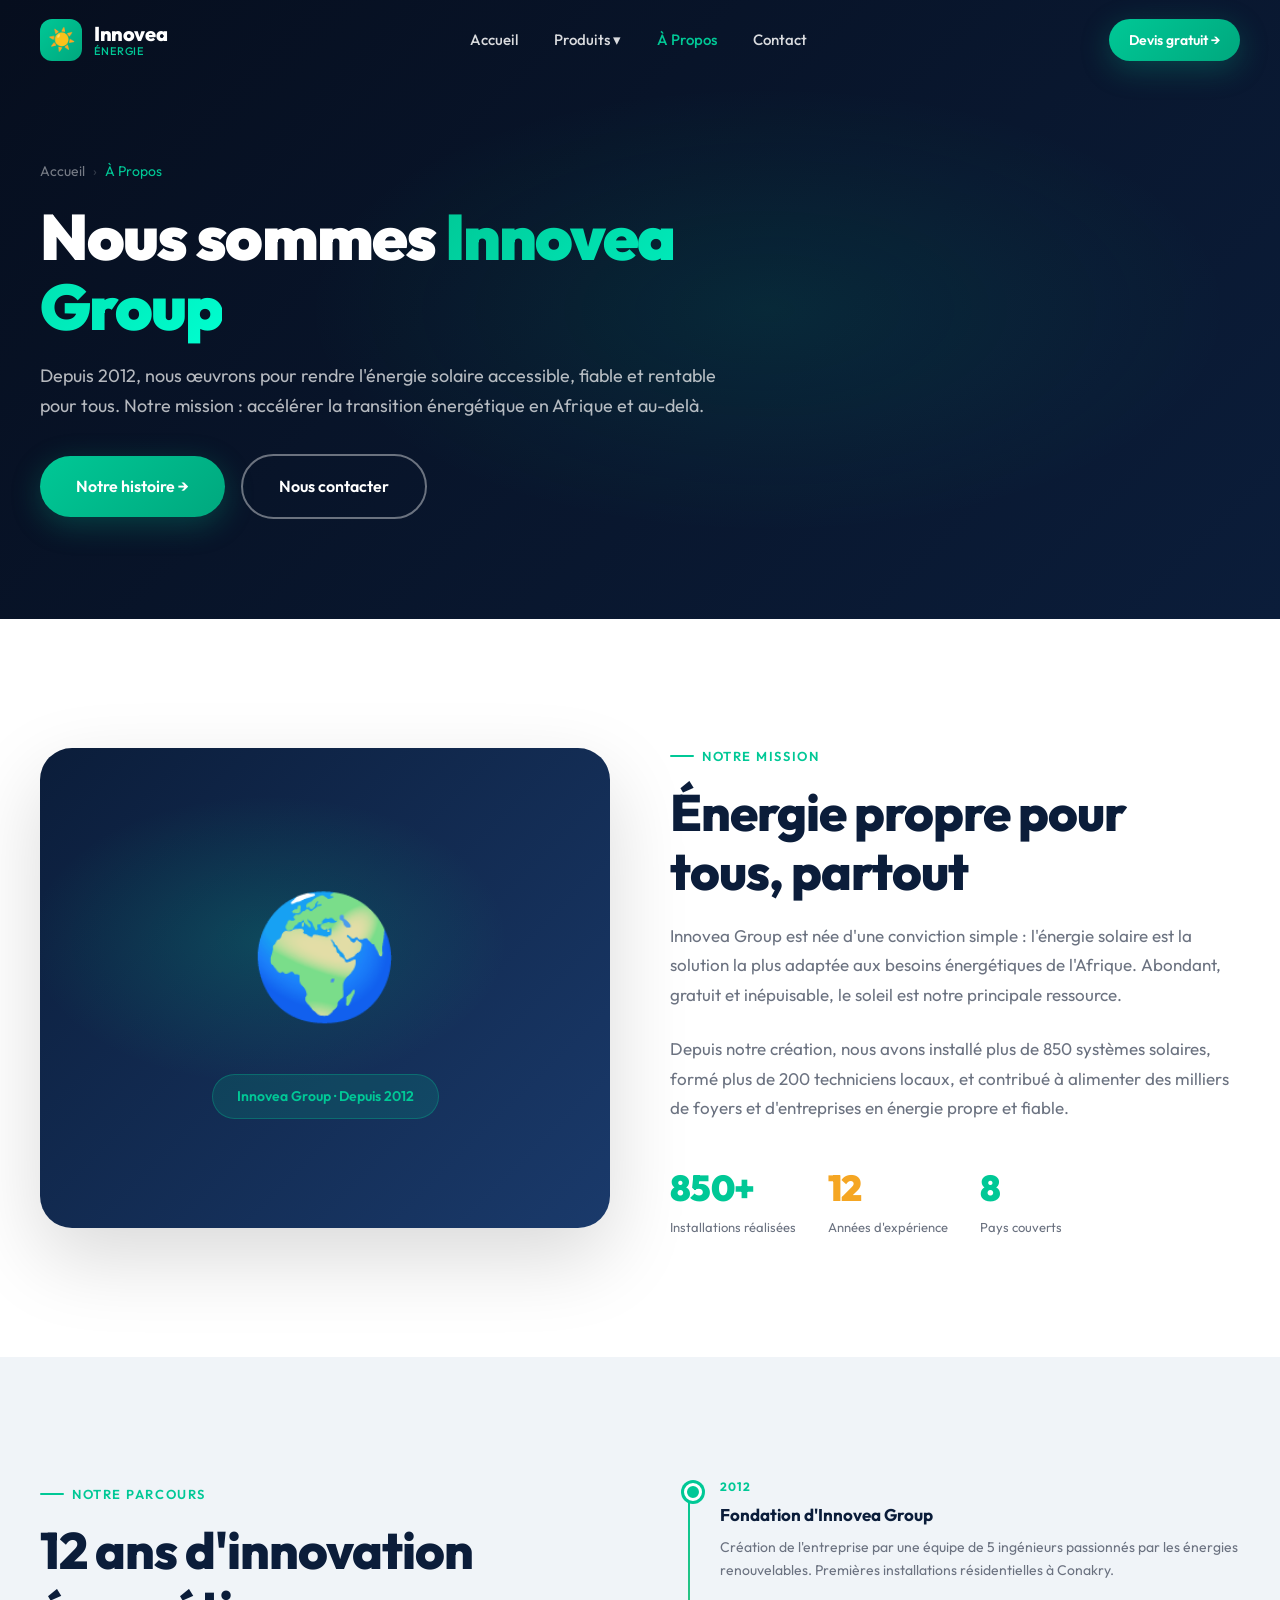
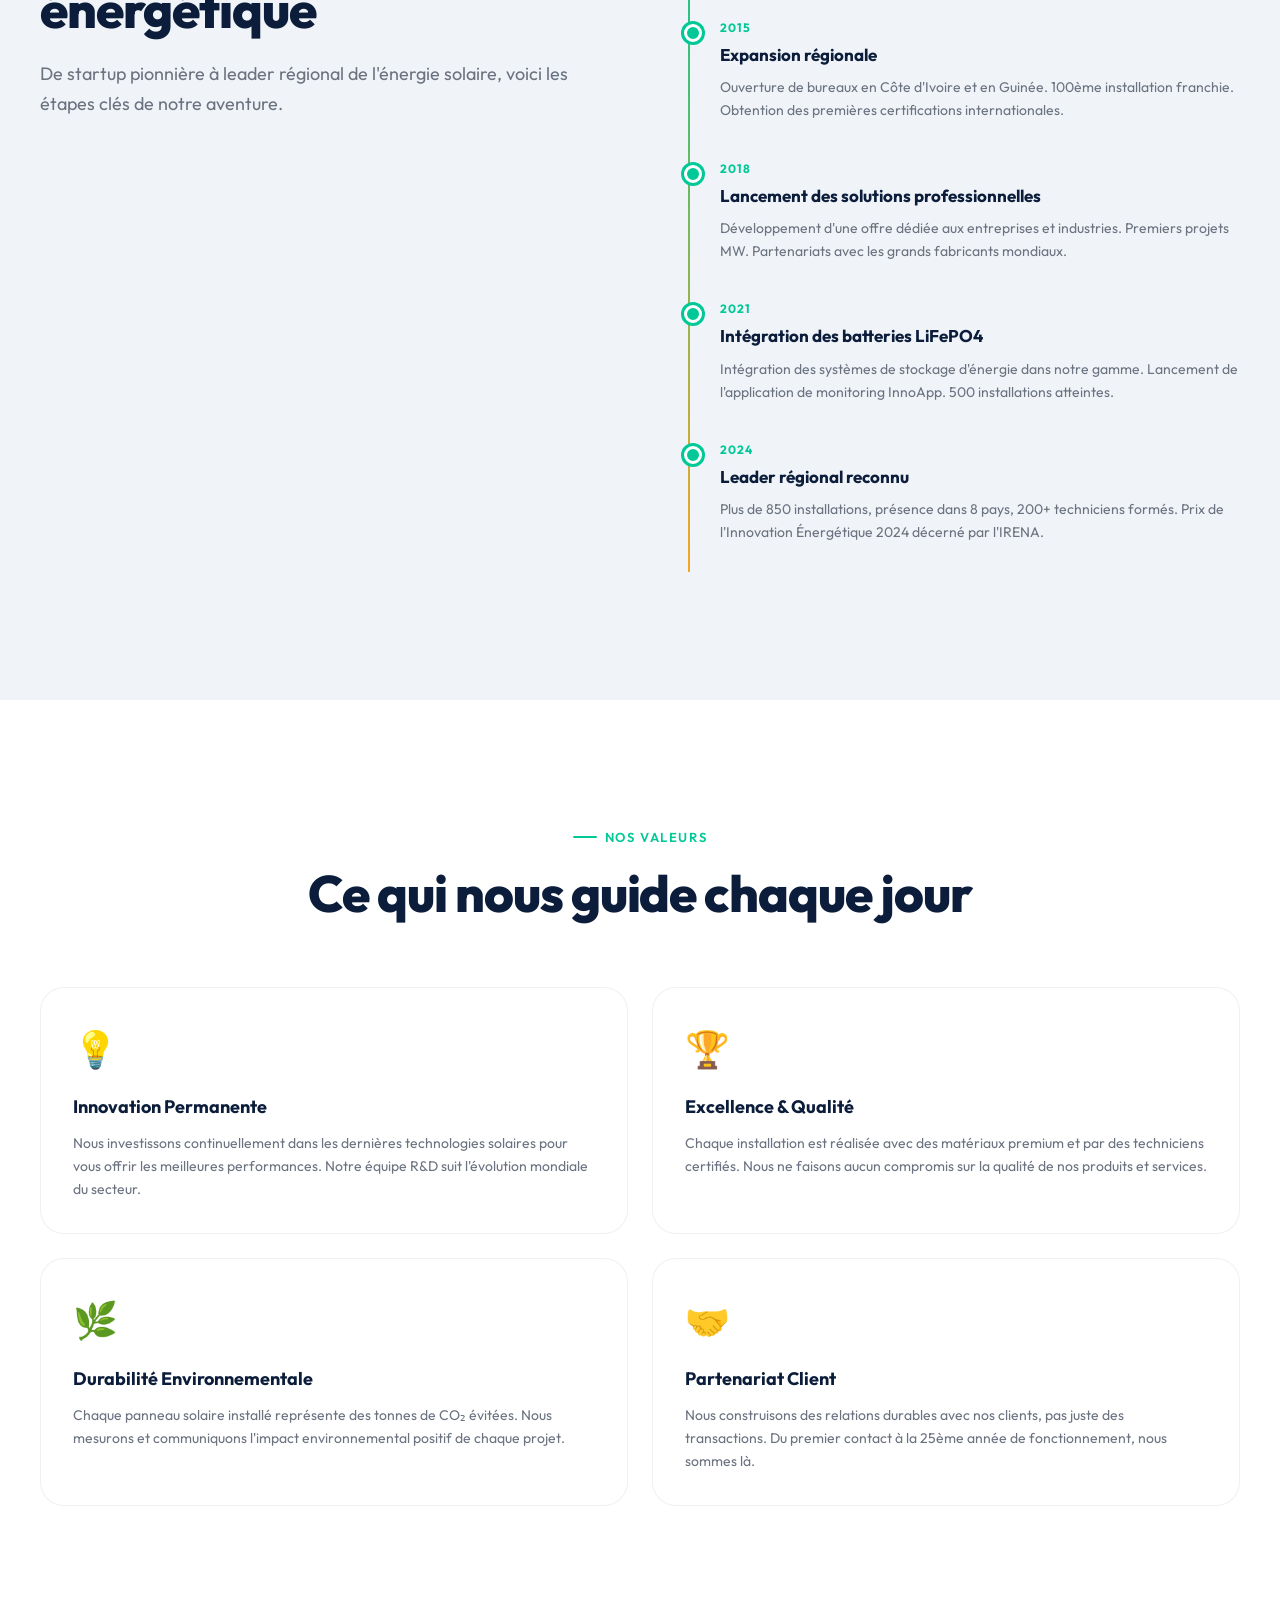
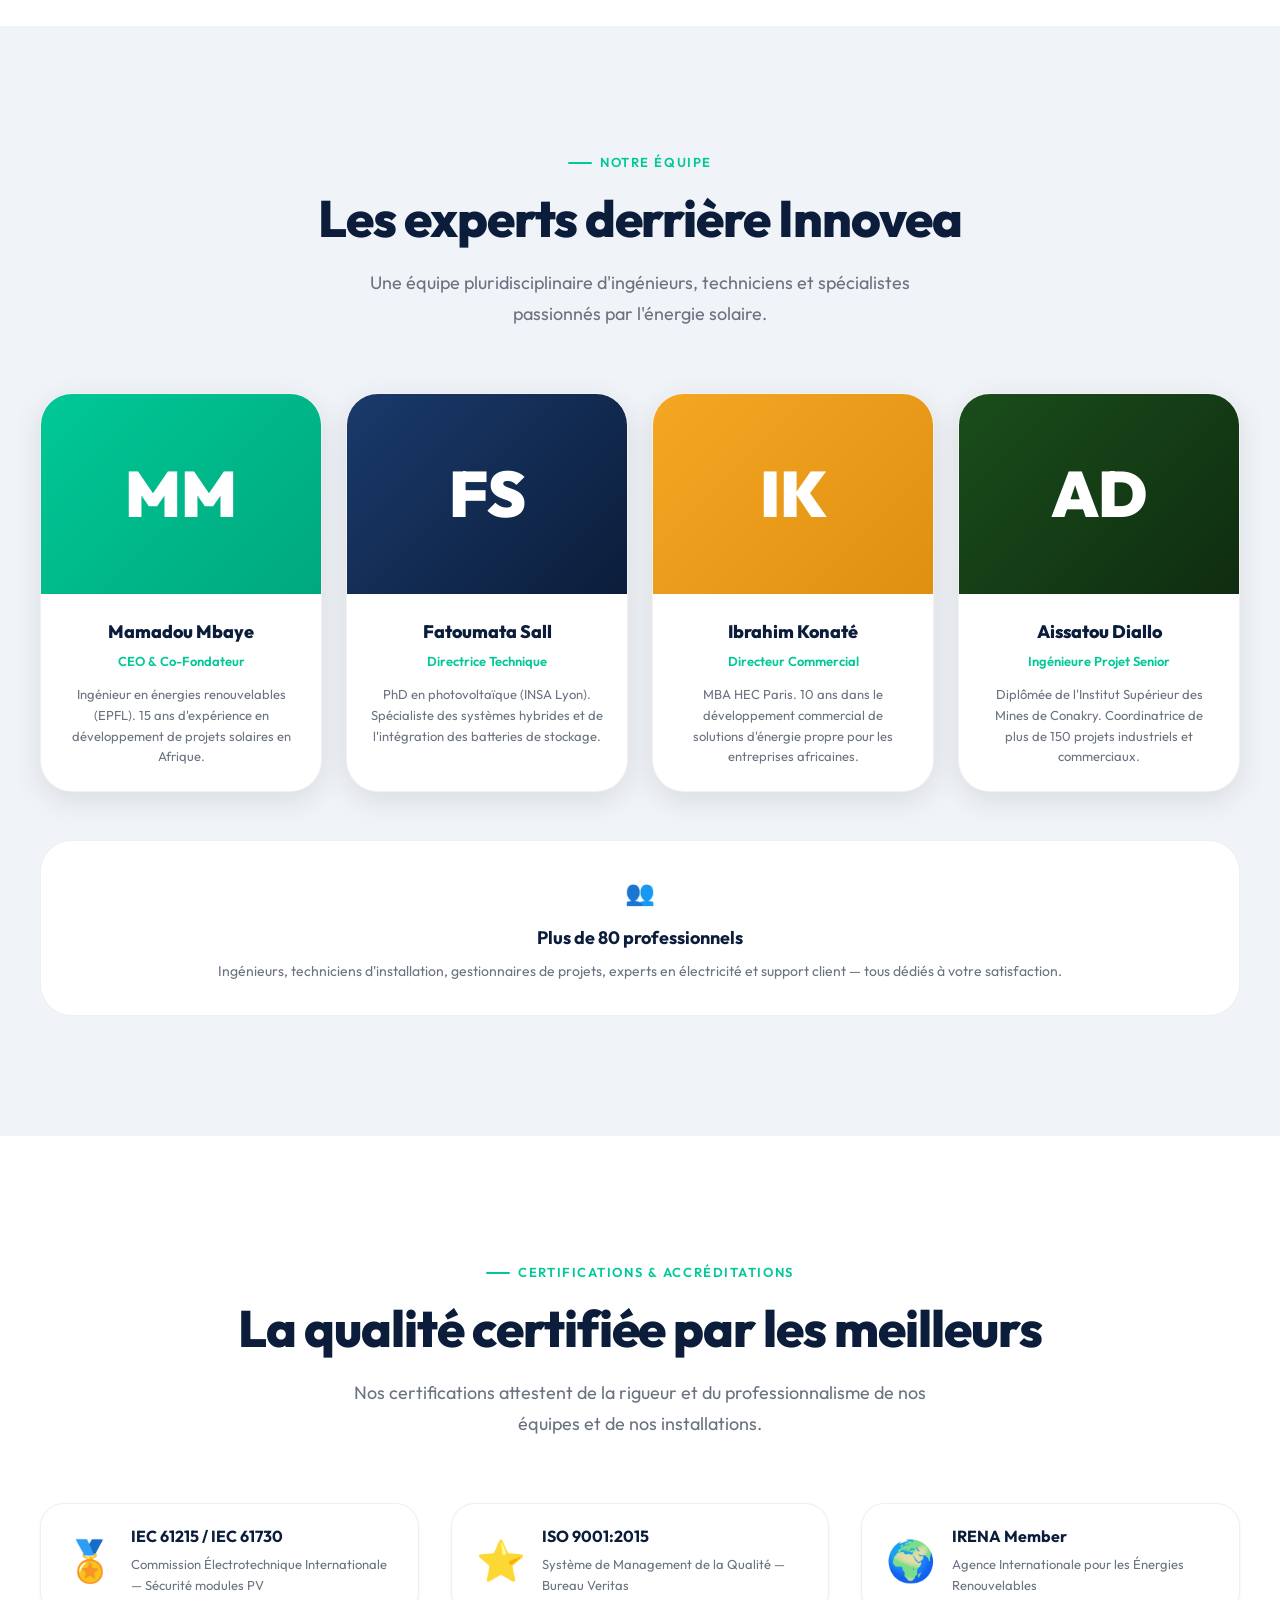
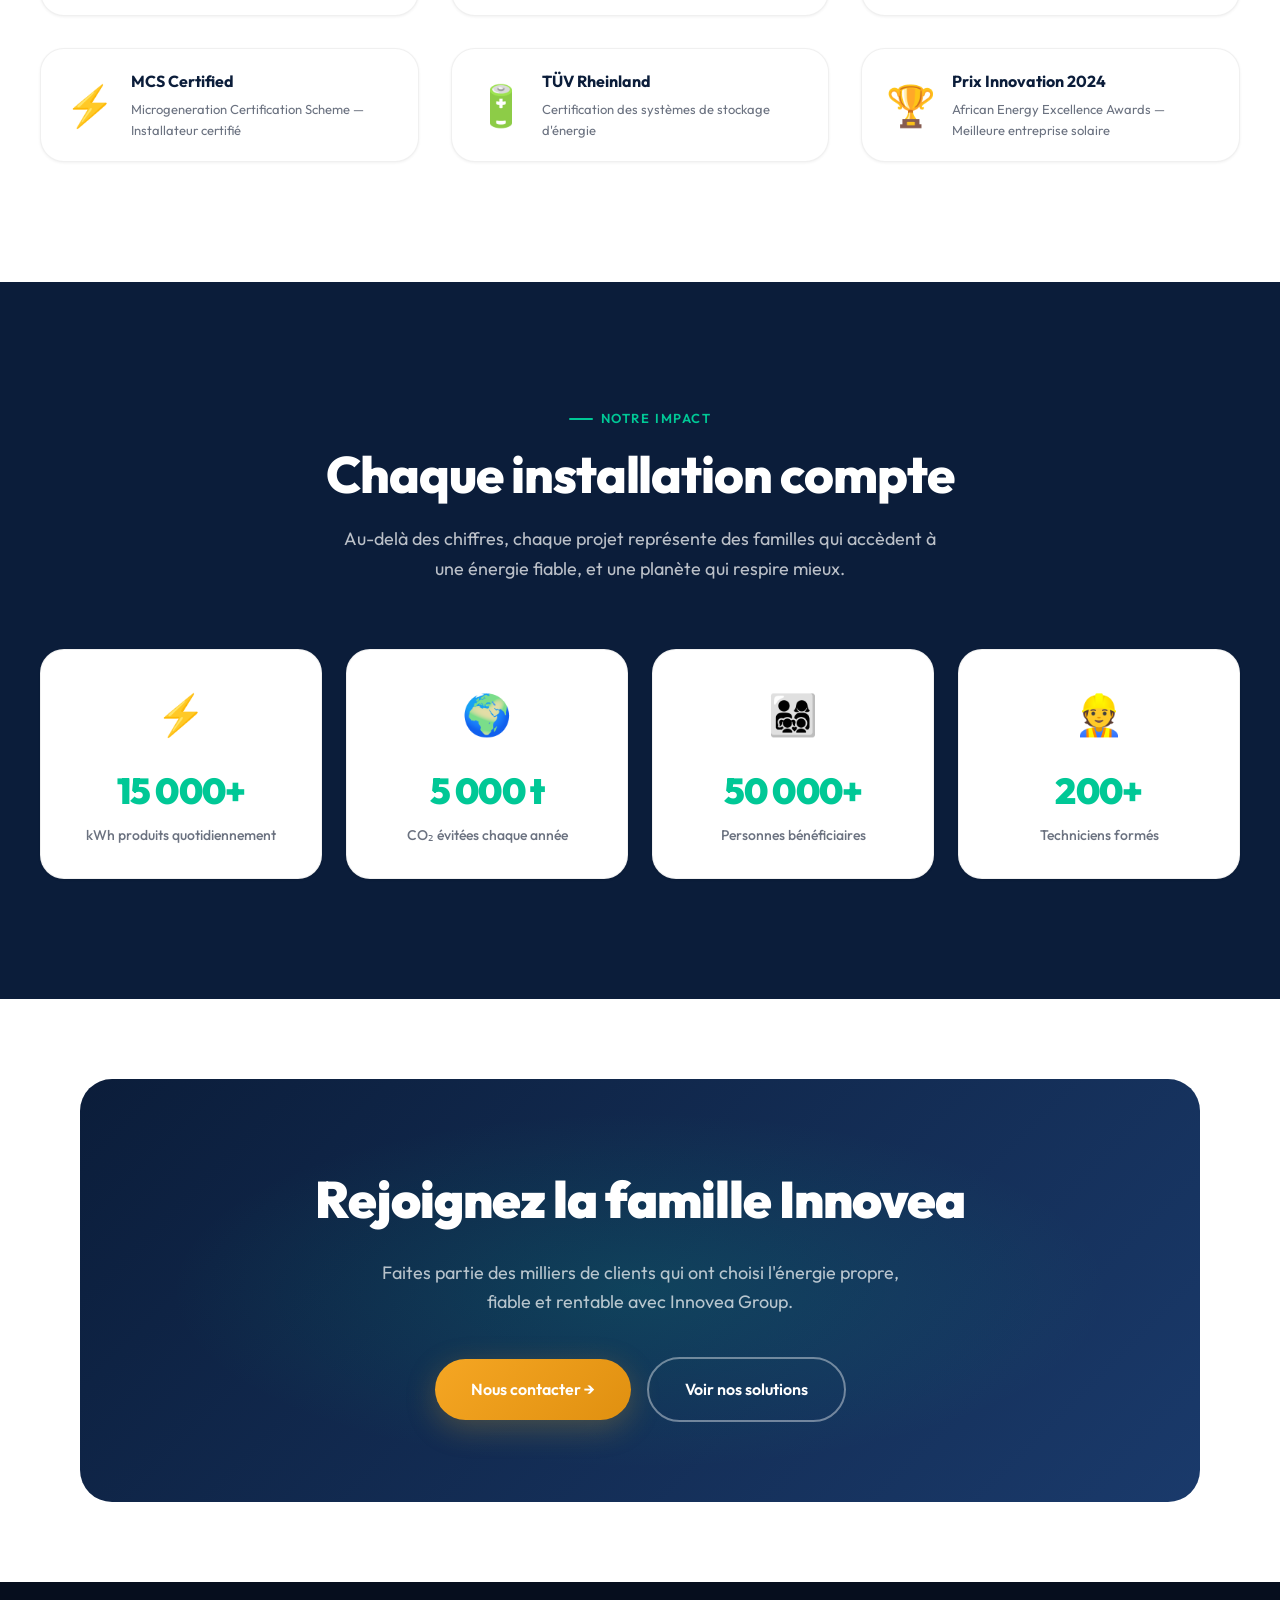
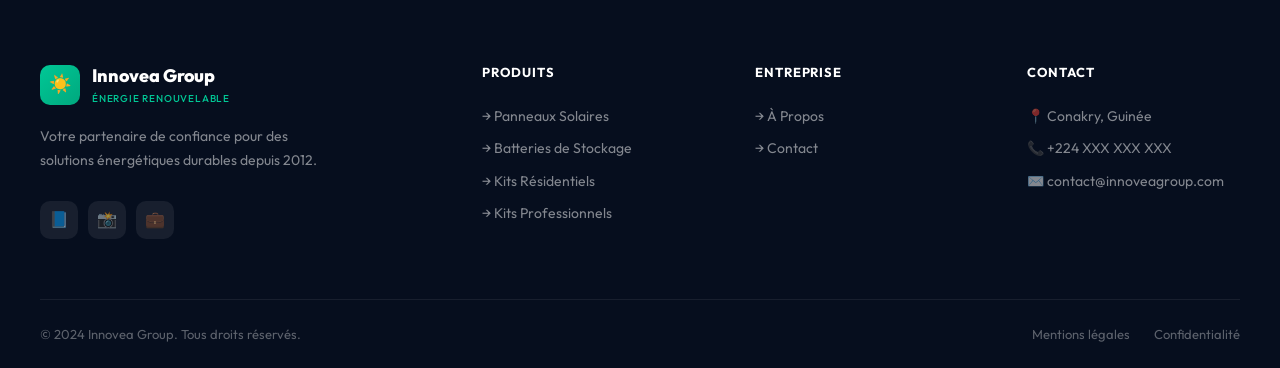
==== a-propos.html @ 5d7ae842 "Initial release — site vitrine Innovea Group Site complet 7 pages (HTML/CSS/JS) : Accueil, Panneaux " ====
<!DOCTYPE html>
<html lang="fr">
<head>
  <meta charset="UTF-8">
  <meta name="viewport" content="width=device-width, initial-scale=1.0">
  <title>À Propos — Innovea Group</title>
  <meta name="description" content="Innovea Group, 12 ans d'expertise en solutions énergétiques durables. Découvrez notre histoire, notre équipe et nos valeurs.">
  <link rel="stylesheet" href="css/styles.css">
  <style>
    .mission-grid { display: grid; grid-template-columns: 1fr 1fr; gap: 60px; align-items: center; }
    .mission-visual {
      height: 480px; background: linear-gradient(135deg, #0B1D3A, #1A3A6B);
      border-radius: var(--radius-xl); display: flex; flex-direction: column;
      align-items: center; justify-content: center; position: relative; overflow: hidden;
      box-shadow: var(--shadow-xl);
    }
    .mission-visual::before {
      content: ''; position: absolute; inset: 0;
      background: radial-gradient(ellipse 70% 50% at 40% 40%, rgba(0,200,150,0.2), transparent 60%);
    }
    .mission-emoji { font-size: 120px; position: relative; z-index: 1; animation: float 4s ease-in-out infinite; }
    @keyframes float { 0%,100% { transform: translateY(0); } 50% { transform: translateY(-12px); } }
    .mission-badge {
      position: relative; z-index: 1; margin-top: 24px;
      background: rgba(0,200,150,0.15); border: 1px solid rgba(0,200,150,0.3);
      color: var(--accent-green); padding: 10px 24px; border-radius: 100px;
      font-size: 14px; font-weight: 600;
    }
    .cert-card {
      display: flex; align-items: center; gap: 16px;
      padding: 20px 24px; background: white; border: 1px solid rgba(0,0,0,0.06);
      border-radius: var(--radius-lg); box-shadow: var(--shadow-xs); transition: var(--transition);
    }
    .cert-card:hover { box-shadow: var(--shadow-md); transform: translateY(-3px); border-color: var(--accent-green); }
    .cert-card-icon { font-size: 40px; flex-shrink: 0; }
    .cert-card-title { font-size: 16px; font-weight: 700; color: var(--text-primary); margin-bottom: 4px; }
    .cert-card-org { font-size: 13px; color: var(--text-muted); }
    .team-card-enhanced {
      background: white; border-radius: var(--radius-xl); overflow: hidden;
      box-shadow: var(--shadow-md); transition: var(--transition); border: 1px solid rgba(0,0,0,0.05);
    }
    .team-card-enhanced:hover { transform: translateY(-8px); box-shadow: var(--shadow-xl); }
    .team-card-avatar {
      height: 200px; display: flex; align-items: center; justify-content: center;
      font-size: 64px; font-weight: 900; color: white;
    }
    .team-card-body { padding: 24px; text-align: center; }
    .team-card-name { font-size: 18px; font-weight: 800; color: var(--text-primary); margin-bottom: 4px; }
    .team-card-role { font-size: 13px; color: var(--accent-green); font-weight: 600; margin-bottom: 12px; }
    .team-card-bio { font-size: 13px; color: var(--text-muted); line-height: 1.6; }
    .impact-card {
      background: white; border-radius: var(--radius-lg); padding: 32px; text-align: center;
      border: 1px solid rgba(0,0,0,0.06); box-shadow: var(--shadow-xs); transition: var(--transition);
    }
    .impact-card:hover { box-shadow: var(--shadow-md); transform: translateY(-4px); }
    .impact-icon { font-size: 40px; margin-bottom: 16px; }
    .impact-number { font-size: 36px; font-weight: 900; color: var(--accent-green); letter-spacing: -0.02em; margin-bottom: 4px; }
    .impact-label { font-size: 14px; color: var(--text-muted); font-weight: 500; }
    @media (max-width: 768px) {
      .mission-grid { grid-template-columns: 1fr; }
    }
  </style>
</head>
<body>

<nav class="navbar scrolled" id="navbar">
  <div class="navbar-inner">
    <a href="index.html" class="navbar-logo">
      <div class="logo-icon">☀️</div>
      <div class="logo-text">
        <span class="logo-text-main">Innovea</span>
        <span class="logo-text-sub">Énergie</span>
      </div>
    </a>
    <nav class="navbar-nav">
      <div class="nav-item"><a href="index.html" class="nav-link">Accueil</a></div>
      <div class="nav-item">
        <a href="#" class="nav-link">Produits ▾</a>
        <div class="nav-dropdown">
          <a href="panneaux-solaires.html"><div class="dd-icon">🌞</div>Panneaux Solaires</a>
          <a href="batteries.html"><div class="dd-icon">🔋</div>Batteries de Stockage</a>
          <a href="kits-residentiels.html"><div class="dd-icon">🏠</div>Kits Résidentiels</a>
          <a href="kits-professionnels.html"><div class="dd-icon">🏢</div>Kits Professionnels</a>
        </div>
      </div>
      <div class="nav-item"><a href="a-propos.html" class="nav-link active">À Propos</a></div>
      <div class="nav-item"><a href="contact.html" class="nav-link">Contact</a></div>
    </nav>
    <div class="navbar-cta">
      <a href="contact.html" class="btn btn-primary btn-sm">Devis gratuit →</a>
    </div>
    <button class="nav-toggle" id="navToggle"><span></span><span></span><span></span></button>
  </div>
</nav>

<div class="mobile-nav" id="mobileNav">
  <a href="index.html" class="mobile-nav-link">🏠 Accueil</a>
  <a href="panneaux-solaires.html" class="mobile-nav-link">🌞 Panneaux Solaires</a>
  <a href="batteries.html" class="mobile-nav-link">🔋 Batteries de Stockage</a>
  <a href="kits-residentiels.html" class="mobile-nav-link">🏡 Kits Résidentiels</a>
  <a href="kits-professionnels.html" class="mobile-nav-link">🏢 Kits Professionnels</a>
  <a href="a-propos.html" class="mobile-nav-link">👥 À Propos</a>
  <a href="contact.html" class="mobile-nav-link">📞 Contact</a>
</div>

<!-- PAGE HERO -->
<section class="page-hero">
  <div class="container">
    <div class="page-hero-content">
      <div class="breadcrumb">
        <a href="index.html">Accueil</a><span class="sep">›</span><span class="current">À Propos</span>
      </div>
      <h1 class="page-hero-title">Nous sommes <span class="text-gradient-green">Innovea Group</span></h1>
      <p class="page-hero-subtitle">Depuis 2012, nous œuvrons pour rendre l'énergie solaire accessible, fiable et rentable pour tous. Notre mission : accélérer la transition énergétique en Afrique et au-delà.</p>
      <div class="hero-actions">
        <a href="#histoire" class="btn btn-primary btn-lg">Notre histoire →</a>
        <a href="contact.html" class="btn btn-outline btn-lg">Nous contacter</a>
      </div>
    </div>
  </div>
</section>

<!-- MISSION -->
<section class="section" id="histoire">
  <div class="container">
    <div class="mission-grid">
      <div class="mission-visual slide-left">
        <div class="mission-emoji">🌍</div>
        <div class="mission-badge">Innovea Group · Depuis 2012</div>
      </div>
      <div class="slide-right">
        <div class="section-label">Notre Mission</div>
        <h2 class="section-title">Énergie propre pour<br>tous, partout</h2>
        <p style="font-size:17px;color:var(--text-muted);line-height:1.75;margin-bottom:24px;">
          Innovea Group est née d'une conviction simple : l'énergie solaire est la solution la plus adaptée aux besoins énergétiques de l'Afrique. Abondant, gratuit et inépuisable, le soleil est notre principale ressource.
        </p>
        <p style="font-size:17px;color:var(--text-muted);line-height:1.75;margin-bottom:36px;">
          Depuis notre création, nous avons installé plus de 850 systèmes solaires, formé plus de 200 techniciens locaux, et contribué à alimenter des milliers de foyers et d'entreprises en énergie propre et fiable.
        </p>
        <div style="display:flex;gap:32px;flex-wrap:wrap;">
          <div>
            <div style="font-size:36px;font-weight:900;color:var(--accent-green);letter-spacing:-0.02em;">850+</div>
            <div style="font-size:13px;color:var(--text-muted);">Installations réalisées</div>
          </div>
          <div>
            <div style="font-size:36px;font-weight:900;color:var(--accent-gold);letter-spacing:-0.02em;">12</div>
            <div style="font-size:13px;color:var(--text-muted);">Années d'expérience</div>
          </div>
          <div>
            <div style="font-size:36px;font-weight:900;color:var(--accent-green);letter-spacing:-0.02em;">8</div>
            <div style="font-size:13px;color:var(--text-muted);">Pays couverts</div>
          </div>
        </div>
      </div>
    </div>
  </div>
</section>

<!-- HISTOIRE TIMELINE -->
<section class="section section-light">
  <div class="container">
    <div style="display:grid;grid-template-columns:1fr 1fr;gap:80px;align-items:start;">
      <div class="slide-left">
        <div class="section-label">Notre Parcours</div>
        <h2 class="section-title">12 ans d'innovation<br>énergétique</h2>
        <p class="section-subtitle" style="margin-bottom:0;">De startup pionnière à leader régional de l'énergie solaire, voici les étapes clés de notre aventure.</p>
      </div>
      <div class="timeline slide-right">
        <div class="timeline-item">
          <div class="timeline-dot"></div>
          <div class="timeline-year">2012</div>
          <div class="timeline-title">Fondation d'Innovea Group</div>
          <p class="timeline-text">Création de l'entreprise par une équipe de 5 ingénieurs passionnés par les énergies renouvelables. Premières installations résidentielles à Conakry.</p>
        </div>
        <div class="timeline-item">
          <div class="timeline-dot"></div>
          <div class="timeline-year">2015</div>
          <div class="timeline-title">Expansion régionale</div>
          <p class="timeline-text">Ouverture de bureaux en Côte d'Ivoire et en Guinée. 100ème installation franchie. Obtention des premières certifications internationales.</p>
        </div>
        <div class="timeline-item">
          <div class="timeline-dot"></div>
          <div class="timeline-year">2018</div>
          <div class="timeline-title">Lancement des solutions professionnelles</div>
          <p class="timeline-text">Développement d'une offre dédiée aux entreprises et industries. Premiers projets MW. Partenariats avec les grands fabricants mondiaux.</p>
        </div>
        <div class="timeline-item">
          <div class="timeline-dot"></div>
          <div class="timeline-year">2021</div>
          <div class="timeline-title">Intégration des batteries LiFePO4</div>
          <p class="timeline-text">Intégration des systèmes de stockage d'énergie dans notre gamme. Lancement de l'application de monitoring InnoApp. 500 installations atteintes.</p>
        </div>
        <div class="timeline-item">
          <div class="timeline-dot"></div>
          <div class="timeline-year">2024</div>
          <div class="timeline-title">Leader régional reconnu</div>
          <p class="timeline-text">Plus de 850 installations, présence dans 8 pays, 200+ techniciens formés. Prix de l'Innovation Énergétique 2024 décerné par l'IRENA.</p>
        </div>
      </div>
    </div>
  </div>
</section>

<!-- VALEURS -->
<section class="section">
  <div class="container">
    <div class="section-header centered fade-up">
      <div class="section-label">Nos Valeurs</div>
      <h2 class="section-title">Ce qui nous guide chaque jour</h2>
    </div>
    <div class="values-grid stagger">
      <div class="value-card">
        <div class="value-icon">💡</div>
        <div class="value-title">Innovation Permanente</div>
        <p class="value-text">Nous investissons continuellement dans les dernières technologies solaires pour vous offrir les meilleures performances. Notre équipe R&D suit l'évolution mondiale du secteur.</p>
      </div>
      <div class="value-card">
        <div class="value-icon">🏆</div>
        <div class="value-title">Excellence & Qualité</div>
        <p class="value-text">Chaque installation est réalisée avec des matériaux premium et par des techniciens certifiés. Nous ne faisons aucun compromis sur la qualité de nos produits et services.</p>
      </div>
      <div class="value-card">
        <div class="value-icon">🌿</div>
        <div class="value-title">Durabilité Environnementale</div>
        <p class="value-text">Chaque panneau solaire installé représente des tonnes de CO₂ évitées. Nous mesurons et communiquons l'impact environnemental positif de chaque projet.</p>
      </div>
      <div class="value-card">
        <div class="value-icon">🤝</div>
        <div class="value-title">Partenariat Client</div>
        <p class="value-text">Nous construisons des relations durables avec nos clients, pas juste des transactions. Du premier contact à la 25ème année de fonctionnement, nous sommes là.</p>
      </div>
    </div>
  </div>
</section>

<!-- ÉQUIPE -->
<section class="section section-light" id="equipe">
  <div class="container">
    <div class="section-header centered fade-up">
      <div class="section-label">Notre Équipe</div>
      <h2 class="section-title">Les experts derrière Innovea</h2>
      <p class="section-subtitle">Une équipe pluridisciplinaire d'ingénieurs, techniciens et spécialistes passionnés par l'énergie solaire.</p>
    </div>
    <div class="grid-4 stagger">
      <div class="team-card-enhanced">
        <div class="team-card-avatar" style="background:linear-gradient(135deg,var(--accent-green),var(--accent-green-dark));">MM</div>
        <div class="team-card-body">
          <div class="team-card-name">Mamadou Mbaye</div>
          <div class="team-card-role">CEO & Co-Fondateur</div>
          <p class="team-card-bio">Ingénieur en énergies renouvelables (EPFL). 15 ans d'expérience en développement de projets solaires en Afrique.</p>
        </div>
      </div>
      <div class="team-card-enhanced">
        <div class="team-card-avatar" style="background:linear-gradient(135deg,var(--primary-light),var(--primary));">FS</div>
        <div class="team-card-body">
          <div class="team-card-name">Fatoumata Sall</div>
          <div class="team-card-role">Directrice Technique</div>
          <p class="team-card-bio">PhD en photovoltaïque (INSA Lyon). Spécialiste des systèmes hybrides et de l'intégration des batteries de stockage.</p>
        </div>
      </div>
      <div class="team-card-enhanced">
        <div class="team-card-avatar" style="background:linear-gradient(135deg,var(--accent-gold),var(--accent-gold-dark));">IK</div>
        <div class="team-card-body">
          <div class="team-card-name">Ibrahim Konaté</div>
          <div class="team-card-role">Directeur Commercial</div>
          <p class="team-card-bio">MBA HEC Paris. 10 ans dans le développement commercial de solutions d'énergie propre pour les entreprises africaines.</p>
        </div>
      </div>
      <div class="team-card-enhanced">
        <div class="team-card-avatar" style="background:linear-gradient(135deg,#1A4D1B,#0F2D10);">AD</div>
        <div class="team-card-body">
          <div class="team-card-name">Aissatou Diallo</div>
          <div class="team-card-role">Ingénieure Projet Senior</div>
          <p class="team-card-bio">Diplômée de l'Institut Supérieur des Mines de Conakry. Coordinatrice de plus de 150 projets industriels et commerciaux.</p>
        </div>
      </div>
    </div>

    <div style="text-align:center;margin-top:48px;padding:32px;background:white;border-radius:var(--radius-xl);border:1px solid rgba(0,0,0,0.06);" class="fade-up">
      <div style="font-size:24px;margin-bottom:12px;">👥</div>
      <div style="font-size:18px;font-weight:700;color:var(--text-primary);margin-bottom:8px;">Plus de 80 professionnels</div>
      <p style="font-size:14px;color:var(--text-muted);">Ingénieurs, techniciens d'installation, gestionnaires de projets, experts en électricité et support client — tous dédiés à votre satisfaction.</p>
    </div>
  </div>
</section>

<!-- CERTIFICATIONS -->
<section class="section" id="certifications">
  <div class="container">
    <div class="section-header centered fade-up">
      <div class="section-label">Certifications & Accréditations</div>
      <h2 class="section-title">La qualité certifiée par les meilleurs</h2>
      <p class="section-subtitle">Nos certifications attestent de la rigueur et du professionnalisme de nos équipes et de nos installations.</p>
    </div>
    <div class="grid-3 stagger">
      <div class="cert-card">
        <div class="cert-card-icon">🏅</div>
        <div>
          <div class="cert-card-title">IEC 61215 / IEC 61730</div>
          <div class="cert-card-org">Commission Électrotechnique Internationale — Sécurité modules PV</div>
        </div>
      </div>
      <div class="cert-card">
        <div class="cert-card-icon">⭐</div>
        <div>
          <div class="cert-card-title">ISO 9001:2015</div>
          <div class="cert-card-org">Système de Management de la Qualité — Bureau Veritas</div>
        </div>
      </div>
      <div class="cert-card">
        <div class="cert-card-icon">🌍</div>
        <div>
          <div class="cert-card-title">IRENA Member</div>
          <div class="cert-card-org">Agence Internationale pour les Énergies Renouvelables</div>
        </div>
      </div>
      <div class="cert-card">
        <div class="cert-card-icon">⚡</div>
        <div>
          <div class="cert-card-title">MCS Certified</div>
          <div class="cert-card-org">Microgeneration Certification Scheme — Installateur certifié</div>
        </div>
      </div>
      <div class="cert-card">
        <div class="cert-card-icon">🔋</div>
        <div>
          <div class="cert-card-title">TÜV Rheinland</div>
          <div class="cert-card-org">Certification des systèmes de stockage d'énergie</div>
        </div>
      </div>
      <div class="cert-card">
        <div class="cert-card-icon">🏆</div>
        <div>
          <div class="cert-card-title">Prix Innovation 2024</div>
          <div class="cert-card-org">African Energy Excellence Awards — Meilleure entreprise solaire</div>
        </div>
      </div>
    </div>
  </div>
</section>

<!-- IMPACT -->
<section class="section section-dark">
  <div class="container">
    <div class="section-header centered fade-up">
      <div class="section-label" style="justify-content:center;">Notre Impact</div>
      <h2 class="section-title white">Chaque installation compte</h2>
      <p class="section-subtitle white">Au-delà des chiffres, chaque projet représente des familles qui accèdent à une énergie fiable, et une planète qui respire mieux.</p>
    </div>
    <div class="grid-4 stagger">
      <div class="impact-card">
        <div class="impact-icon">⚡</div>
        <div class="impact-number">15 000+</div>
        <div class="impact-label">kWh produits quotidiennement</div>
      </div>
      <div class="impact-card">
        <div class="impact-icon">🌍</div>
        <div class="impact-number">5 000 t</div>
        <div class="impact-label">CO₂ évitées chaque année</div>
      </div>
      <div class="impact-card">
        <div class="impact-icon">👨‍👩‍👧‍👦</div>
        <div class="impact-number">50 000+</div>
        <div class="impact-label">Personnes bénéficiaires</div>
      </div>
      <div class="impact-card">
        <div class="impact-icon">👷</div>
        <div class="impact-number">200+</div>
        <div class="impact-label">Techniciens formés</div>
      </div>
    </div>
  </div>
</section>

<!-- CTA -->
<section class="section-sm">
  <div class="container">
    <div class="cta-block fade-up">
      <h2 class="cta-title">Rejoignez la famille Innovea</h2>
      <p class="cta-subtitle">Faites partie des milliers de clients qui ont choisi l'énergie propre, fiable et rentable avec Innovea Group.</p>
      <div class="cta-actions">
        <a href="contact.html" class="btn btn-gold btn-lg">Nous contacter →</a>
        <a href="kits-residentiels.html" class="btn btn-outline btn-lg">Voir nos solutions</a>
      </div>
    </div>
  </div>
</section>

<footer class="footer">
  <div class="container">
    <div class="footer-grid">
      <div class="footer-brand">
        <div class="footer-logo">
          <div class="footer-logo-icon">☀️</div>
          <div><div class="footer-logo-name">Innovea Group</div><div class="footer-logo-sub">Énergie Renouvelable</div></div>
        </div>
        <p class="footer-tagline">Votre partenaire de confiance pour des solutions énergétiques durables depuis 2012.</p>
        <div class="footer-social"><a href="#" class="social-btn">📘</a><a href="#" class="social-btn">📸</a><a href="#" class="social-btn">💼</a></div>
      </div>
      <div>
        <div class="footer-col-title">Produits</div>
        <div class="footer-links">
          <a href="panneaux-solaires.html" class="footer-link">→ Panneaux Solaires</a>
          <a href="batteries.html" class="footer-link">→ Batteries de Stockage</a>
          <a href="kits-residentiels.html" class="footer-link">→ Kits Résidentiels</a>
          <a href="kits-professionnels.html" class="footer-link">→ Kits Professionnels</a>
        </div>
      </div>
      <div>
        <div class="footer-col-title">Entreprise</div>
        <div class="footer-links">
          <a href="a-propos.html" class="footer-link">→ À Propos</a>
          <a href="contact.html" class="footer-link">→ Contact</a>
        </div>
      </div>
      <div>
        <div class="footer-col-title">Contact</div>
        <div class="footer-links">
          <div class="footer-link">📍 Conakry, Guinée</div>
          <div class="footer-link">📞 +224 XXX XXX XXX</div>
          <div class="footer-link">✉️ contact@innoveagroup.com</div>
        </div>
      </div>
    </div>
    <div class="footer-bottom">
      <div class="footer-copy">© 2024 Innovea Group. Tous droits réservés.</div>
      <div class="footer-bottom-links">
        <a href="#" class="footer-bottom-link">Mentions légales</a>
        <a href="#" class="footer-bottom-link">Confidentialité</a>
      </div>
    </div>
  </div>
</footer>

<script src="js/main.js"></script>
</body>
</html>
---- css/styles.css ----
/* ============================================
   INNOVEA GROUP — Premium Energy Solutions
   ============================================ */

@import url('https://fonts.googleapis.com/css2?family=Outfit:wght@300;400;500;600;700;800;900&display=swap');

/* === VARIABLES === */
:root {
  --primary: #0B1D3A;
  --primary-light: #1A3A6B;
  --primary-medium: #163261;
  --accent-green: #00C896;
  --accent-green-dark: #00A87E;
  --accent-green-light: rgba(0,200,150,0.1);
  --accent-gold: #F5A623;
  --accent-gold-dark: #E09010;
  --accent-gold-light: rgba(245,166,35,0.1);
  --bg-light: #F0F4F8;
  --bg-lighter: #F8FBFF;
  --bg-white: #FFFFFF;
  --bg-dark: #060E1E;
  --text-primary: #0B1D3A;
  --text-secondary: #374151;
  --text-muted: #6B7280;
  --text-light: #9CA3AF;
  --font: 'Outfit', -apple-system, BlinkMacSystemFont, sans-serif;
  --nav-height: 80px;
  --radius-sm: 8px;
  --radius-md: 16px;
  --radius-lg: 24px;
  --radius-xl: 32px;
  --radius-full: 9999px;
  --shadow-xs: 0 1px 3px rgba(0,0,0,0.06);
  --shadow-sm: 0 2px 8px rgba(0,0,0,0.08);
  --shadow-md: 0 8px 30px rgba(0,0,0,0.10);
  --shadow-lg: 0 20px 60px rgba(0,0,0,0.12);
  --shadow-xl: 0 30px 80px rgba(0,0,0,0.15);
  --shadow-green: 0 8px 30px rgba(0,200,150,0.25);
  --shadow-gold: 0 8px 30px rgba(245,166,35,0.25);
  --transition: all 0.3s cubic-bezier(0.4,0,0.2,1);
  --max-width: 1280px;
  --section-gap: 120px;
}

/* === RESET === */
*, *::before, *::after { margin:0; padding:0; box-sizing:border-box; }
html { scroll-behavior:smooth; font-size:16px; }
body { font-family:var(--font); color:var(--text-primary); background:var(--bg-white); line-height:1.6; overflow-x:hidden; -webkit-font-smoothing:antialiased; }
a { color:inherit; text-decoration:none; transition:var(--transition); }
img { max-width:100%; height:auto; display:block; }
ul,ol { list-style:none; }
button { cursor:pointer; border:none; background:none; font-family:var(--font); }
input,textarea,select { font-family:var(--font); }

/* === LAYOUT === */
.container { max-width:var(--max-width); margin:0 auto; padding:0 40px; }
.section { padding:var(--section-gap) 0; }
.section-sm { padding:80px 0; }
.section-dark { background:var(--primary); color:white; }
.section-light { background:var(--bg-light); }
.section-lighter { background:var(--bg-lighter); }

.grid-2 { display:grid; grid-template-columns:repeat(2,1fr); gap:32px; }
.grid-3 { display:grid; grid-template-columns:repeat(3,1fr); gap:32px; }
.grid-4 { display:grid; grid-template-columns:repeat(4,1fr); gap:24px; }

/* === SECTION HEADERS === */
.section-label {
  display:inline-flex; align-items:center; gap:8px;
  font-size:13px; font-weight:600; letter-spacing:0.12em; text-transform:uppercase;
  color:var(--accent-green); margin-bottom:16px;
}
.section-label::before {
  content:''; display:block; width:24px; height:2px;
  background:var(--accent-green); border-radius:2px;
}
.section-title {
  font-size:clamp(30px,4vw,52px); font-weight:800; line-height:1.15;
  color:var(--text-primary); margin-bottom:20px; letter-spacing:-0.02em;
}
.section-title.white { color:white; }
.section-subtitle { font-size:18px; color:var(--text-muted); line-height:1.7; max-width:620px; }
.section-subtitle.white { color:rgba(255,255,255,0.72); }
.section-header { margin-bottom:64px; }
.section-header.centered { text-align:center; }
.section-header.centered .section-subtitle { margin:0 auto; }
.section-header.centered .section-label { justify-content:center; }

/* === NAVBAR === */
.navbar {
  position:fixed; top:0; left:0; right:0; z-index:1000;
  height:var(--nav-height); transition:var(--transition);
}
.navbar-inner {
  display:flex; align-items:center; justify-content:space-between;
  height:100%; padding:0 40px;
  max-width:var(--max-width); margin:0 auto;
}
.navbar.scrolled {
  background:rgba(11,29,58,0.97);
  backdrop-filter:blur(20px);
  box-shadow:0 4px 30px rgba(0,0,0,0.15);
}
.navbar-logo { display:flex; align-items:center; gap:12px; }
.logo-icon {
  width:42px; height:42px;
  background:linear-gradient(135deg,var(--accent-green),var(--accent-green-dark));
  border-radius:12px; display:flex; align-items:center; justify-content:center;
  font-size:22px;
}
.logo-text { display:flex; flex-direction:column; line-height:1.1; }
.logo-text-main { font-size:20px; font-weight:800; color:white; letter-spacing:-0.02em; }
.logo-text-sub { font-size:11px; font-weight:500; color:var(--accent-green); letter-spacing:0.08em; text-transform:uppercase; }

.navbar-nav { display:flex; align-items:center; gap:4px; }
.nav-item { position:relative; }
.nav-link {
  display:flex; align-items:center; gap:4px; padding:8px 16px;
  font-size:15px; font-weight:500; color:rgba(255,255,255,0.85);
  border-radius:8px;
}
.nav-link:hover { color:white; background:rgba(255,255,255,0.08); }
.nav-link.active { color:var(--accent-green); }

.nav-dropdown {
  position:absolute; top:calc(100% + 12px); left:50%;
  transform:translateX(-50%) translateY(-8px);
  background:white; border-radius:var(--radius-md); padding:10px;
  min-width:230px; box-shadow:var(--shadow-lg);
  opacity:0; visibility:hidden; transition:var(--transition); pointer-events:none;
}
.nav-item:hover .nav-dropdown {
  opacity:1; visibility:visible;
  transform:translateX(-50%) translateY(0); pointer-events:all;
}
.nav-dropdown a {
  display:flex; align-items:center; gap:12px; padding:10px 12px;
  font-size:14px; font-weight:500; color:var(--text-secondary); border-radius:8px;
}
.nav-dropdown a:hover { background:var(--accent-green-light); color:var(--accent-green-dark); }
.dd-icon {
  width:32px; height:32px; background:var(--accent-green-light); border-radius:8px;
  display:flex; align-items:center; justify-content:center; font-size:16px; flex-shrink:0;
}
.navbar-cta { display:flex; align-items:center; gap:12px; }

.nav-toggle { display:none; flex-direction:column; gap:5px; padding:8px; }
.nav-toggle span { display:block; width:24px; height:2px; background:white; border-radius:2px; transition:var(--transition); }
.nav-toggle.open span:nth-child(1) { transform:rotate(45deg) translate(5px,5px); }
.nav-toggle.open span:nth-child(2) { opacity:0; }
.nav-toggle.open span:nth-child(3) { transform:rotate(-45deg) translate(5px,-5px); }

.mobile-nav {
  display:none; position:fixed; inset:0; background:var(--primary);
  z-index:999; padding:96px 24px 40px; flex-direction:column; gap:8px; overflow-y:auto;
}
.mobile-nav.open { display:flex; }
.mobile-nav-link {
  display:block; padding:16px 20px; font-size:18px; font-weight:600; color:white;
  border-radius:12px; border:1px solid rgba(255,255,255,0.1);
}
.mobile-nav-link:hover { background:rgba(255,255,255,0.08); color:var(--accent-green); }
.mobile-nav-cta { margin-top:auto; }

/* === BUTTONS === */
.btn {
  display:inline-flex; align-items:center; justify-content:center; gap:8px;
  padding:14px 28px; font-size:15px; font-weight:600;
  border-radius:var(--radius-full); transition:var(--transition);
  cursor:pointer; white-space:nowrap; position:relative; overflow:hidden;
}
.btn-primary { background:linear-gradient(135deg,var(--accent-green),var(--accent-green-dark)); color:white; box-shadow:var(--shadow-green); }
.btn-primary:hover { transform:translateY(-2px); box-shadow:0 12px 40px rgba(0,200,150,0.4); }
.btn-gold { background:linear-gradient(135deg,var(--accent-gold),var(--accent-gold-dark)); color:white; box-shadow:var(--shadow-gold); }
.btn-gold:hover { transform:translateY(-2px); box-shadow:0 12px 40px rgba(245,166,35,0.4); }
.btn-outline { background:transparent; color:white; border:2px solid rgba(255,255,255,0.4); }
.btn-outline:hover { background:rgba(255,255,255,0.1); border-color:white; }
.btn-outline-green { background:transparent; color:var(--accent-green); border:2px solid var(--accent-green); }
.btn-outline-green:hover { background:var(--accent-green); color:white; }
.btn-outline-dark { background:transparent; color:var(--primary); border:2px solid var(--primary); }
.btn-outline-dark:hover { background:var(--primary); color:white; }
.btn-lg { padding:18px 36px; font-size:16px; }
.btn-sm { padding:10px 20px; font-size:14px; }
.btn-white { background:white; color:var(--primary); }
.btn-white:hover { background:rgba(255,255,255,0.9); transform:translateY(-2px); box-shadow:var(--shadow-md); }

/* === HERO === */
.hero {
  min-height:100vh; display:flex; align-items:center;
  position:relative; overflow:hidden; background:var(--primary);
  padding-top:var(--nav-height);
}
.hero-bg { position:absolute; inset:0; z-index:0; }
.hero-bg-gradient {
  position:absolute; inset:0;
  background:
    radial-gradient(ellipse 80% 60% at 70% 50%, rgba(0,200,150,0.12) 0%, transparent 60%),
    radial-gradient(ellipse 50% 40% at 20% 80%, rgba(245,166,35,0.06) 0%, transparent 50%),
    linear-gradient(135deg,#060E1E 0%,#0B1D3A 50%,#0F2548 100%);
}
.hero-grid {
  position:absolute; inset:0;
  background-image:linear-gradient(rgba(0,200,150,0.04) 1px,transparent 1px),linear-gradient(90deg,rgba(0,200,150,0.04) 1px,transparent 1px);
  background-size:60px 60px;
}
.hero-particles { position:absolute; inset:0; overflow:hidden; }
.particle {
  position:absolute; border-radius:50%; opacity:0.15;
  animation:drift linear infinite;
}
@keyframes drift {
  0% { transform:translateY(0) translateX(0); opacity:0; }
  10% { opacity:0.15; }
  90% { opacity:0.15; }
  100% { transform:translateY(-100vh) translateX(60px); opacity:0; }
}
.hero-content {
  position:relative; z-index:1;
  display:grid; grid-template-columns:1.1fr 0.9fr; gap:80px; align-items:center;
}
.hero-badge {
  display:inline-flex; align-items:center; gap:8px;
  background:rgba(0,200,150,0.12); border:1px solid rgba(0,200,150,0.25);
  color:var(--accent-green); padding:8px 16px; border-radius:var(--radius-full);
  font-size:13px; font-weight:600; letter-spacing:0.05em; margin-bottom:28px;
}
.badge-dot {
  width:8px; height:8px; background:var(--accent-green);
  border-radius:50%; animation:blink 2s infinite;
}
@keyframes blink {
  0%,100% { opacity:1; } 50% { opacity:0.4; }
}
.hero-title {
  font-size:clamp(40px,5.5vw,76px); font-weight:900; line-height:1.08;
  letter-spacing:-0.03em; color:white; margin-bottom:24px;
}
.text-gradient-green {
  background:linear-gradient(135deg,var(--accent-green),#00FFD0);
  -webkit-background-clip:text; -webkit-text-fill-color:transparent; background-clip:text;
}
.text-gradient-gold {
  background:linear-gradient(135deg,var(--accent-gold),#FFCD6B);
  -webkit-background-clip:text; -webkit-text-fill-color:transparent; background-clip:text;
}
.hero-description { font-size:18px; color:rgba(255,255,255,0.7); line-height:1.7; margin-bottom:40px; max-width:520px; }
.hero-actions { display:flex; align-items:center; gap:16px; flex-wrap:wrap; }
.hero-stats {
  display:flex; gap:40px; margin-top:56px; padding-top:40px;
  border-top:1px solid rgba(255,255,255,0.1);
}
.hero-stat-number { font-size:32px; font-weight:800; color:white; letter-spacing:-0.02em; }
.hero-stat-label { font-size:13px; color:rgba(255,255,255,0.5); font-weight:500; }

/* Hero visual card */
.hero-visual { display:flex; justify-content:flex-end; align-items:center; }
.hero-card {
  background:rgba(255,255,255,0.05); border:1px solid rgba(255,255,255,0.12);
  border-radius:var(--radius-xl); padding:36px; backdrop-filter:blur(20px);
  max-width:420px; width:100%;
}
.hero-card-title { font-size:16px; font-weight:700; color:white; margin-bottom:24px; }
.hero-card-badge {
  background:var(--accent-green); color:white; font-size:11px; font-weight:700;
  padding:4px 10px; border-radius:100px; float:right;
}
.energy-stats { display:grid; gap:12px; margin-bottom:20px; }
.energy-stat-item {
  display:flex; align-items:center; justify-content:space-between;
  padding:14px 18px; background:rgba(255,255,255,0.06); border-radius:12px;
}
.energy-stat-label { font-size:13px; color:rgba(255,255,255,0.65); }
.energy-stat-value { font-size:17px; font-weight:700; color:var(--accent-green); }
.energy-chart {
  background:rgba(255,255,255,0.04); border-radius:12px; padding:16px;
  height:80px; display:flex; align-items:flex-end; gap:6px;
}
.chart-bar {
  flex:1; border-radius:4px 4px 0 0;
  background:linear-gradient(to top,var(--accent-green),rgba(0,200,150,0.2));
}
.chart-label { font-size:11px; color:rgba(255,255,255,0.4); text-align:center; margin-top:8px; display:flex; gap:6px; }
.chart-label span { flex:1; }

/* === PAGE HERO === */
.page-hero {
  padding:160px 0 100px; background:var(--primary);
  position:relative; overflow:hidden;
}
.page-hero::before {
  content:''; position:absolute; inset:0;
  background:
    radial-gradient(ellipse 60% 60% at 60% 50%, rgba(0,200,150,0.1) 0%, transparent 60%),
    linear-gradient(135deg,#060E1E 0%,#0B1D3A 100%);
}
.page-hero-content { position:relative; z-index:1; max-width:700px; }
.page-hero-title { font-size:clamp(34px,5vw,64px); font-weight:900; color:white; margin-bottom:20px; letter-spacing:-0.03em; line-height:1.08; }
.page-hero-subtitle { font-size:18px; color:rgba(255,255,255,0.7); line-height:1.7; margin-bottom:32px; }
.breadcrumb { display:flex; align-items:center; gap:8px; font-size:14px; color:rgba(255,255,255,0.45); margin-bottom:20px; }
.breadcrumb a { color:rgba(255,255,255,0.45); }
.breadcrumb a:hover { color:var(--accent-green); }
.breadcrumb .sep { opacity:0.4; }
.breadcrumb .current { color:var(--accent-green); }

/* === STATS GRID === */
.stats-grid { display:grid; grid-template-columns:repeat(4,1fr); gap:2px; background:rgba(255,255,255,0.08); border-radius:var(--radius-xl); overflow:hidden; }
.stat-item { background:rgba(255,255,255,0.04); padding:48px 24px; text-align:center; transition:var(--transition); }
.stat-item:hover { background:rgba(255,255,255,0.08); }
.stat-number { font-size:clamp(34px,4vw,56px); font-weight:900; letter-spacing:-0.03em; color:white; line-height:1; margin-bottom:8px; }
.stat-unit { font-size:0.6em; font-weight:700; color:var(--accent-green); }
.stat-label { font-size:13px; font-weight:500; color:rgba(255,255,255,0.55); }

/* === CARDS === */
.card {
  background:var(--bg-white); border-radius:var(--radius-lg); padding:36px;
  box-shadow:var(--shadow-md); transition:var(--transition); border:1px solid rgba(0,0,0,0.04);
}
.card:hover { transform:translateY(-6px); box-shadow:var(--shadow-xl); }
.card-icon {
  width:64px; height:64px; border-radius:var(--radius-md);
  display:flex; align-items:center; justify-content:center;
  font-size:28px; margin-bottom:24px; background:var(--accent-green-light);
}
.card-icon.gold { background:var(--accent-gold-light); }
.card-icon.blue { background:rgba(26,58,107,0.1); }
.card-title { font-size:20px; font-weight:700; color:var(--text-primary); margin-bottom:12px; }
.card-text { font-size:15px; color:var(--text-muted); line-height:1.65; }
.card-link { display:inline-flex; align-items:center; gap:6px; margin-top:20px; font-size:14px; font-weight:600; color:var(--accent-green); }
.card-link:hover { gap:10px; }

/* Product cards */
.product-card {
  background:white; border-radius:var(--radius-lg); overflow:hidden;
  box-shadow:var(--shadow-md); transition:var(--transition); border:1px solid rgba(0,0,0,0.05);
}
.product-card:hover { transform:translateY(-8px); box-shadow:var(--shadow-xl); }
.product-card-image {
  height:200px; display:flex; align-items:center; justify-content:center; font-size:64px;
}
.bg-dark-blue { background:linear-gradient(135deg,#0B1D3A,#1A3A6B); }
.bg-teal { background:linear-gradient(135deg,#0F3D3E,#0D5E60); }
.bg-indigo { background:linear-gradient(135deg,#1A1B4B,#2D2E7A); }
.bg-forest { background:linear-gradient(135deg,#0F2D10,#1A4D1B); }
.bg-charcoal { background:linear-gradient(135deg,#1A1A2E,#2D2D44); }
.product-card-body { padding:28px; }
.product-card-label { font-size:12px; font-weight:700; letter-spacing:0.1em; text-transform:uppercase; color:var(--accent-green); margin-bottom:6px; }
.product-card-title { font-size:19px; font-weight:700; color:var(--text-primary); margin-bottom:10px; }
.product-card-description { font-size:14px; color:var(--text-muted); line-height:1.6; margin-bottom:18px; }
.product-card-specs { display:flex; gap:8px; flex-wrap:wrap; margin-bottom:20px; }
.spec-tag {
  display:flex; align-items:center; gap:4px; padding:5px 10px;
  background:var(--bg-light); border-radius:var(--radius-full);
  font-size:12px; font-weight:600; color:var(--text-secondary);
}

/* === FEATURES === */
.feature-item { display:flex; gap:20px; align-items:flex-start; }
.feature-icon {
  width:52px; height:52px; border-radius:var(--radius-md);
  background:var(--accent-green-light); display:flex; align-items:center;
  justify-content:center; font-size:22px; flex-shrink:0;
}
.feature-icon.gold { background:var(--accent-gold-light); }
.feature-icon.blue { background:rgba(26,58,107,0.1); }
.feature-content h4 { font-size:17px; font-weight:700; color:var(--text-primary); margin-bottom:6px; }
.feature-content p { font-size:14px; color:var(--text-muted); line-height:1.65; }

/* === PROCESS === */
.process-steps { display:grid; grid-template-columns:repeat(4,1fr); gap:24px; position:relative; }
.process-steps::after {
  content:''; position:absolute; top:36px; left:15%;right:15%; height:2px;
  background:linear-gradient(90deg,var(--accent-green),var(--accent-gold));
}
.process-step { position:relative; z-index:1; text-align:center; }
.step-number {
  width:72px; height:72px; border-radius:50%;
  background:linear-gradient(135deg,var(--accent-green),var(--accent-green-dark));
  color:white; font-size:24px; font-weight:900;
  display:flex; align-items:center; justify-content:center;
  margin:0 auto 20px; box-shadow:var(--shadow-green);
}
.step-title { font-size:16px; font-weight:700; color:var(--text-primary); margin-bottom:8px; }
.step-text { font-size:14px; color:var(--text-muted); line-height:1.6; }

/* === PRICING === */
.pricing-grid { display:grid; grid-template-columns:repeat(3,1fr); gap:24px; align-items:start; }
.pricing-card {
  background:white; border-radius:var(--radius-xl); padding:40px 36px;
  box-shadow:var(--shadow-md); border:2px solid transparent; transition:var(--transition); position:relative;
}
.pricing-card:hover { transform:translateY(-8px); box-shadow:var(--shadow-xl); border-color:var(--accent-green); }
.pricing-card.featured {
  background:linear-gradient(135deg,var(--primary),var(--primary-light));
  transform:scale(1.04); box-shadow:var(--shadow-xl); border-color:var(--accent-green);
}
.pricing-card.featured:hover { transform:scale(1.04) translateY(-8px); }
.pricing-badge {
  position:absolute; top:-14px; left:50%; transform:translateX(-50%);
  background:var(--accent-gold); color:white; font-size:12px; font-weight:700;
  padding:5px 18px; border-radius:var(--radius-full); white-space:nowrap; letter-spacing:0.05em;
}
.pricing-name { font-size:13px; font-weight:700; letter-spacing:0.1em; text-transform:uppercase; color:var(--accent-green); margin-bottom:12px; }
.pricing-price-amount { font-size:48px; font-weight:900; letter-spacing:-0.03em; color:var(--text-primary); line-height:1; }
.pricing-card.featured .pricing-price-amount { color:white; }
.pricing-currency { font-size:22px; font-weight:700; vertical-align:super; color:var(--accent-green); }
.pricing-period { font-size:14px; color:var(--text-muted); margin-top:8px; margin-bottom:24px; }
.pricing-card.featured .pricing-period { color:rgba(255,255,255,0.55); }
.pricing-divider { height:1px; background:var(--bg-light); margin:20px 0; }
.pricing-card.featured .pricing-divider { background:rgba(255,255,255,0.12); }
.pricing-features { display:flex; flex-direction:column; gap:12px; margin-bottom:32px; }
.pricing-feature { display:flex; align-items:flex-start; gap:10px; font-size:14px; color:var(--text-secondary); }
.pricing-card.featured .pricing-feature { color:rgba(255,255,255,0.8); }
.pricing-check {
  width:20px; height:20px; border-radius:50%;
  background:var(--accent-green-light); display:flex; align-items:center;
  justify-content:center; flex-shrink:0; color:var(--accent-green);
  font-size:10px; font-weight:700; margin-top:1px;
}
.pricing-card.featured .pricing-check { background:rgba(0,200,150,0.2); }

/* === TESTIMONIALS === */
.testimonials-grid { display:grid; grid-template-columns:repeat(3,1fr); gap:24px; }
.testimonial-card {
  background:white; border-radius:var(--radius-lg); padding:32px;
  box-shadow:var(--shadow-sm); border:1px solid rgba(0,0,0,0.05); transition:var(--transition);
}
.testimonial-card:hover { transform:translateY(-4px); box-shadow:var(--shadow-md); }
.testimonial-stars { display:flex; gap:4px; margin-bottom:16px; color:var(--accent-gold); font-size:15px; }
.testimonial-text { font-size:15px; color:var(--text-secondary); line-height:1.7; margin-bottom:24px; font-style:italic; }
.testimonial-author { display:flex; align-items:center; gap:14px; }
.t-avatar {
  width:48px; height:48px; border-radius:50%; display:flex; align-items:center;
  justify-content:center; font-size:18px; font-weight:700; color:white; flex-shrink:0;
}
.t-avatar.green { background:linear-gradient(135deg,var(--accent-green),var(--accent-green-dark)); }
.t-avatar.blue { background:linear-gradient(135deg,#1A3A6B,#0B1D3A); }
.t-avatar.gold { background:linear-gradient(135deg,var(--accent-gold),var(--accent-gold-dark)); }
.t-name { font-size:15px; font-weight:700; color:var(--text-primary); }
.t-role { font-size:13px; color:var(--text-muted); }

/* === CONTACT FORM === */
.contact-layout { display:grid; grid-template-columns:1fr 1.6fr; gap:80px; align-items:start; }
.contact-info-block { position:sticky; top:100px; }
.contact-info-title { font-size:34px; font-weight:800; color:var(--text-primary); margin-bottom:16px; line-height:1.2; }
.contact-info-text { font-size:16px; color:var(--text-muted); line-height:1.7; margin-bottom:40px; }
.contact-details { display:flex; flex-direction:column; gap:20px; }
.contact-detail { display:flex; align-items:flex-start; gap:16px; }
.cd-icon {
  width:48px; height:48px; background:var(--accent-green-light); border-radius:var(--radius-md);
  display:flex; align-items:center; justify-content:center; font-size:20px; flex-shrink:0;
}
.cd-label { font-size:11px; font-weight:600; letter-spacing:0.08em; text-transform:uppercase; color:var(--text-light); margin-bottom:4px; }
.cd-value { font-size:15px; font-weight:600; color:var(--text-primary); }

.form-box { background:white; border-radius:var(--radius-xl); padding:48px; box-shadow:var(--shadow-lg); }
.form-group { margin-bottom:24px; }
.form-row { display:grid; grid-template-columns:1fr 1fr; gap:20px; margin-bottom:24px; }
.form-label { display:block; font-size:13px; font-weight:600; color:var(--text-secondary); margin-bottom:8px; }
.form-input {
  width:100%; padding:14px 18px; font-size:15px; color:var(--text-primary);
  background:var(--bg-lighter); border:2px solid transparent;
  border-radius:var(--radius-md); outline:none; transition:var(--transition);
}
.form-input:focus { border-color:var(--accent-green); background:white; box-shadow:0 0 0 4px rgba(0,200,150,0.08); }
.form-input.error { border-color:#EF4444; }
.form-input::placeholder { color:var(--text-light); }
select.form-input { appearance:none; background-image:url("data:image/svg+xml,%3Csvg xmlns='http://www.w3.org/2000/svg' fill='none' viewBox='0 0 24 24' stroke='%236B7280'%3E%3Cpath stroke-linecap='round' stroke-linejoin='round' stroke-width='2' d='M19 9l-7 7-7-7'/%3E%3C/svg%3E"); background-repeat:no-repeat; background-position:right 16px center; background-size:18px; cursor:pointer; }
textarea.form-input { resize:vertical; min-height:130px; }
.form-error { font-size:12px; color:#EF4444; margin-top:6px; display:none; }
.form-error.show { display:block; }
.form-success { display:none; text-align:center; padding:48px 24px; }
.form-success.show { display:block; }
.success-icon { width:80px; height:80px; background:var(--accent-green-light); border-radius:50%; display:flex; align-items:center; justify-content:center; font-size:36px; margin:0 auto 24px; }
.success-title { font-size:24px; font-weight:800; color:var(--text-primary); margin-bottom:10px; }
.success-text { font-size:16px; color:var(--text-muted); }

/* === CTA SECTION === */
.cta-block {
  background:linear-gradient(135deg,var(--primary),var(--primary-light));
  border-radius:var(--radius-xl); padding:80px; text-align:center;
  position:relative; overflow:hidden; margin:0 40px;
}
.cta-block::before {
  content:''; position:absolute; inset:0;
  background:radial-gradient(ellipse 60% 60% at 50% 50%,rgba(0,200,150,0.15) 0%,transparent 70%);
}
.cta-block > * { position:relative; z-index:1; }
.cta-title { font-size:clamp(26px,4vw,52px); font-weight:900; color:white; margin-bottom:18px; letter-spacing:-0.02em; }
.cta-subtitle { font-size:18px; color:rgba(255,255,255,0.7); margin-bottom:40px; max-width:520px; margin-left:auto; margin-right:auto; }
.cta-actions { display:flex; align-items:center; justify-content:center; gap:16px; flex-wrap:wrap; }

/* === FOOTER === */
.footer { background:var(--bg-dark); padding:80px 0 0; }
.footer-grid { display:grid; grid-template-columns:1.8fr 1fr 1fr 1fr; gap:60px; margin-bottom:60px; }
.footer-brand { max-width:300px; }
.footer-logo { display:flex; align-items:center; gap:12px; margin-bottom:18px; }
.footer-logo-icon {
  width:40px; height:40px;
  background:linear-gradient(135deg,var(--accent-green),var(--accent-green-dark));
  border-radius:10px; display:flex; align-items:center; justify-content:center; font-size:18px;
}
.footer-logo-name { font-size:18px; font-weight:800; color:white; }
.footer-logo-sub { font-size:10px; font-weight:500; color:var(--accent-green); letter-spacing:0.08em; text-transform:uppercase; }
.footer-tagline { font-size:14px; color:rgba(255,255,255,0.5); line-height:1.7; margin-bottom:28px; }
.footer-social { display:flex; gap:10px; }
.social-btn {
  width:38px; height:38px; background:rgba(255,255,255,0.07); border-radius:10px;
  display:flex; align-items:center; justify-content:center; font-size:16px;
  color:rgba(255,255,255,0.55); transition:var(--transition);
}
.social-btn:hover { background:var(--accent-green); color:white; transform:translateY(-3px); }
.footer-col-title { font-size:13px; font-weight:700; color:white; letter-spacing:0.07em; text-transform:uppercase; margin-bottom:22px; }
.footer-links { display:flex; flex-direction:column; gap:10px; }
.footer-link { font-size:14px; color:rgba(255,255,255,0.5); display:flex; align-items:center; gap:6px; }
.footer-link:hover { color:var(--accent-green); padding-left:4px; }
.footer-bottom {
  border-top:1px solid rgba(255,255,255,0.07); padding:24px 0;
  display:flex; align-items:center; justify-content:space-between;
}
.footer-copy { font-size:13px; color:rgba(255,255,255,0.35); }
.footer-bottom-links { display:flex; gap:24px; }
.footer-bottom-link { font-size:13px; color:rgba(255,255,255,0.35); }
.footer-bottom-link:hover { color:rgba(255,255,255,0.7); }

/* === PARTNERS === */
.partners-strip { background:var(--bg-lighter); padding:48px 0; border-top:1px solid rgba(0,0,0,0.06); border-bottom:1px solid rgba(0,0,0,0.06); }
.partners-label { text-align:center; font-size:12px; font-weight:600; letter-spacing:0.12em; text-transform:uppercase; color:var(--text-light); margin-bottom:32px; }
.partners-logos { display:flex; justify-content:center; align-items:center; gap:24px; flex-wrap:wrap; }
.partner-logo {
  display:flex; align-items:center; gap:10px; padding:12px 22px;
  background:white; border-radius:var(--radius-md); box-shadow:var(--shadow-xs);
  font-size:14px; font-weight:700; color:var(--text-muted); border:1px solid rgba(0,0,0,0.06);
  transition:var(--transition);
}
.partner-logo:hover { box-shadow:var(--shadow-md); transform:translateY(-2px); color:var(--text-primary); }

/* === BADGES === */
.badge { display:inline-flex; align-items:center; gap:6px; padding:6px 14px; border-radius:var(--radius-full); font-size:12px; font-weight:600; }
.badge-green { background:var(--accent-green-light); color:var(--accent-green-dark); }
.badge-gold { background:var(--accent-gold-light); color:var(--accent-gold-dark); }

/* Cert badges */
.cert-row { display:flex; flex-wrap:wrap; gap:16px; align-items:center; }
.cert-badge {
  display:flex; align-items:center; gap:10px; padding:12px 20px;
  background:white; border:1px solid rgba(0,0,0,0.07); border-radius:var(--radius-md); box-shadow:var(--shadow-xs);
}
.cert-badge-icon { font-size:22px; }
.cert-badge-text { font-size:13px; font-weight:700; color:var(--text-secondary); }

/* Values */
.values-grid { display:grid; grid-template-columns:repeat(2,1fr); gap:24px; }
.value-card {
  padding:32px; border-radius:var(--radius-lg); border:1px solid rgba(0,0,0,0.06);
  transition:var(--transition); background:white;
}
.value-card:hover { border-color:var(--accent-green); box-shadow:var(--shadow-md); transform:translateY(-4px); }
.value-icon { font-size:36px; margin-bottom:16px; }
.value-title { font-size:18px; font-weight:700; color:var(--text-primary); margin-bottom:10px; }
.value-text { font-size:14px; color:var(--text-muted); line-height:1.65; }

/* Timeline */
.timeline { position:relative; padding-left:40px; }
.timeline::before {
  content:''; position:absolute; left:8px; top:8px; bottom:8px; width:2px;
  background:linear-gradient(to bottom,var(--accent-green),var(--accent-gold));
}
.timeline-item { position:relative; margin-bottom:36px; }
.timeline-dot {
  position:absolute; left:-36px; top:6px; width:18px; height:18px;
  border-radius:50%; background:var(--accent-green); border:3px solid white;
  box-shadow:0 0 0 3px var(--accent-green);
}
.timeline-year { font-size:12px; font-weight:700; color:var(--accent-green); text-transform:uppercase; letter-spacing:0.08em; margin-bottom:4px; }
.timeline-title { font-size:17px; font-weight:700; color:var(--text-primary); margin-bottom:8px; }
.timeline-text { font-size:14px; color:var(--text-muted); line-height:1.65; }

/* Team */
.team-grid { display:grid; grid-template-columns:repeat(4,1fr); gap:24px; }
.team-card { text-align:center; }
.team-avatar {
  width:100px; height:100px; border-radius:50%; margin:0 auto 16px;
  display:flex; align-items:center; justify-content:center;
  font-size:34px; font-weight:800; color:white;
}
.team-name { font-size:17px; font-weight:700; color:var(--text-primary); margin-bottom:4px; }
.team-role { font-size:13px; color:var(--text-muted); margin-bottom:12px; }

/* Spec table */
.spec-table { width:100%; border-collapse:collapse; background:white; border-radius:var(--radius-lg); overflow:hidden; box-shadow:var(--shadow-md); }
.spec-table th { background:var(--primary); color:white; padding:14px 20px; text-align:left; font-size:13px; font-weight:600; letter-spacing:0.05em; text-transform:uppercase; }
.spec-table td { padding:13px 20px; border-bottom:1px solid rgba(0,0,0,0.05); font-size:14px; color:var(--text-secondary); }
.spec-table tr:last-child td { border-bottom:none; }
.spec-table tr:nth-child(even) td { background:var(--bg-lighter); }
.spec-table td:first-child { font-weight:600; color:var(--text-primary); }
.spec-table td.highlight { color:var(--accent-green); font-weight:600; }

/* Image placeholder boxes */
.img-placeholder {
  border-radius:var(--radius-lg); overflow:hidden; display:flex;
  align-items:center; justify-content:center; font-size:72px;
}

/* === ANIMATIONS === */
.fade-up { opacity:0; transform:translateY(30px); transition:opacity 0.7s ease,transform 0.7s ease; }
.fade-up.visible { opacity:1; transform:translateY(0); }
.fade-in { opacity:0; transition:opacity 0.7s ease; }
.fade-in.visible { opacity:1; }
.slide-left { opacity:0; transform:translateX(-30px); transition:opacity 0.7s ease,transform 0.7s ease; }
.slide-left.visible { opacity:1; transform:translateX(0); }
.slide-right { opacity:0; transform:translateX(30px); transition:opacity 0.7s ease,transform 0.7s ease; }
.slide-right.visible { opacity:1; transform:translateX(0); }

.stagger > * { opacity:0; transform:translateY(20px); transition:opacity 0.5s ease,transform 0.5s ease; }
.stagger.visible > *:nth-child(1) { opacity:1;transform:translateY(0);transition-delay:0.05s; }
.stagger.visible > *:nth-child(2) { opacity:1;transform:translateY(0);transition-delay:0.15s; }
.stagger.visible > *:nth-child(3) { opacity:1;transform:translateY(0);transition-delay:0.25s; }
.stagger.visible > *:nth-child(4) { opacity:1;transform:translateY(0);transition-delay:0.35s; }
.stagger.visible > *:nth-child(5) { opacity:1;transform:translateY(0);transition-delay:0.45s; }
.stagger.visible > *:nth-child(6) { opacity:1;transform:translateY(0);transition-delay:0.55s; }

@keyframes float { 0%,100% { transform:translateY(0); } 50% { transform:translateY(-12px); } }
.float { animation:float 4s ease-in-out infinite; }

/* === UTILITIES === */
.text-center { text-align:center; }
.text-green { color:var(--accent-green); }
.text-gold { color:var(--accent-gold); }
.text-white { color:white; }
.text-muted { color:var(--text-muted); }
.fw-700 { font-weight:700; }
.fw-800 { font-weight:800; }
.mb-0 { margin-bottom:0; }
.mb-8 { margin-bottom:8px; }
.mb-16 { margin-bottom:16px; }
.mb-24 { margin-bottom:24px; }
.mb-32 { margin-bottom:32px; }
.mb-40 { margin-bottom:40px; }
.mb-48 { margin-bottom:48px; }
.mb-64 { margin-bottom:64px; }
.mt-auto { margin-top:auto; }
.gap-24 { gap:24px; }
.flex { display:flex; }
.flex-col { flex-direction:column; }
.items-center { align-items:center; }
.justify-center { justify-content:center; }
.justify-between { justify-content:space-between; }
.flex-wrap { flex-wrap:wrap; }
.w-full { width:100%; }
.separator { height:1px; background:rgba(0,0,0,0.06); margin:48px 0; }

/* === RESPONSIVE === */
@media (max-width:1024px) {
  .container { padding:0 32px; }
  .hero-content { grid-template-columns:1fr; }
  .hero-visual { display:none; }
  .stats-grid { grid-template-columns:repeat(2,1fr); }
  .grid-4 { grid-template-columns:repeat(2,1fr); }
  .process-steps { grid-template-columns:repeat(2,1fr); }
  .process-steps::after { display:none; }
  .footer-grid { grid-template-columns:1fr 1fr; gap:40px; }
  .team-grid { grid-template-columns:repeat(2,1fr); }
  .cta-block { padding:60px 40px; margin:0 32px; }
  .contact-layout { grid-template-columns:1fr; gap:48px; }
  .contact-info-block { position:static; }
}
@media (max-width:768px) {
  :root { --section-gap:80px; }
  .container { padding:0 20px; }
  .navbar-inner { padding:0 20px; }
  .navbar-nav,.navbar-cta { display:none; }
  .nav-toggle { display:flex; }
  .grid-2,.grid-3,.grid-4 { grid-template-columns:1fr; }
  .pricing-grid { grid-template-columns:1fr; }
  .pricing-card.featured { transform:none; }
  .testimonials-grid { grid-template-columns:1fr; }
  .values-grid { grid-template-columns:1fr; }
  .process-steps { grid-template-columns:1fr; }
  .footer-grid { grid-template-columns:1fr; gap:32px; }
  .footer-bottom { flex-direction:column; gap:12px; text-align:center; }
  .form-row { grid-template-columns:1fr; }
  .cta-block { padding:56px 24px; margin:0 16px; }
  .page-hero { padding:130px 0 80px; }
  .hero-stats { flex-wrap:wrap; gap:24px; }
  .stats-grid { grid-template-columns:repeat(2,1fr); }
  .form-box { padding:32px 20px; }
  .team-grid { grid-template-columns:repeat(2,1fr); }
}
@media (max-width:480px) {
  .stats-grid { grid-template-columns:1fr; }
  .team-grid { grid-template-columns:1fr; }
  .hero-actions { flex-direction:column; align-items:flex-start; }
  .cta-actions { flex-direction:column; }
  .hero-stats { gap:20px; }
}
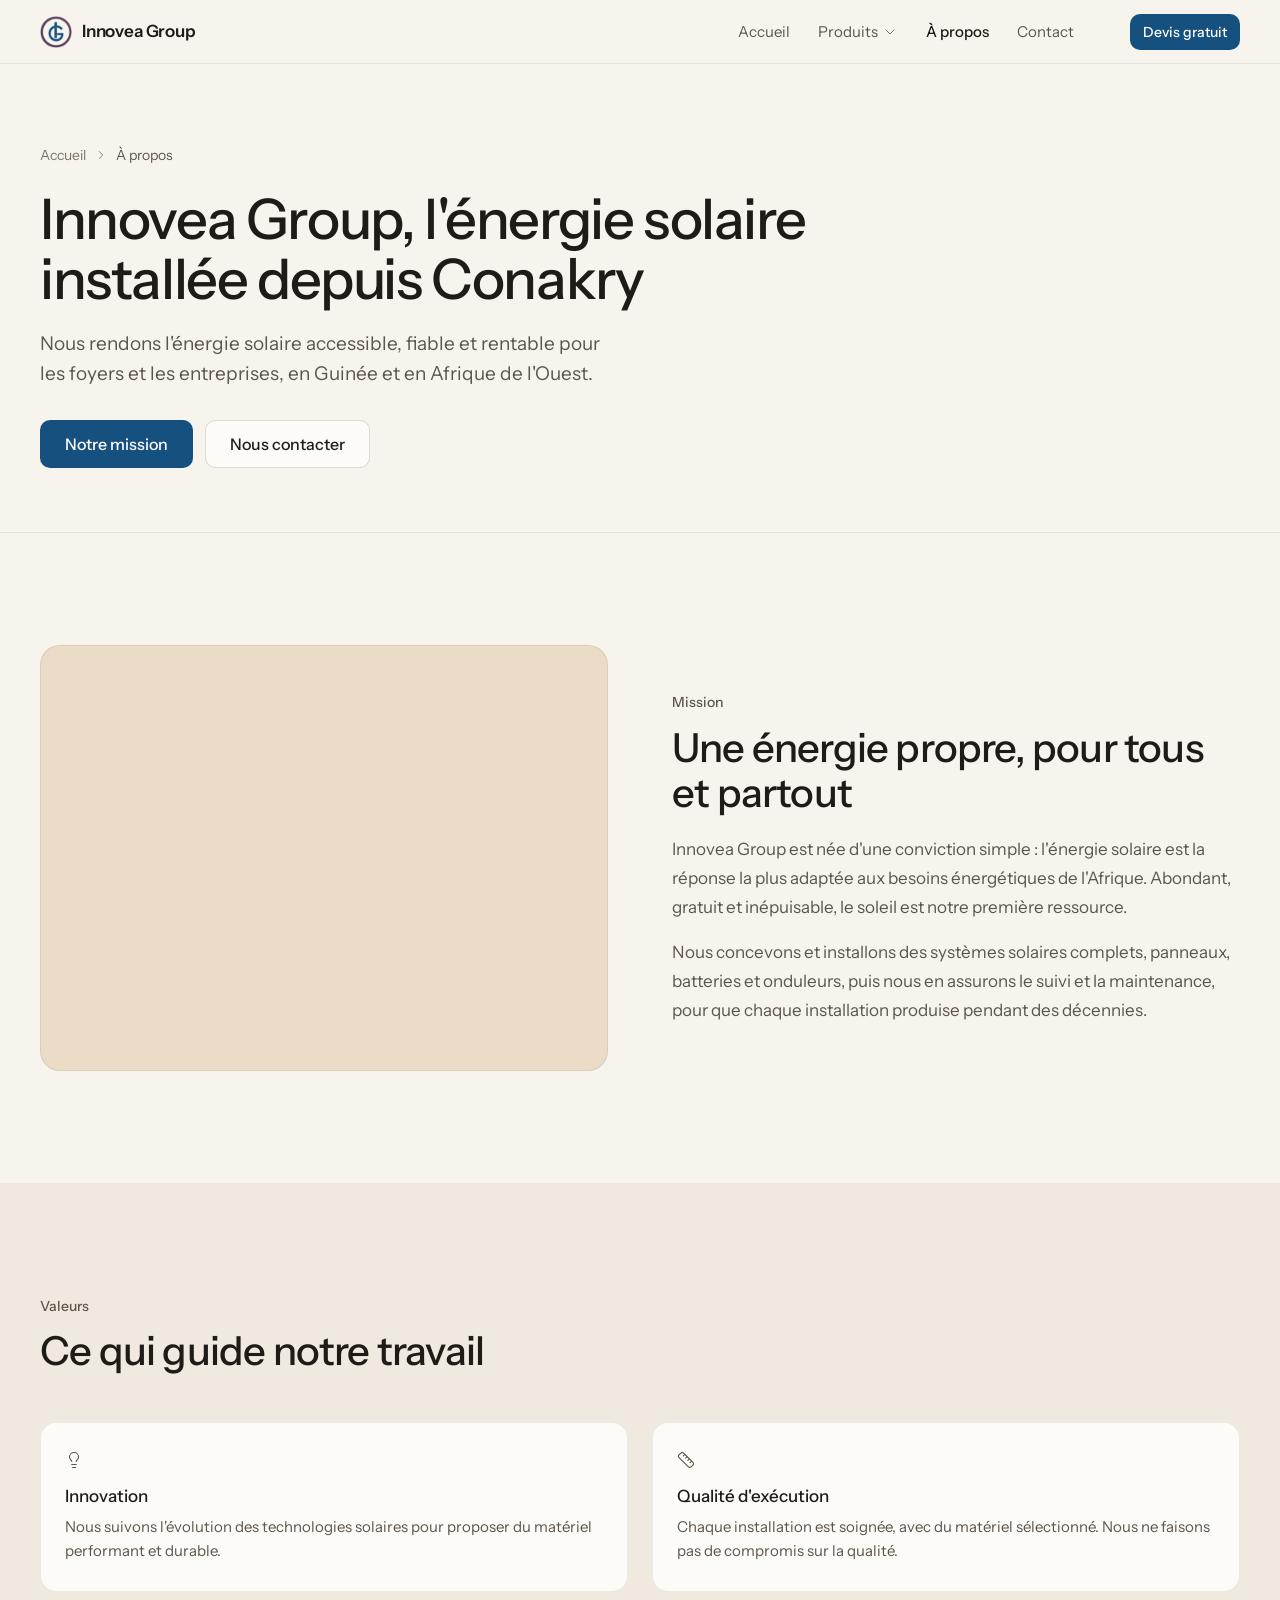
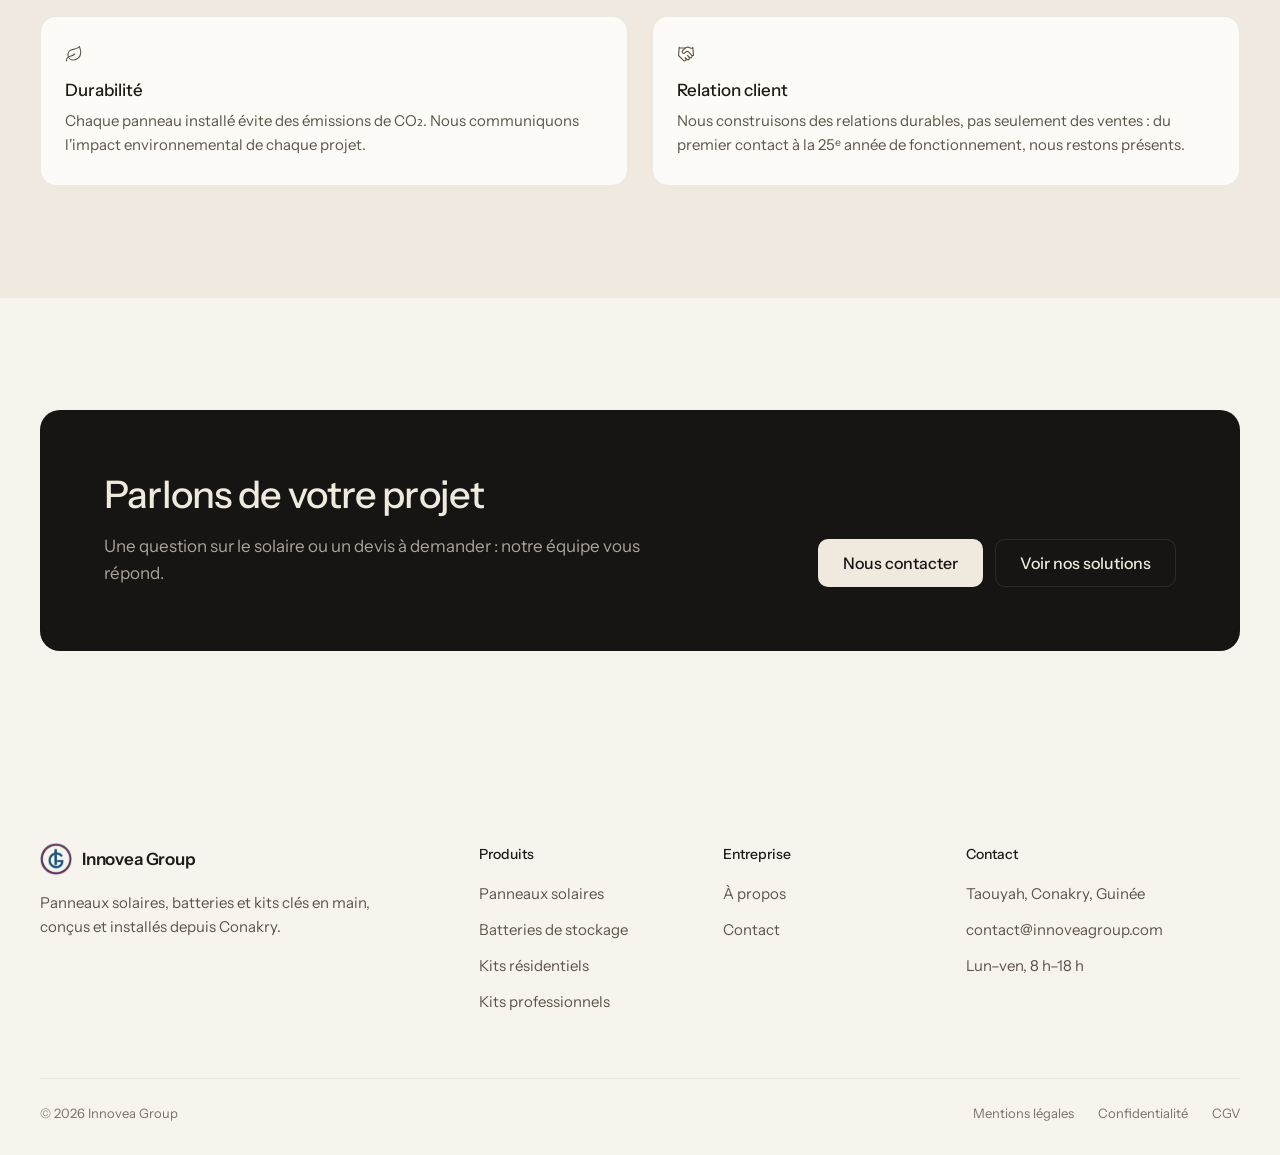
==== commit 9a9afea3: "Refonte du site vitrine : nouvelle identité et contenus vérifiables - Palette chaude (pierre claire," ====
--- a/a-propos.html
+++ b/a-propos.html
@@ -3,431 +3,152 @@
 <head>
   <meta charset="UTF-8">
   <meta name="viewport" content="width=device-width, initial-scale=1.0">
-  <title>À Propos — Innovea Group</title>
-  <meta name="description" content="Innovea Group, 12 ans d'expertise en solutions énergétiques durables. Découvrez notre histoire, notre équipe et nos valeurs.">
+  <title>À propos · Innovea Group</title>
+  <meta name="description" content="Innovea Group rend l'énergie solaire accessible, fiable et rentable pour les foyers et les entreprises en Guinée.">
+  <meta name="theme-color" content="#f7f4ee">
+  <link rel="icon" type="image/png" href="img/favicon.png">
+  <link rel="preconnect" href="https://fonts.googleapis.com">
+  <link rel="preconnect" href="https://fonts.gstatic.com" crossorigin>
+  <link rel="stylesheet" href="https://fonts.googleapis.com/css2?family=IBM+Plex+Mono:wght@400;500&family=Instrument+Sans:wght@400;500;600&display=swap">
   <link rel="stylesheet" href="css/styles.css">
-  <style>
-    .mission-grid { display: grid; grid-template-columns: 1fr 1fr; gap: 60px; align-items: center; }
-    .mission-visual {
-      height: 480px; background: linear-gradient(135deg, #0B1D3A, #1A3A6B);
-      border-radius: var(--radius-xl); display: flex; flex-direction: column;
-      align-items: center; justify-content: center; position: relative; overflow: hidden;
-      box-shadow: var(--shadow-xl);
-    }
-    .mission-visual::before {
-      content: ''; position: absolute; inset: 0;
-      background: radial-gradient(ellipse 70% 50% at 40% 40%, rgba(0,200,150,0.2), transparent 60%);
-    }
-    .mission-emoji { font-size: 120px; position: relative; z-index: 1; animation: float 4s ease-in-out infinite; }
-    @keyframes float { 0%,100% { transform: translateY(0); } 50% { transform: translateY(-12px); } }
-    .mission-badge {
-      position: relative; z-index: 1; margin-top: 24px;
-      background: rgba(0,200,150,0.15); border: 1px solid rgba(0,200,150,0.3);
-      color: var(--accent-green); padding: 10px 24px; border-radius: 100px;
-      font-size: 14px; font-weight: 600;
-    }
-    .cert-card {
-      display: flex; align-items: center; gap: 16px;
-      padding: 20px 24px; background: white; border: 1px solid rgba(0,0,0,0.06);
-      border-radius: var(--radius-lg); box-shadow: var(--shadow-xs); transition: var(--transition);
-    }
-    .cert-card:hover { box-shadow: var(--shadow-md); transform: translateY(-3px); border-color: var(--accent-green); }
-    .cert-card-icon { font-size: 40px; flex-shrink: 0; }
-    .cert-card-title { font-size: 16px; font-weight: 700; color: var(--text-primary); margin-bottom: 4px; }
-    .cert-card-org { font-size: 13px; color: var(--text-muted); }
-    .team-card-enhanced {
-      background: white; border-radius: var(--radius-xl); overflow: hidden;
-      box-shadow: var(--shadow-md); transition: var(--transition); border: 1px solid rgba(0,0,0,0.05);
-    }
-    .team-card-enhanced:hover { transform: translateY(-8px); box-shadow: var(--shadow-xl); }
-    .team-card-avatar {
-      height: 200px; display: flex; align-items: center; justify-content: center;
-      font-size: 64px; font-weight: 900; color: white;
-    }
-    .team-card-body { padding: 24px; text-align: center; }
-    .team-card-name { font-size: 18px; font-weight: 800; color: var(--text-primary); margin-bottom: 4px; }
-    .team-card-role { font-size: 13px; color: var(--accent-green); font-weight: 600; margin-bottom: 12px; }
-    .team-card-bio { font-size: 13px; color: var(--text-muted); line-height: 1.6; }
-    .impact-card {
-      background: white; border-radius: var(--radius-lg); padding: 32px; text-align: center;
-      border: 1px solid rgba(0,0,0,0.06); box-shadow: var(--shadow-xs); transition: var(--transition);
-    }
-    .impact-card:hover { box-shadow: var(--shadow-md); transform: translateY(-4px); }
-    .impact-icon { font-size: 40px; margin-bottom: 16px; }
-    .impact-number { font-size: 36px; font-weight: 900; color: var(--accent-green); letter-spacing: -0.02em; margin-bottom: 4px; }
-    .impact-label { font-size: 14px; color: var(--text-muted); font-weight: 500; }
-    @media (max-width: 768px) {
-      .mission-grid { grid-template-columns: 1fr; }
-    }
-  </style>
 </head>
 <body>
-
-<nav class="navbar scrolled" id="navbar">
+<header class="navbar" id="navbar">
   <div class="navbar-inner">
-    <a href="index.html" class="navbar-logo">
-      <div class="logo-icon">☀️</div>
-      <div class="logo-text">
-        <span class="logo-text-main">Innovea</span>
-        <span class="logo-text-sub">Énergie</span>
-      </div>
+    <a href="index.html" class="brand" aria-label="Innovea Group, accueil">
+      <img src="img/logo-ig.png" alt="" width="32" height="32">
+      <span>Innovea Group</span>
     </a>
-    <nav class="navbar-nav">
+    <nav class="nav-links" aria-label="Navigation principale">
       <div class="nav-item"><a href="index.html" class="nav-link">Accueil</a></div>
       <div class="nav-item">
-        <a href="#" class="nav-link">Produits ▾</a>
-        <div class="nav-dropdown">
-          <a href="panneaux-solaires.html"><div class="dd-icon">🌞</div>Panneaux Solaires</a>
-          <a href="batteries.html"><div class="dd-icon">🔋</div>Batteries de Stockage</a>
-          <a href="kits-residentiels.html"><div class="dd-icon">🏠</div>Kits Résidentiels</a>
-          <a href="kits-professionnels.html"><div class="dd-icon">🏢</div>Kits Professionnels</a>
+        <a href="panneaux-solaires.html" class="nav-link" aria-haspopup="true">Produits<svg class="i" viewBox="0 0 24 24" fill="none" stroke="currentColor" stroke-width="1.5" stroke-linecap="round" stroke-linejoin="round" aria-hidden="true"><path d="m6 9 6 6 6-6" /></svg></a>
+        <div class="nav-menu">
+        <a href="panneaux-solaires.html"><svg class="i" viewBox="0 0 24 24" fill="none" stroke="currentColor" stroke-width="1.5" stroke-linecap="round" stroke-linejoin="round" aria-hidden="true"><circle cx="12" cy="12" r="4" /> <path d="M12 2v2" /> <path d="M12 20v2" /> <path d="m4.93 4.93 1.41 1.41" /> <path d="m17.66 17.66 1.41 1.41" /> <path d="M2 12h2" /> <path d="M20 12h2" /> <path d="m6.34 17.66-1.41 1.41" /> <path d="m19.07 4.93-1.41 1.41" /></svg>Panneaux solaires</a>
+        <a href="batteries.html"><svg class="i" viewBox="0 0 24 24" fill="none" stroke="currentColor" stroke-width="1.5" stroke-linecap="round" stroke-linejoin="round" aria-hidden="true"><path d="M15 7h1a2 2 0 0 1 2 2v6a2 2 0 0 1-2 2h-2" /> <path d="M6 7H4a2 2 0 0 0-2 2v6a2 2 0 0 0 2 2h1" /> <path d="m11 7-3 5h4l-3 5" /> <line x1="22" x2="22" y1="11" y2="13" /></svg>Batteries de stockage</a>
+        <a href="kits-residentiels.html"><svg class="i" viewBox="0 0 24 24" fill="none" stroke="currentColor" stroke-width="1.5" stroke-linecap="round" stroke-linejoin="round" aria-hidden="true"><path d="M15 21v-8a1 1 0 0 0-1-1h-4a1 1 0 0 0-1 1v8" /> <path d="M3 10a2 2 0 0 1 .709-1.528l7-5.999a2 2 0 0 1 2.582 0l7 5.999A2 2 0 0 1 21 10v9a2 2 0 0 1-2 2H5a2 2 0 0 1-2-2z" /></svg>Kits résidentiels</a>
+        <a href="kits-professionnels.html"><svg class="i" viewBox="0 0 24 24" fill="none" stroke="currentColor" stroke-width="1.5" stroke-linecap="round" stroke-linejoin="round" aria-hidden="true"><path d="M6 22V4a2 2 0 0 1 2-2h8a2 2 0 0 1 2 2v18Z" /> <path d="M6 12H4a2 2 0 0 0-2 2v6a2 2 0 0 0 2 2h2" /> <path d="M18 9h2a2 2 0 0 1 2 2v9a2 2 0 0 1-2 2h-2" /> <path d="M10 6h4" /> <path d="M10 10h4" /> <path d="M10 14h4" /> <path d="M10 18h4" /></svg>Kits professionnels</a>
         </div>
       </div>
-      <div class="nav-item"><a href="a-propos.html" class="nav-link active">À Propos</a></div>
+      <div class="nav-item"><a href="a-propos.html" class="nav-link active" aria-current="page">À propos</a></div>
       <div class="nav-item"><a href="contact.html" class="nav-link">Contact</a></div>
     </nav>
-    <div class="navbar-cta">
-      <a href="contact.html" class="btn btn-primary btn-sm">Devis gratuit →</a>
-    </div>
-    <button class="nav-toggle" id="navToggle"><span></span><span></span><span></span></button>
+    <a href="contact.html" class="btn btn-primary btn-sm nav-cta">Devis gratuit</a>
+    <button class="nav-toggle" id="navToggle" aria-label="Ouvrir le menu" aria-expanded="false" aria-controls="mobileNav">
+      <svg class="i i-open" viewBox="0 0 24 24" fill="none" stroke="currentColor" stroke-width="1.5" stroke-linecap="round" stroke-linejoin="round" aria-hidden="true"><line x1="4" x2="20" y1="12" y2="12" /> <line x1="4" x2="20" y1="6" y2="6" /> <line x1="4" x2="20" y1="18" y2="18" /></svg><svg class="i i-close" viewBox="0 0 24 24" fill="none" stroke="currentColor" stroke-width="1.5" stroke-linecap="round" stroke-linejoin="round" aria-hidden="true"><path d="M18 6 6 18" /> <path d="m6 6 12 12" /></svg>
+    </button>
   </div>
+</header>
+<nav class="mobile-nav" id="mobileNav" aria-label="Menu mobile">
+  <a class="m-link" href="index.html"><svg class="i" viewBox="0 0 24 24" fill="none" stroke="currentColor" stroke-width="1.5" stroke-linecap="round" stroke-linejoin="round" aria-hidden="true"><path d="M15 21v-8a1 1 0 0 0-1-1h-4a1 1 0 0 0-1 1v8" /> <path d="M3 10a2 2 0 0 1 .709-1.528l7-5.999a2 2 0 0 1 2.582 0l7 5.999A2 2 0 0 1 21 10v9a2 2 0 0 1-2 2H5a2 2 0 0 1-2-2z" /></svg>Accueil</a>
+  <div class="m-group">Produits</div>
+  <a class="m-link" href="panneaux-solaires.html"><svg class="i" viewBox="0 0 24 24" fill="none" stroke="currentColor" stroke-width="1.5" stroke-linecap="round" stroke-linejoin="round" aria-hidden="true"><circle cx="12" cy="12" r="4" /> <path d="M12 2v2" /> <path d="M12 20v2" /> <path d="m4.93 4.93 1.41 1.41" /> <path d="m17.66 17.66 1.41 1.41" /> <path d="M2 12h2" /> <path d="M20 12h2" /> <path d="m6.34 17.66-1.41 1.41" /> <path d="m19.07 4.93-1.41 1.41" /></svg>Panneaux solaires</a>
+  <a class="m-link" href="batteries.html"><svg class="i" viewBox="0 0 24 24" fill="none" stroke="currentColor" stroke-width="1.5" stroke-linecap="round" stroke-linejoin="round" aria-hidden="true"><path d="M15 7h1a2 2 0 0 1 2 2v6a2 2 0 0 1-2 2h-2" /> <path d="M6 7H4a2 2 0 0 0-2 2v6a2 2 0 0 0 2 2h1" /> <path d="m11 7-3 5h4l-3 5" /> <line x1="22" x2="22" y1="11" y2="13" /></svg>Batteries de stockage</a>
+  <a class="m-link" href="kits-residentiels.html"><svg class="i" viewBox="0 0 24 24" fill="none" stroke="currentColor" stroke-width="1.5" stroke-linecap="round" stroke-linejoin="round" aria-hidden="true"><path d="M15 21v-8a1 1 0 0 0-1-1h-4a1 1 0 0 0-1 1v8" /> <path d="M3 10a2 2 0 0 1 .709-1.528l7-5.999a2 2 0 0 1 2.582 0l7 5.999A2 2 0 0 1 21 10v9a2 2 0 0 1-2 2H5a2 2 0 0 1-2-2z" /></svg>Kits résidentiels</a>
+  <a class="m-link" href="kits-professionnels.html"><svg class="i" viewBox="0 0 24 24" fill="none" stroke="currentColor" stroke-width="1.5" stroke-linecap="round" stroke-linejoin="round" aria-hidden="true"><path d="M6 22V4a2 2 0 0 1 2-2h8a2 2 0 0 1 2 2v18Z" /> <path d="M6 12H4a2 2 0 0 0-2 2v6a2 2 0 0 0 2 2h2" /> <path d="M18 9h2a2 2 0 0 1 2 2v9a2 2 0 0 1-2 2h-2" /> <path d="M10 6h4" /> <path d="M10 10h4" /> <path d="M10 14h4" /> <path d="M10 18h4" /></svg>Kits professionnels</a>
+  <div class="m-group">Entreprise</div>
+  <a class="m-link" href="a-propos.html"><svg class="i" viewBox="0 0 24 24" fill="none" stroke="currentColor" stroke-width="1.5" stroke-linecap="round" stroke-linejoin="round" aria-hidden="true"><circle cx="12" cy="12" r="10" /> <path d="M12 16v-4" /> <path d="M12 8h.01" /></svg>À propos</a>
+  <a class="m-link" href="contact.html"><svg class="i" viewBox="0 0 24 24" fill="none" stroke="currentColor" stroke-width="1.5" stroke-linecap="round" stroke-linejoin="round" aria-hidden="true"><rect width="20" height="16" x="2" y="4" rx="2" /> <path d="m22 7-8.97 5.7a1.94 1.94 0 0 1-2.06 0L2 7" /></svg>Contact</a>
+  <a href="contact.html" class="btn btn-primary btn-lg btn-block">Demander un devis gratuit</a>
 </nav>
 
-<div class="mobile-nav" id="mobileNav">
-  <a href="index.html" class="mobile-nav-link">🏠 Accueil</a>
-  <a href="panneaux-solaires.html" class="mobile-nav-link">🌞 Panneaux Solaires</a>
-  <a href="batteries.html" class="mobile-nav-link">🔋 Batteries de Stockage</a>
-  <a href="kits-residentiels.html" class="mobile-nav-link">🏡 Kits Résidentiels</a>
-  <a href="kits-professionnels.html" class="mobile-nav-link">🏢 Kits Professionnels</a>
-  <a href="a-propos.html" class="mobile-nav-link">👥 À Propos</a>
-  <a href="contact.html" class="mobile-nav-link">📞 Contact</a>
-</div>
-
-<!-- PAGE HERO -->
+<main>
 <section class="page-hero">
   <div class="container">
-    <div class="page-hero-content">
-      <div class="breadcrumb">
-        <a href="index.html">Accueil</a><span class="sep">›</span><span class="current">À Propos</span>
-      </div>
-      <h1 class="page-hero-title">Nous sommes <span class="text-gradient-green">Innovea Group</span></h1>
-      <p class="page-hero-subtitle">Depuis 2012, nous œuvrons pour rendre l'énergie solaire accessible, fiable et rentable pour tous. Notre mission : accélérer la transition énergétique en Afrique et au-delà.</p>
-      <div class="hero-actions">
-        <a href="#histoire" class="btn btn-primary btn-lg">Notre histoire →</a>
-        <a href="contact.html" class="btn btn-outline btn-lg">Nous contacter</a>
+    <nav class="breadcrumb" aria-label="Fil d'Ariane"><a href="index.html">Accueil</a><svg class="i" viewBox="0 0 24 24" fill="none" stroke="currentColor" stroke-width="1.5" stroke-linecap="round" stroke-linejoin="round" aria-hidden="true"><path d="m9 18 6-6-6-6" /></svg><span aria-current="page">À propos</span></nav>
+    <h1 class="page-title">Innovea Group, l'énergie solaire installée depuis Conakry</h1>
+    <p class="page-lead">Nous rendons l'énergie solaire accessible, fiable et rentable pour les foyers et les entreprises, en Guinée et en Afrique de l'Ouest.</p>
+    <div class="actions">
+      <a href="#mission" class="btn btn-primary btn-lg">Notre mission</a>
+      <a href="contact.html" class="btn btn-secondary btn-lg">Nous contacter</a>
+    </div>
+  </div>
+</section>
+
+<section class="section" id="mission">
+  <div class="container split-even">
+    <div class="photo" role="img" aria-label="Panneaux solaires installés sur un toit-terrasse à Conakry"></div>
+    <div>
+      <p class="eyebrow">Mission</p>
+      <h2 class="title">Une énergie propre, pour tous et partout</h2>
+      <div class="prose" style="margin-top:20px">
+        <p>Innovea Group est née d'une conviction simple : l'énergie solaire est la réponse la plus adaptée aux besoins énergétiques de l'Afrique. Abondant, gratuit et inépuisable, le soleil est notre première ressource.</p>
+        <p>Nous concevons et installons des systèmes solaires complets, panneaux, batteries et onduleurs, puis nous en assurons le suivi et la maintenance, pour que chaque installation produise pendant des décennies.</p>
       </div>
     </div>
   </div>
 </section>
 
-<!-- MISSION -->
-<section class="section" id="histoire">
+<section class="section section-alt">
   <div class="container">
-    <div class="mission-grid">
-      <div class="mission-visual slide-left">
-        <div class="mission-emoji">🌍</div>
-        <div class="mission-badge">Innovea Group · Depuis 2012</div>
+    <div class="section-head">
+      <p class="eyebrow">Valeurs</p>
+      <h2 class="title">Ce qui guide notre travail</h2>
+    </div>
+    <div class="grid-2">
+      <div class="item card"><svg class="i" viewBox="0 0 24 24" fill="none" stroke="currentColor" stroke-width="1.5" stroke-linecap="round" stroke-linejoin="round" aria-hidden="true"><path d="M15 14c.2-1 .7-1.7 1.5-2.5 1-.9 1.5-2.2 1.5-3.5A6 6 0 0 0 6 8c0 1 .2 2.2 1.5 3.5.7.7 1.3 1.5 1.5 2.5" /> <path d="M9 18h6" /> <path d="M10 22h4" /></svg><h3>Innovation</h3><p>Nous suivons l'évolution des technologies solaires pour proposer du matériel performant et durable.</p></div>
+      <div class="item card"><svg class="i" viewBox="0 0 24 24" fill="none" stroke="currentColor" stroke-width="1.5" stroke-linecap="round" stroke-linejoin="round" aria-hidden="true"><path d="M21.3 15.3a2.4 2.4 0 0 1 0 3.4l-2.6 2.6a2.4 2.4 0 0 1-3.4 0L2.7 8.7a2.41 2.41 0 0 1 0-3.4l2.6-2.6a2.41 2.41 0 0 1 3.4 0Z" /> <path d="m14.5 12.5 2-2" /> <path d="m11.5 9.5 2-2" /> <path d="m8.5 6.5 2-2" /> <path d="m17.5 15.5 2-2" /></svg><h3>Qualité d'exécution</h3><p>Chaque installation est soignée, avec du matériel sélectionné. Nous ne faisons pas de compromis sur la qualité.</p></div>
+      <div class="item card"><svg class="i" viewBox="0 0 24 24" fill="none" stroke="currentColor" stroke-width="1.5" stroke-linecap="round" stroke-linejoin="round" aria-hidden="true"><path d="M11 20A7 7 0 0 1 9.8 6.1C15.5 5 17 4.48 19 2c1 2 2 4.18 2 8 0 5.5-4.78 10-10 10Z" /> <path d="M2 21c0-3 1.85-5.36 5.08-6C9.5 14.52 12 13 13 12" /></svg><h3>Durabilité</h3><p>Chaque panneau installé évite des émissions de CO₂. Nous communiquons l'impact environnemental de chaque projet.</p></div>
+      <div class="item card"><svg class="i" viewBox="0 0 24 24" fill="none" stroke="currentColor" stroke-width="1.5" stroke-linecap="round" stroke-linejoin="round" aria-hidden="true"><path d="m11 17 2 2a1 1 0 1 0 3-3" /> <path d="m14 14 2.5 2.5a1 1 0 1 0 3-3l-3.88-3.88a3 3 0 0 0-4.24 0l-.88.88a1 1 0 1 1-3-3l2.81-2.81a5.79 5.79 0 0 1 7.06-.87l.47.28a2 2 0 0 0 1.42.25L21 4" /> <path d="m21 3 1 11h-2" /> <path d="M3 3 2 14l6.5 6.5a1 1 0 1 0 3-3" /> <path d="M3 4h8" /></svg><h3>Relation client</h3><p>Nous construisons des relations durables, pas seulement des ventes : du premier contact à la 25<sup>e</sup> année de fonctionnement, nous restons présents.</p></div>
+    </div>
+  </div>
+</section>
+
+<section class="section">
+  <div class="container">
+    <div class="cta">
+      <div>
+        <h2>Parlons de votre projet</h2>
+        <p>Une question sur le solaire ou un devis à demander : notre équipe vous répond.</p>
       </div>
-      <div class="slide-right">
-        <div class="section-label">Notre Mission</div>
-        <h2 class="section-title">Énergie propre pour<br>tous, partout</h2>
-        <p style="font-size:17px;color:var(--text-muted);line-height:1.75;margin-bottom:24px;">
-          Innovea Group est née d'une conviction simple : l'énergie solaire est la solution la plus adaptée aux besoins énergétiques de l'Afrique. Abondant, gratuit et inépuisable, le soleil est notre principale ressource.
-        </p>
-        <p style="font-size:17px;color:var(--text-muted);line-height:1.75;margin-bottom:36px;">
-          Depuis notre création, nous avons installé plus de 850 systèmes solaires, formé plus de 200 techniciens locaux, et contribué à alimenter des milliers de foyers et d'entreprises en énergie propre et fiable.
-        </p>
-        <div style="display:flex;gap:32px;flex-wrap:wrap;">
-          <div>
-            <div style="font-size:36px;font-weight:900;color:var(--accent-green);letter-spacing:-0.02em;">850+</div>
-            <div style="font-size:13px;color:var(--text-muted);">Installations réalisées</div>
-          </div>
-          <div>
-            <div style="font-size:36px;font-weight:900;color:var(--accent-gold);letter-spacing:-0.02em;">12</div>
-            <div style="font-size:13px;color:var(--text-muted);">Années d'expérience</div>
-          </div>
-          <div>
-            <div style="font-size:36px;font-weight:900;color:var(--accent-green);letter-spacing:-0.02em;">8</div>
-            <div style="font-size:13px;color:var(--text-muted);">Pays couverts</div>
-          </div>
-        </div>
+      <div class="actions">
+        <a href="contact.html" class="btn btn-light btn-lg">Nous contacter</a>
+        <a href="kits-residentiels.html" class="btn btn-ghost-dark btn-lg">Voir nos solutions</a>
       </div>
     </div>
   </div>
 </section>
-
-<!-- HISTOIRE TIMELINE -->
-<section class="section section-light">
-  <div class="container">
-    <div style="display:grid;grid-template-columns:1fr 1fr;gap:80px;align-items:start;">
-      <div class="slide-left">
-        <div class="section-label">Notre Parcours</div>
-        <h2 class="section-title">12 ans d'innovation<br>énergétique</h2>
-        <p class="section-subtitle" style="margin-bottom:0;">De startup pionnière à leader régional de l'énergie solaire, voici les étapes clés de notre aventure.</p>
-      </div>
-      <div class="timeline slide-right">
-        <div class="timeline-item">
-          <div class="timeline-dot"></div>
-          <div class="timeline-year">2012</div>
-          <div class="timeline-title">Fondation d'Innovea Group</div>
-          <p class="timeline-text">Création de l'entreprise par une équipe de 5 ingénieurs passionnés par les énergies renouvelables. Premières installations résidentielles à Conakry.</p>
-        </div>
-        <div class="timeline-item">
-          <div class="timeline-dot"></div>
-          <div class="timeline-year">2015</div>
-          <div class="timeline-title">Expansion régionale</div>
-          <p class="timeline-text">Ouverture de bureaux en Côte d'Ivoire et en Guinée. 100ème installation franchie. Obtention des premières certifications internationales.</p>
-        </div>
-        <div class="timeline-item">
-          <div class="timeline-dot"></div>
-          <div class="timeline-year">2018</div>
-          <div class="timeline-title">Lancement des solutions professionnelles</div>
-          <p class="timeline-text">Développement d'une offre dédiée aux entreprises et industries. Premiers projets MW. Partenariats avec les grands fabricants mondiaux.</p>
-        </div>
-        <div class="timeline-item">
-          <div class="timeline-dot"></div>
-          <div class="timeline-year">2021</div>
-          <div class="timeline-title">Intégration des batteries LiFePO4</div>
-          <p class="timeline-text">Intégration des systèmes de stockage d'énergie dans notre gamme. Lancement de l'application de monitoring InnoApp. 500 installations atteintes.</p>
-        </div>
-        <div class="timeline-item">
-          <div class="timeline-dot"></div>
-          <div class="timeline-year">2024</div>
-          <div class="timeline-title">Leader régional reconnu</div>
-          <p class="timeline-text">Plus de 850 installations, présence dans 8 pays, 200+ techniciens formés. Prix de l'Innovation Énergétique 2024 décerné par l'IRENA.</p>
-        </div>
-      </div>
-    </div>
-  </div>
-</section>
-
-<!-- VALEURS -->
-<section class="section">
-  <div class="container">
-    <div class="section-header centered fade-up">
-      <div class="section-label">Nos Valeurs</div>
-      <h2 class="section-title">Ce qui nous guide chaque jour</h2>
-    </div>
-    <div class="values-grid stagger">
-      <div class="value-card">
-        <div class="value-icon">💡</div>
-        <div class="value-title">Innovation Permanente</div>
-        <p class="value-text">Nous investissons continuellement dans les dernières technologies solaires pour vous offrir les meilleures performances. Notre équipe R&D suit l'évolution mondiale du secteur.</p>
-      </div>
-      <div class="value-card">
-        <div class="value-icon">🏆</div>
-        <div class="value-title">Excellence & Qualité</div>
-        <p class="value-text">Chaque installation est réalisée avec des matériaux premium et par des techniciens certifiés. Nous ne faisons aucun compromis sur la qualité de nos produits et services.</p>
-      </div>
-      <div class="value-card">
-        <div class="value-icon">🌿</div>
-        <div class="value-title">Durabilité Environnementale</div>
-        <p class="value-text">Chaque panneau solaire installé représente des tonnes de CO₂ évitées. Nous mesurons et communiquons l'impact environnemental positif de chaque projet.</p>
-      </div>
-      <div class="value-card">
-        <div class="value-icon">🤝</div>
-        <div class="value-title">Partenariat Client</div>
-        <p class="value-text">Nous construisons des relations durables avec nos clients, pas juste des transactions. Du premier contact à la 25ème année de fonctionnement, nous sommes là.</p>
-      </div>
-    </div>
-  </div>
-</section>
-
-<!-- ÉQUIPE -->
-<section class="section section-light" id="equipe">
-  <div class="container">
-    <div class="section-header centered fade-up">
-      <div class="section-label">Notre Équipe</div>
-      <h2 class="section-title">Les experts derrière Innovea</h2>
-      <p class="section-subtitle">Une équipe pluridisciplinaire d'ingénieurs, techniciens et spécialistes passionnés par l'énergie solaire.</p>
-    </div>
-    <div class="grid-4 stagger">
-      <div class="team-card-enhanced">
-        <div class="team-card-avatar" style="background:linear-gradient(135deg,var(--accent-green),var(--accent-green-dark));">MM</div>
-        <div class="team-card-body">
-          <div class="team-card-name">Mamadou Mbaye</div>
-          <div class="team-card-role">CEO & Co-Fondateur</div>
-          <p class="team-card-bio">Ingénieur en énergies renouvelables (EPFL). 15 ans d'expérience en développement de projets solaires en Afrique.</p>
-        </div>
-      </div>
-      <div class="team-card-enhanced">
-        <div class="team-card-avatar" style="background:linear-gradient(135deg,var(--primary-light),var(--primary));">FS</div>
-        <div class="team-card-body">
-          <div class="team-card-name">Fatoumata Sall</div>
-          <div class="team-card-role">Directrice Technique</div>
-          <p class="team-card-bio">PhD en photovoltaïque (INSA Lyon). Spécialiste des systèmes hybrides et de l'intégration des batteries de stockage.</p>
-        </div>
-      </div>
-      <div class="team-card-enhanced">
-        <div class="team-card-avatar" style="background:linear-gradient(135deg,var(--accent-gold),var(--accent-gold-dark));">IK</div>
-        <div class="team-card-body">
-          <div class="team-card-name">Ibrahim Konaté</div>
-          <div class="team-card-role">Directeur Commercial</div>
-          <p class="team-card-bio">MBA HEC Paris. 10 ans dans le développement commercial de solutions d'énergie propre pour les entreprises africaines.</p>
-        </div>
-      </div>
-      <div class="team-card-enhanced">
-        <div class="team-card-avatar" style="background:linear-gradient(135deg,#1A4D1B,#0F2D10);">AD</div>
-        <div class="team-card-body">
-          <div class="team-card-name">Aissatou Diallo</div>
-          <div class="team-card-role">Ingénieure Projet Senior</div>
-          <p class="team-card-bio">Diplômée de l'Institut Supérieur des Mines de Conakry. Coordinatrice de plus de 150 projets industriels et commerciaux.</p>
-        </div>
-      </div>
-    </div>
-
-    <div style="text-align:center;margin-top:48px;padding:32px;background:white;border-radius:var(--radius-xl);border:1px solid rgba(0,0,0,0.06);" class="fade-up">
-      <div style="font-size:24px;margin-bottom:12px;">👥</div>
-      <div style="font-size:18px;font-weight:700;color:var(--text-primary);margin-bottom:8px;">Plus de 80 professionnels</div>
-      <p style="font-size:14px;color:var(--text-muted);">Ingénieurs, techniciens d'installation, gestionnaires de projets, experts en électricité et support client — tous dédiés à votre satisfaction.</p>
-    </div>
-  </div>
-</section>
-
-<!-- CERTIFICATIONS -->
-<section class="section" id="certifications">
-  <div class="container">
-    <div class="section-header centered fade-up">
-      <div class="section-label">Certifications & Accréditations</div>
-      <h2 class="section-title">La qualité certifiée par les meilleurs</h2>
-      <p class="section-subtitle">Nos certifications attestent de la rigueur et du professionnalisme de nos équipes et de nos installations.</p>
-    </div>
-    <div class="grid-3 stagger">
-      <div class="cert-card">
-        <div class="cert-card-icon">🏅</div>
-        <div>
-          <div class="cert-card-title">IEC 61215 / IEC 61730</div>
-          <div class="cert-card-org">Commission Électrotechnique Internationale — Sécurité modules PV</div>
-        </div>
-      </div>
-      <div class="cert-card">
-        <div class="cert-card-icon">⭐</div>
-        <div>
-          <div class="cert-card-title">ISO 9001:2015</div>
-          <div class="cert-card-org">Système de Management de la Qualité — Bureau Veritas</div>
-        </div>
-      </div>
-      <div class="cert-card">
-        <div class="cert-card-icon">🌍</div>
-        <div>
-          <div class="cert-card-title">IRENA Member</div>
-          <div class="cert-card-org">Agence Internationale pour les Énergies Renouvelables</div>
-        </div>
-      </div>
-      <div class="cert-card">
-        <div class="cert-card-icon">⚡</div>
-        <div>
-          <div class="cert-card-title">MCS Certified</div>
-          <div class="cert-card-org">Microgeneration Certification Scheme — Installateur certifié</div>
-        </div>
-      </div>
-      <div class="cert-card">
-        <div class="cert-card-icon">🔋</div>
-        <div>
-          <div class="cert-card-title">TÜV Rheinland</div>
-          <div class="cert-card-org">Certification des systèmes de stockage d'énergie</div>
-        </div>
-      </div>
-      <div class="cert-card">
-        <div class="cert-card-icon">🏆</div>
-        <div>
-          <div class="cert-card-title">Prix Innovation 2024</div>
-          <div class="cert-card-org">African Energy Excellence Awards — Meilleure entreprise solaire</div>
-        </div>
-      </div>
-    </div>
-  </div>
-</section>
-
-<!-- IMPACT -->
-<section class="section section-dark">
-  <div class="container">
-    <div class="section-header centered fade-up">
-      <div class="section-label" style="justify-content:center;">Notre Impact</div>
-      <h2 class="section-title white">Chaque installation compte</h2>
-      <p class="section-subtitle white">Au-delà des chiffres, chaque projet représente des familles qui accèdent à une énergie fiable, et une planète qui respire mieux.</p>
-    </div>
-    <div class="grid-4 stagger">
-      <div class="impact-card">
-        <div class="impact-icon">⚡</div>
-        <div class="impact-number">15 000+</div>
-        <div class="impact-label">kWh produits quotidiennement</div>
-      </div>
-      <div class="impact-card">
-        <div class="impact-icon">🌍</div>
-        <div class="impact-number">5 000 t</div>
-        <div class="impact-label">CO₂ évitées chaque année</div>
-      </div>
-      <div class="impact-card">
-        <div class="impact-icon">👨‍👩‍👧‍👦</div>
-        <div class="impact-number">50 000+</div>
-        <div class="impact-label">Personnes bénéficiaires</div>
-      </div>
-      <div class="impact-card">
-        <div class="impact-icon">👷</div>
-        <div class="impact-number">200+</div>
-        <div class="impact-label">Techniciens formés</div>
-      </div>
-    </div>
-  </div>
-</section>
-
-<!-- CTA -->
-<section class="section-sm">
-  <div class="container">
-    <div class="cta-block fade-up">
-      <h2 class="cta-title">Rejoignez la famille Innovea</h2>
-      <p class="cta-subtitle">Faites partie des milliers de clients qui ont choisi l'énergie propre, fiable et rentable avec Innovea Group.</p>
-      <div class="cta-actions">
-        <a href="contact.html" class="btn btn-gold btn-lg">Nous contacter →</a>
-        <a href="kits-residentiels.html" class="btn btn-outline btn-lg">Voir nos solutions</a>
-      </div>
-    </div>
-  </div>
-</section>
+</main>
 
 <footer class="footer">
   <div class="container">
     <div class="footer-grid">
       <div class="footer-brand">
-        <div class="footer-logo">
-          <div class="footer-logo-icon">☀️</div>
-          <div><div class="footer-logo-name">Innovea Group</div><div class="footer-logo-sub">Énergie Renouvelable</div></div>
-        </div>
-        <p class="footer-tagline">Votre partenaire de confiance pour des solutions énergétiques durables depuis 2012.</p>
-        <div class="footer-social"><a href="#" class="social-btn">📘</a><a href="#" class="social-btn">📸</a><a href="#" class="social-btn">💼</a></div>
+        <a href="index.html" class="brand"><img src="img/logo-ig.png" alt="" width="32" height="32"><span>Innovea Group</span></a>
+        <p>Panneaux solaires, batteries et kits clés en main, conçus et installés depuis Conakry.</p>
       </div>
       <div>
-        <div class="footer-col-title">Produits</div>
-        <div class="footer-links">
-          <a href="panneaux-solaires.html" class="footer-link">→ Panneaux Solaires</a>
-          <a href="batteries.html" class="footer-link">→ Batteries de Stockage</a>
-          <a href="kits-residentiels.html" class="footer-link">→ Kits Résidentiels</a>
-          <a href="kits-professionnels.html" class="footer-link">→ Kits Professionnels</a>
-        </div>
+        <div class="footer-title">Produits</div>
+        <ul class="footer-links">
+          <li><a href="panneaux-solaires.html">Panneaux solaires</a></li>
+          <li><a href="batteries.html">Batteries de stockage</a></li>
+          <li><a href="kits-residentiels.html">Kits résidentiels</a></li>
+          <li><a href="kits-professionnels.html">Kits professionnels</a></li>
+        </ul>
       </div>
       <div>
-        <div class="footer-col-title">Entreprise</div>
-        <div class="footer-links">
-          <a href="a-propos.html" class="footer-link">→ À Propos</a>
-          <a href="contact.html" class="footer-link">→ Contact</a>
-        </div>
+        <div class="footer-title">Entreprise</div>
+        <ul class="footer-links">
+          <li><a href="a-propos.html">À propos</a></li>
+          <li><a href="contact.html">Contact</a></li>
+        </ul>
       </div>
       <div>
-        <div class="footer-col-title">Contact</div>
-        <div class="footer-links">
-          <div class="footer-link">📍 Conakry, Guinée</div>
-          <div class="footer-link">📞 +224 XXX XXX XXX</div>
-          <div class="footer-link">✉️ contact@innoveagroup.com</div>
-        </div>
+        <div class="footer-title">Contact</div>
+        <ul class="footer-links">
+          <li>Taouyah, Conakry, Guinée</li>
+          <li><a href="mailto:contact@innoveagroup.com">contact@innoveagroup.com</a></li>
+          <li>Lun–ven, 8 h–18 h</li>
+        </ul>
       </div>
     </div>
     <div class="footer-bottom">
-      <div class="footer-copy">© 2024 Innovea Group. Tous droits réservés.</div>
-      <div class="footer-bottom-links">
-        <a href="#" class="footer-bottom-link">Mentions légales</a>
-        <a href="#" class="footer-bottom-link">Confidentialité</a>
-      </div>
+      <span>© 2026 Innovea Group</span>
+      <nav aria-label="Informations légales">
+        <a href="#">Mentions légales</a>
+        <a href="#">Confidentialité</a>
+        <a href="#">CGV</a>
+      </nav>
     </div>
   </div>
 </footer>
--- a/css/styles.css
+++ b/css/styles.css
@@ -1,695 +1,549 @@
-/* ============================================
-   INNOVEA GROUP — Premium Energy Solutions
-   ============================================ */
-
-@import url('https://fonts.googleapis.com/css2?family=Outfit:wght@300;400;500;600;700;800;900&display=swap');
-
-/* === VARIABLES === */
+/* ==========================================================
+   Innovea Group — feuille de style du site
+   Neutres chauds (pierre claire), accent bleu IG, ambre réservé
+   à la courbe de production. Chiffres en mono, unités en gris.
+   ========================================================== */
+
 :root {
-  --primary: #0B1D3A;
-  --primary-light: #1A3A6B;
-  --primary-medium: #163261;
-  --accent-green: #00C896;
-  --accent-green-dark: #00A87E;
-  --accent-green-light: rgba(0,200,150,0.1);
-  --accent-gold: #F5A623;
-  --accent-gold-dark: #E09010;
-  --accent-gold-light: rgba(245,166,35,0.1);
-  --bg-light: #F0F4F8;
-  --bg-lighter: #F8FBFF;
-  --bg-white: #FFFFFF;
-  --bg-dark: #060E1E;
-  --text-primary: #0B1D3A;
-  --text-secondary: #374151;
-  --text-muted: #6B7280;
-  --text-light: #9CA3AF;
-  --font: 'Outfit', -apple-system, BlinkMacSystemFont, sans-serif;
-  --nav-height: 80px;
-  --radius-sm: 8px;
-  --radius-md: 16px;
-  --radius-lg: 24px;
-  --radius-xl: 32px;
-  --radius-full: 9999px;
-  --shadow-xs: 0 1px 3px rgba(0,0,0,0.06);
-  --shadow-sm: 0 2px 8px rgba(0,0,0,0.08);
-  --shadow-md: 0 8px 30px rgba(0,0,0,0.10);
-  --shadow-lg: 0 20px 60px rgba(0,0,0,0.12);
-  --shadow-xl: 0 30px 80px rgba(0,0,0,0.15);
-  --shadow-green: 0 8px 30px rgba(0,200,150,0.25);
-  --shadow-gold: 0 8px 30px rgba(245,166,35,0.25);
-  --transition: all 0.3s cubic-bezier(0.4,0,0.2,1);
-  --max-width: 1280px;
-  --section-gap: 120px;
-}
-
-/* === RESET === */
-*, *::before, *::after { margin:0; padding:0; box-sizing:border-box; }
-html { scroll-behavior:smooth; font-size:16px; }
-body { font-family:var(--font); color:var(--text-primary); background:var(--bg-white); line-height:1.6; overflow-x:hidden; -webkit-font-smoothing:antialiased; }
-a { color:inherit; text-decoration:none; transition:var(--transition); }
-img { max-width:100%; height:auto; display:block; }
-ul,ol { list-style:none; }
-button { cursor:pointer; border:none; background:none; font-family:var(--font); }
-input,textarea,select { font-family:var(--font); }
-
-/* === LAYOUT === */
-.container { max-width:var(--max-width); margin:0 auto; padding:0 40px; }
-.section { padding:var(--section-gap) 0; }
-.section-sm { padding:80px 0; }
-.section-dark { background:var(--primary); color:white; }
-.section-light { background:var(--bg-light); }
-.section-lighter { background:var(--bg-lighter); }
-
-.grid-2 { display:grid; grid-template-columns:repeat(2,1fr); gap:32px; }
-.grid-3 { display:grid; grid-template-columns:repeat(3,1fr); gap:32px; }
-.grid-4 { display:grid; grid-template-columns:repeat(4,1fr); gap:24px; }
-
-/* === SECTION HEADERS === */
-.section-label {
-  display:inline-flex; align-items:center; gap:8px;
-  font-size:13px; font-weight:600; letter-spacing:0.12em; text-transform:uppercase;
-  color:var(--accent-green); margin-bottom:16px;
-}
-.section-label::before {
-  content:''; display:block; width:24px; height:2px;
-  background:var(--accent-green); border-radius:2px;
-}
-.section-title {
-  font-size:clamp(30px,4vw,52px); font-weight:800; line-height:1.15;
-  color:var(--text-primary); margin-bottom:20px; letter-spacing:-0.02em;
-}
-.section-title.white { color:white; }
-.section-subtitle { font-size:18px; color:var(--text-muted); line-height:1.7; max-width:620px; }
-.section-subtitle.white { color:rgba(255,255,255,0.72); }
-.section-header { margin-bottom:64px; }
-.section-header.centered { text-align:center; }
-.section-header.centered .section-subtitle { margin:0 auto; }
-.section-header.centered .section-label { justify-content:center; }
-
-/* === NAVBAR === */
+  /* Neutres chauds */
+  --bg: #f7f4ee;
+  --surface: #fdfbf7;
+  --raised: #efe9df;
+  --line: rgba(31, 27, 22, 0.08);
+  --line-strong: rgba(31, 27, 22, 0.14);
+  --text: #1f1b16;
+  --text-2: #5e554a;
+  --text-3: #7b7266;
+
+  /* Nuit (bloc d'appel à l'action) */
+  --night: #161513;
+  --night-2: #1c1a18;
+  --night-3: #262421;
+  --night-line: rgba(239, 233, 222, 0.1);
+  --night-text: #efe9de;
+  --night-text-2: #aaa398;
+
+  /* Marque */
+  --accent: #15507f;          /* bleu du monogramme IG */
+  --accent-hover: #0f3f66;
+  --accent-soft: rgba(21, 80, 127, 0.08);
+  --sun: #d68a1e;             /* courbe de production uniquement */
+  --sun-soft: rgba(214, 138, 30, 0.18);
+  --positive: #16a34a;
+  --negative: #dc2626;
+
+  --font: 'Instrument Sans', system-ui, -apple-system, 'Segoe UI', sans-serif;
+  --mono: 'IBM Plex Mono', ui-monospace, 'SF Mono', Menlo, monospace;
+
+  --r-sm: 6px;
+  --r-md: 10px;
+  --r-lg: 16px;
+  --r-xl: 20px;
+
+  --shadow-sm: 0 1px 2px rgba(31, 27, 22, 0.05);
+  --shadow-md: 0 8px 24px rgba(31, 27, 22, 0.06);
+  --shadow-window: 0 24px 64px rgba(22, 21, 19, 0.16), 0 2px 6px rgba(22, 21, 19, 0.06);
+
+  --ease: cubic-bezier(0.22, 1, 0.36, 1);
+  --fast: 150ms;
+  --menu: 200ms;
+
+  --nav-h: 64px;
+  --max: 1200px;
+  --gutter: 32px;
+  --section: 112px;
+}
+
+/* ---------- Base ---------- */
+*, *::before, *::after { margin: 0; padding: 0; box-sizing: border-box; }
+html { font-size: 16px; scroll-behavior: smooth; scroll-padding-top: calc(var(--nav-h) + 24px); }
+body {
+  font-family: var(--font);
+  font-size: 16px;
+  line-height: 1.6;
+  color: var(--text);
+  background: var(--bg);
+  -webkit-font-smoothing: antialiased;
+  text-rendering: optimizeLegibility;
+}
+a { color: inherit; text-decoration: none; }
+img, svg { display: block; max-width: 100%; }
+ul, ol { list-style: none; }
+button { font: inherit; color: inherit; background: none; border: 0; cursor: pointer; }
+input, select, textarea { font: inherit; color: inherit; }
+:focus-visible { outline: 2px solid var(--accent); outline-offset: 2px; border-radius: 4px; }
+::selection { background: var(--accent-soft); }
+sup { font-size: 0.7em; line-height: 0; vertical-align: 0.4em; }
+
+.i { width: 18px; height: 18px; flex-shrink: 0; stroke-width: 1.5; }
+.i-16 { width: 16px; height: 16px; }
+.num { font-family: var(--mono); font-variant-numeric: tabular-nums; font-weight: 500; letter-spacing: 0; }
+.unit { color: var(--text-3); font-weight: 400; }
+.visually-hidden { position: absolute; width: 1px; height: 1px; overflow: hidden; clip: rect(0 0 0 0); white-space: nowrap; }
+
+/* ---------- Layout ---------- */
+.container { max-width: calc(var(--max) + var(--gutter) * 2); margin: 0 auto; padding: 0 var(--gutter); }
+.section { padding: var(--section) 0; }
+.section-alt { background: var(--raised); }
+.section:not(.section-alt) + .section:not(.section-alt) { padding-top: 0; }
+
+.split { display: grid; grid-template-columns: 5fr 7fr; gap: 64px; align-items: start; }
+.split-even { display: grid; grid-template-columns: 1fr 1fr; gap: 64px; align-items: center; }
+.sticky { position: sticky; top: calc(var(--nav-h) + 48px); }
+
+.grid-2 { display: grid; grid-template-columns: repeat(2, 1fr); gap: 24px; }
+.grid-3 { display: grid; grid-template-columns: repeat(3, 1fr); gap: 24px; }
+.grid-4 { display: grid; grid-template-columns: repeat(4, 1fr); gap: 24px; }
+
+/* ---------- Titres de section ---------- */
+.eyebrow { font-size: 14px; font-weight: 500; color: var(--text-2); margin-bottom: 12px; }
+.title { font-size: clamp(28px, 3.2vw, 40px); font-weight: 500; line-height: 1.12; letter-spacing: -0.02em; color: var(--text); }
+.lead { font-size: 18px; line-height: 1.6; color: var(--text-2); max-width: 36rem; margin-top: 16px; }
+.section-head { margin-bottom: 48px; max-width: 720px; }
+.prose p { color: var(--text-2); font-size: 17px; line-height: 1.7; max-width: 36rem; }
+.prose p + p { margin-top: 16px; }
+
+/* ---------- Boutons ---------- */
+.btn {
+  display: inline-flex; align-items: center; justify-content: center; gap: 8px;
+  height: 44px; padding: 0 20px;
+  font-size: 15px; font-weight: 500; line-height: 1; white-space: nowrap;
+  border-radius: var(--r-md); border: 1px solid transparent;
+  transition: background-color var(--fast) var(--ease), color var(--fast) var(--ease), border-color var(--fast) var(--ease), transform var(--fast) var(--ease);
+}
+.btn:active { transform: scale(0.98); }
+.btn-sm { height: 36px; padding: 0 12px; font-size: 14px; }
+.btn-lg { height: 48px; padding: 0 24px; font-size: 16px; }
+.btn-block { width: 100%; }
+.btn-primary { background: var(--accent); color: #fff; }
+.btn-primary:hover { background: var(--accent-hover); }
+.btn-secondary { background: var(--surface); color: var(--text); border-color: var(--line-strong); }
+.btn-secondary:hover { background: var(--raised); }
+.btn-light { background: var(--night-text); color: var(--night); }
+.btn-light:hover { background: #fff; }
+.btn-ghost-dark { color: var(--night-text); border-color: var(--night-line); }
+.btn-ghost-dark:hover { background: var(--night-3); }
+.btn[disabled] { opacity: 0.6; cursor: progress; }
+
+.link {
+  display: inline-flex; align-items: center; gap: 6px;
+  font-size: 15px; font-weight: 500; color: var(--accent);
+  transition: color var(--fast) var(--ease);
+}
+.link .i { transition: transform var(--fast) var(--ease); }
+.link:hover { color: var(--accent-hover); }
+.link:hover .i { transform: translateX(2px); }
+
+.actions { display: flex; flex-wrap: wrap; gap: 12px; margin-top: 32px; }
+
+/* ---------- Navigation ---------- */
 .navbar {
-  position:fixed; top:0; left:0; right:0; z-index:1000;
-  height:var(--nav-height); transition:var(--transition);
-}
+  position: fixed; inset: 0 0 auto 0; z-index: 100; height: var(--nav-h);
+  background: var(--bg); border-bottom: 1px solid var(--line);
+  transition: background-color var(--menu) var(--ease), border-color var(--menu) var(--ease);
+}
+.navbar.over-hero:not(.scrolled) { background: transparent; border-color: transparent; }
 .navbar-inner {
-  display:flex; align-items:center; justify-content:space-between;
-  height:100%; padding:0 40px;
-  max-width:var(--max-width); margin:0 auto;
-}
-.navbar.scrolled {
-  background:rgba(11,29,58,0.97);
-  backdrop-filter:blur(20px);
-  box-shadow:0 4px 30px rgba(0,0,0,0.15);
-}
-.navbar-logo { display:flex; align-items:center; gap:12px; }
-.logo-icon {
-  width:42px; height:42px;
-  background:linear-gradient(135deg,var(--accent-green),var(--accent-green-dark));
-  border-radius:12px; display:flex; align-items:center; justify-content:center;
-  font-size:22px;
-}
-.logo-text { display:flex; flex-direction:column; line-height:1.1; }
-.logo-text-main { font-size:20px; font-weight:800; color:white; letter-spacing:-0.02em; }
-.logo-text-sub { font-size:11px; font-weight:500; color:var(--accent-green); letter-spacing:0.08em; text-transform:uppercase; }
-
-.navbar-nav { display:flex; align-items:center; gap:4px; }
-.nav-item { position:relative; }
+  max-width: calc(var(--max) + var(--gutter) * 2); height: 100%; margin: 0 auto; padding: 0 var(--gutter);
+  display: flex; align-items: center; gap: 32px;
+}
+.brand { display: flex; align-items: center; gap: 10px; font-size: 17px; font-weight: 600; letter-spacing: -0.01em; }
+.brand img { width: 32px; height: 32px; }
+.nav-links { display: flex; align-items: center; gap: 4px; margin-left: auto; }
+.nav-item { position: relative; }
 .nav-link {
-  display:flex; align-items:center; gap:4px; padding:8px 16px;
-  font-size:15px; font-weight:500; color:rgba(255,255,255,0.85);
-  border-radius:8px;
-}
-.nav-link:hover { color:white; background:rgba(255,255,255,0.08); }
-.nav-link.active { color:var(--accent-green); }
-
-.nav-dropdown {
-  position:absolute; top:calc(100% + 12px); left:50%;
-  transform:translateX(-50%) translateY(-8px);
-  background:white; border-radius:var(--radius-md); padding:10px;
-  min-width:230px; box-shadow:var(--shadow-lg);
-  opacity:0; visibility:hidden; transition:var(--transition); pointer-events:none;
-}
-.nav-item:hover .nav-dropdown {
-  opacity:1; visibility:visible;
-  transform:translateX(-50%) translateY(0); pointer-events:all;
-}
-.nav-dropdown a {
-  display:flex; align-items:center; gap:12px; padding:10px 12px;
-  font-size:14px; font-weight:500; color:var(--text-secondary); border-radius:8px;
-}
-.nav-dropdown a:hover { background:var(--accent-green-light); color:var(--accent-green-dark); }
-.dd-icon {
-  width:32px; height:32px; background:var(--accent-green-light); border-radius:8px;
-  display:flex; align-items:center; justify-content:center; font-size:16px; flex-shrink:0;
-}
-.navbar-cta { display:flex; align-items:center; gap:12px; }
-
-.nav-toggle { display:none; flex-direction:column; gap:5px; padding:8px; }
-.nav-toggle span { display:block; width:24px; height:2px; background:white; border-radius:2px; transition:var(--transition); }
-.nav-toggle.open span:nth-child(1) { transform:rotate(45deg) translate(5px,5px); }
-.nav-toggle.open span:nth-child(2) { opacity:0; }
-.nav-toggle.open span:nth-child(3) { transform:rotate(-45deg) translate(5px,-5px); }
+  display: flex; align-items: center; gap: 4px; height: 36px; padding: 0 12px;
+  font-size: 15px; color: var(--text-2); border-radius: var(--r-md);
+  transition: color var(--fast) var(--ease), background-color var(--fast) var(--ease);
+}
+.nav-link:hover, .nav-item:focus-within > .nav-link { color: var(--text); }
+.nav-link.active { color: var(--text); font-weight: 500; }
+.nav-link .i { width: 16px; height: 16px; color: var(--text-3); }
+.nav-menu {
+  position: absolute; top: calc(100% + 8px); left: -8px; min-width: 248px;
+  padding: 6px; background: var(--surface); border: 1px solid var(--line); border-radius: var(--r-lg);
+  box-shadow: var(--shadow-md);
+  opacity: 0; visibility: hidden; transform: translateY(-4px);
+  transition: opacity var(--menu) var(--ease), transform var(--menu) var(--ease), visibility var(--menu);
+}
+.nav-item:hover .nav-menu, .nav-item:focus-within .nav-menu { opacity: 1; visibility: visible; transform: none; }
+.nav-menu a {
+  display: flex; align-items: center; gap: 10px; height: 40px; padding: 0 10px;
+  font-size: 15px; color: var(--text); border-radius: var(--r-md);
+  transition: background-color var(--fast) var(--ease);
+}
+.nav-menu a .i { color: var(--text-3); }
+.nav-menu a:hover, .nav-menu a.active { background: var(--raised); }
+.nav-cta { margin-left: 12px; }
+.nav-toggle { display: none; width: 40px; height: 40px; margin-left: auto; align-items: center; justify-content: center; border-radius: var(--r-md); }
+.nav-toggle .i { width: 22px; height: 22px; }
+.nav-toggle .i-close { display: none; }
+.nav-toggle[aria-expanded="true"] .i-open { display: none; }
+.nav-toggle[aria-expanded="true"] .i-close { display: block; }
 
 .mobile-nav {
-  display:none; position:fixed; inset:0; background:var(--primary);
-  z-index:999; padding:96px 24px 40px; flex-direction:column; gap:8px; overflow-y:auto;
-}
-.mobile-nav.open { display:flex; }
-.mobile-nav-link {
-  display:block; padding:16px 20px; font-size:18px; font-weight:600; color:white;
-  border-radius:12px; border:1px solid rgba(255,255,255,0.1);
-}
-.mobile-nav-link:hover { background:rgba(255,255,255,0.08); color:var(--accent-green); }
-.mobile-nav-cta { margin-top:auto; }
-
-/* === BUTTONS === */
-.btn {
-  display:inline-flex; align-items:center; justify-content:center; gap:8px;
-  padding:14px 28px; font-size:15px; font-weight:600;
-  border-radius:var(--radius-full); transition:var(--transition);
-  cursor:pointer; white-space:nowrap; position:relative; overflow:hidden;
-}
-.btn-primary { background:linear-gradient(135deg,var(--accent-green),var(--accent-green-dark)); color:white; box-shadow:var(--shadow-green); }
-.btn-primary:hover { transform:translateY(-2px); box-shadow:0 12px 40px rgba(0,200,150,0.4); }
-.btn-gold { background:linear-gradient(135deg,var(--accent-gold),var(--accent-gold-dark)); color:white; box-shadow:var(--shadow-gold); }
-.btn-gold:hover { transform:translateY(-2px); box-shadow:0 12px 40px rgba(245,166,35,0.4); }
-.btn-outline { background:transparent; color:white; border:2px solid rgba(255,255,255,0.4); }
-.btn-outline:hover { background:rgba(255,255,255,0.1); border-color:white; }
-.btn-outline-green { background:transparent; color:var(--accent-green); border:2px solid var(--accent-green); }
-.btn-outline-green:hover { background:var(--accent-green); color:white; }
-.btn-outline-dark { background:transparent; color:var(--primary); border:2px solid var(--primary); }
-.btn-outline-dark:hover { background:var(--primary); color:white; }
-.btn-lg { padding:18px 36px; font-size:16px; }
-.btn-sm { padding:10px 20px; font-size:14px; }
-.btn-white { background:white; color:var(--primary); }
-.btn-white:hover { background:rgba(255,255,255,0.9); transform:translateY(-2px); box-shadow:var(--shadow-md); }
-
-/* === HERO === */
-.hero {
-  min-height:100vh; display:flex; align-items:center;
-  position:relative; overflow:hidden; background:var(--primary);
-  padding-top:var(--nav-height);
-}
-.hero-bg { position:absolute; inset:0; z-index:0; }
-.hero-bg-gradient {
-  position:absolute; inset:0;
+  display: none; position: fixed; inset: var(--nav-h) 0 0 0; z-index: 99;
+  background: var(--bg); padding: 16px var(--gutter) 32px; overflow-y: auto;
+  flex-direction: column; gap: 2px;
+}
+.mobile-nav.open { display: flex; }
+.mobile-nav a.m-link {
+  display: flex; align-items: center; gap: 12px; height: 48px; padding: 0 4px;
+  font-size: 17px; border-bottom: 1px solid var(--line);
+}
+.mobile-nav a.m-link .i { color: var(--text-3); }
+.mobile-nav .m-group { font-size: 14px; color: var(--text-3); padding: 24px 4px 8px; }
+.mobile-nav .btn { margin-top: 24px; }
+
+/* ---------- Accueil : hero ---------- */
+.hero { position: relative; overflow: hidden; background: var(--bg); padding-top: var(--nav-h); }
+.hero-scene {
+  position: absolute; inset: 0;
+  background: #eadcc6 url('../img/hero-toit.jpg') 72% 62% / cover no-repeat;
+}
+.hero-scene::after {
+  content: ''; position: absolute; inset: 0;
   background:
-    radial-gradient(ellipse 80% 60% at 70% 50%, rgba(0,200,150,0.12) 0%, transparent 60%),
-    radial-gradient(ellipse 50% 40% at 20% 80%, rgba(245,166,35,0.06) 0%, transparent 50%),
-    linear-gradient(135deg,#060E1E 0%,#0B1D3A 50%,#0F2548 100%);
-}
-.hero-grid {
-  position:absolute; inset:0;
-  background-image:linear-gradient(rgba(0,200,150,0.04) 1px,transparent 1px),linear-gradient(90deg,rgba(0,200,150,0.04) 1px,transparent 1px);
-  background-size:60px 60px;
-}
-.hero-particles { position:absolute; inset:0; overflow:hidden; }
-.particle {
-  position:absolute; border-radius:50%; opacity:0.15;
-  animation:drift linear infinite;
-}
-@keyframes drift {
-  0% { transform:translateY(0) translateX(0); opacity:0; }
-  10% { opacity:0.15; }
-  90% { opacity:0.15; }
-  100% { transform:translateY(-100vh) translateX(60px); opacity:0; }
-}
-.hero-content {
-  position:relative; z-index:1;
-  display:grid; grid-template-columns:1.1fr 0.9fr; gap:80px; align-items:center;
-}
-.hero-badge {
-  display:inline-flex; align-items:center; gap:8px;
-  background:rgba(0,200,150,0.12); border:1px solid rgba(0,200,150,0.25);
-  color:var(--accent-green); padding:8px 16px; border-radius:var(--radius-full);
-  font-size:13px; font-weight:600; letter-spacing:0.05em; margin-bottom:28px;
-}
-.badge-dot {
-  width:8px; height:8px; background:var(--accent-green);
-  border-radius:50%; animation:blink 2s infinite;
-}
-@keyframes blink {
-  0%,100% { opacity:1; } 50% { opacity:0.4; }
-}
-.hero-title {
-  font-size:clamp(40px,5.5vw,76px); font-weight:900; line-height:1.08;
-  letter-spacing:-0.03em; color:white; margin-bottom:24px;
-}
-.text-gradient-green {
-  background:linear-gradient(135deg,var(--accent-green),#00FFD0);
-  -webkit-background-clip:text; -webkit-text-fill-color:transparent; background-clip:text;
-}
-.text-gradient-gold {
-  background:linear-gradient(135deg,var(--accent-gold),#FFCD6B);
-  -webkit-background-clip:text; -webkit-text-fill-color:transparent; background-clip:text;
-}
-.hero-description { font-size:18px; color:rgba(255,255,255,0.7); line-height:1.7; margin-bottom:40px; max-width:520px; }
-.hero-actions { display:flex; align-items:center; gap:16px; flex-wrap:wrap; }
-.hero-stats {
-  display:flex; gap:40px; margin-top:56px; padding-top:40px;
-  border-top:1px solid rgba(255,255,255,0.1);
-}
-.hero-stat-number { font-size:32px; font-weight:800; color:white; letter-spacing:-0.02em; }
-.hero-stat-label { font-size:13px; color:rgba(255,255,255,0.5); font-weight:500; }
-
-/* Hero visual card */
-.hero-visual { display:flex; justify-content:flex-end; align-items:center; }
-.hero-card {
-  background:rgba(255,255,255,0.05); border:1px solid rgba(255,255,255,0.12);
-  border-radius:var(--radius-xl); padding:36px; backdrop-filter:blur(20px);
-  max-width:420px; width:100%;
-}
-.hero-card-title { font-size:16px; font-weight:700; color:white; margin-bottom:24px; }
-.hero-card-badge {
-  background:var(--accent-green); color:white; font-size:11px; font-weight:700;
-  padding:4px 10px; border-radius:100px; float:right;
-}
-.energy-stats { display:grid; gap:12px; margin-bottom:20px; }
-.energy-stat-item {
-  display:flex; align-items:center; justify-content:space-between;
-  padding:14px 18px; background:rgba(255,255,255,0.06); border-radius:12px;
-}
-.energy-stat-label { font-size:13px; color:rgba(255,255,255,0.65); }
-.energy-stat-value { font-size:17px; font-weight:700; color:var(--accent-green); }
-.energy-chart {
-  background:rgba(255,255,255,0.04); border-radius:12px; padding:16px;
-  height:80px; display:flex; align-items:flex-end; gap:6px;
-}
-.chart-bar {
-  flex:1; border-radius:4px 4px 0 0;
-  background:linear-gradient(to top,var(--accent-green),rgba(0,200,150,0.2));
-}
-.chart-label { font-size:11px; color:rgba(255,255,255,0.4); text-align:center; margin-top:8px; display:flex; gap:6px; }
-.chart-label span { flex:1; }
-
-/* === PAGE HERO === */
-.page-hero {
-  padding:160px 0 100px; background:var(--primary);
-  position:relative; overflow:hidden;
-}
-.page-hero::before {
-  content:''; position:absolute; inset:0;
-  background:
-    radial-gradient(ellipse 60% 60% at 60% 50%, rgba(0,200,150,0.1) 0%, transparent 60%),
-    linear-gradient(135deg,#060E1E 0%,#0B1D3A 100%);
-}
-.page-hero-content { position:relative; z-index:1; max-width:700px; }
-.page-hero-title { font-size:clamp(34px,5vw,64px); font-weight:900; color:white; margin-bottom:20px; letter-spacing:-0.03em; line-height:1.08; }
-.page-hero-subtitle { font-size:18px; color:rgba(255,255,255,0.7); line-height:1.7; margin-bottom:32px; }
-.breadcrumb { display:flex; align-items:center; gap:8px; font-size:14px; color:rgba(255,255,255,0.45); margin-bottom:20px; }
-.breadcrumb a { color:rgba(255,255,255,0.45); }
-.breadcrumb a:hover { color:var(--accent-green); }
-.breadcrumb .sep { opacity:0.4; }
-.breadcrumb .current { color:var(--accent-green); }
-
-/* === STATS GRID === */
-.stats-grid { display:grid; grid-template-columns:repeat(4,1fr); gap:2px; background:rgba(255,255,255,0.08); border-radius:var(--radius-xl); overflow:hidden; }
-.stat-item { background:rgba(255,255,255,0.04); padding:48px 24px; text-align:center; transition:var(--transition); }
-.stat-item:hover { background:rgba(255,255,255,0.08); }
-.stat-number { font-size:clamp(34px,4vw,56px); font-weight:900; letter-spacing:-0.03em; color:white; line-height:1; margin-bottom:8px; }
-.stat-unit { font-size:0.6em; font-weight:700; color:var(--accent-green); }
-.stat-label { font-size:13px; font-weight:500; color:rgba(255,255,255,0.55); }
-
-/* === CARDS === */
+    linear-gradient(180deg, rgba(247, 244, 238, 0.94) 0%, rgba(247, 244, 238, 0.7) 26%, rgba(247, 244, 238, 0) 56%),
+    linear-gradient(90deg, rgba(247, 244, 238, 0.82) 0%, rgba(247, 244, 238, 0.4) 34%, rgba(247, 244, 238, 0) 58%);
+}
+.hero-inner {
+  position: relative; display: flex; flex-direction: column;
+  min-height: calc(max(760px, 100svh) - var(--nav-h));
+  padding-top: 96px;
+}
+.hero-text { max-width: 600px; animation: rise 500ms var(--ease) both; }
+.hero-title { font-size: clamp(40px, 5.4vw, 68px); font-weight: 500; line-height: 1.04; letter-spacing: -0.03em; }
+.hero-lead { font-size: 19px; line-height: 1.55; color: var(--text-2); max-width: 32rem; margin-top: 20px; }
+.hero-window { margin-top: auto; padding-top: 64px; width: min(620px, 100%); margin-bottom: -40px; animation: rise 500ms 80ms var(--ease) both; }
+
+@keyframes rise { from { opacity: 0; transform: translateY(8px); } to { opacity: 1; transform: none; } }
+
+/* Fenêtre de suivi (aperçu produit) */
+.window {
+  background: var(--surface); border: 1px solid var(--line); border-radius: var(--r-xl);
+  box-shadow: var(--shadow-window); overflow: hidden;
+}
+.window-bar {
+  display: flex; align-items: center; gap: 12px; height: 48px; padding: 0 20px;
+  border-bottom: 1px solid var(--line); font-size: 14px;
+}
+.window-title { font-weight: 500; }
+.window-meta { color: var(--text-3); margin-left: auto; font-family: var(--mono); font-size: 12px; }
+.window-body { padding: 20px; }
+.readings { display: grid; grid-template-columns: repeat(3, 1fr); gap: 12px; }
+.reading { background: var(--bg); border: 1px solid var(--line); border-radius: var(--r-md); padding: 12px 16px; }
+.reading-label { font-size: 13px; color: var(--text-2); }
+.reading-value { font-family: var(--mono); font-variant-numeric: tabular-nums; font-size: 22px; font-weight: 500; line-height: 1.2; margin-top: 4px; }
+.reading-value .unit { font-size: 14px; margin-left: 2px; }
+.gauge { height: 4px; border-radius: 2px; background: var(--raised); margin-top: 8px; overflow: hidden; }
+.gauge span { display: block; height: 100%; background: var(--accent); border-radius: 2px; }
+.curve { margin-top: 16px; }
+.curve-head { display: flex; flex-wrap: wrap; gap: 4px 16px; align-items: baseline; justify-content: space-between; font-size: 13px; color: var(--text-2); margin-bottom: 8px; }
+.curve-head .num { font-size: 12px; color: var(--text-3); }
+.curve svg { width: 100%; height: auto; overflow: visible; }
+.curve .grid line { stroke: var(--line-strong); stroke-width: 1; }
+.curve .axis text { font-family: var(--mono); font-size: 11px; fill: var(--text-3); }
+.curve .area { fill: var(--sun-soft); }
+.curve .line { fill: none; stroke: var(--sun); stroke-width: 2; stroke-linejoin: round; stroke-linecap: round; }
+.curve .forecast { fill: none; stroke: var(--text-3); stroke-width: 1.5; stroke-dasharray: 3 4; stroke-linecap: round; }
+.curve .now line { stroke: var(--text); stroke-width: 1; stroke-dasharray: 2 3; }
+.curve .now circle { fill: var(--surface); stroke: var(--sun); stroke-width: 2; }
+.curve .now text { font-family: var(--mono); font-size: 11px; fill: var(--text); }
+
+/* ---------- Accueil : solutions ---------- */
+.rows { border-bottom: 1px solid var(--line); }
+.row { display: grid; grid-template-columns: 40px 1fr; gap: 20px; padding: 32px 0; border-top: 1px solid var(--line); }
+.row-icon {
+  width: 40px; height: 40px; display: flex; align-items: center; justify-content: center;
+  border: 1px solid var(--line); border-radius: var(--r-md); background: var(--surface); color: var(--text-2);
+}
+.row h3 { font-size: 20px; font-weight: 500; line-height: 1.3; }
+.row p { color: var(--text-2); margin-top: 8px; max-width: 34rem; }
+.specs { display: flex; flex-wrap: wrap; gap: 4px 0; margin-top: 16px; font-size: 14px; color: var(--text-3); }
+.specs li:not(:last-child)::after { content: '·'; margin: 0 10px; }
+.row-links { display: flex; flex-wrap: wrap; gap: 8px 24px; margin-top: 20px; }
+
+/* Avantages (3 colonnes) */
+.features { display: grid; grid-template-columns: repeat(3, 1fr); gap: 48px; }
+.feature .i { width: 20px; height: 20px; color: var(--text-2); }
+.feature h3 { font-size: 17px; font-weight: 500; margin-top: 16px; }
+.feature p { font-size: 15px; color: var(--text-2); margin-top: 8px; }
+
+/* Étapes */
+.steps { display: grid; grid-template-columns: repeat(4, 1fr); gap: 24px; counter-reset: step; }
+.step { border-top: 1px solid var(--line-strong); padding-top: 20px; }
+.step-num { font-family: var(--mono); font-size: 13px; color: var(--text-3); }
+.step h3 { font-size: 17px; font-weight: 500; margin-top: 12px; }
+.step p { font-size: 15px; color: var(--text-2); margin-top: 8px; }
+.step:first-child { border-top-color: var(--accent); }
+
+/* ---------- Bloc d'appel à l'action ---------- */
+.cta {
+  background: var(--night); color: var(--night-text); border-radius: var(--r-xl);
+  padding: 64px; display: grid; grid-template-columns: 1fr auto; gap: 48px; align-items: end;
+}
+.cta h2 { font-size: clamp(28px, 3vw, 38px); font-weight: 500; line-height: 1.12; letter-spacing: -0.02em; max-width: 20ch; }
+.cta p { color: var(--night-text-2); font-size: 17px; margin-top: 16px; max-width: 34rem; }
+.cta .actions { margin-top: 0; }
+
+/* ---------- Pages intérieures ---------- */
+.page-hero { padding: calc(var(--nav-h) + 80px) 0 64px; border-bottom: 1px solid var(--line); }
+.breadcrumb { display: flex; align-items: center; gap: 8px; font-size: 14px; color: var(--text-3); margin-bottom: 24px; }
+.breadcrumb a { transition: color var(--fast) var(--ease); }
+.breadcrumb a:hover { color: var(--text); }
+.breadcrumb .i { width: 14px; height: 14px; }
+.breadcrumb [aria-current] { color: var(--text-2); }
+.page-title { font-size: clamp(36px, 4.4vw, 56px); font-weight: 500; line-height: 1.06; letter-spacing: -0.025em; max-width: 22ch; }
+.page-lead { font-size: 19px; line-height: 1.55; color: var(--text-2); max-width: 36rem; margin-top: 20px; }
+
+/* Relevé de caractéristiques (chiffres de compteur) */
+.readout { display: grid; grid-template-columns: repeat(4, 1fr); margin-top: 64px; border-top: 1px solid var(--line); }
+.readout > div { padding: 24px 24px 0 0; }
+.readout > div + div { padding-left: 24px; border-left: 1px solid var(--line); }
+.readout .num { font-size: 32px; line-height: 1.1; display: block; }
+.readout .num .unit { font-size: 18px; margin-left: 4px; }
+.readout .label { font-size: 14px; color: var(--text-2); margin-top: 6px; display: block; }
+
+/* Liste clé / valeur */
+.kv { border-top: 1px solid var(--line); }
+.kv > div { display: flex; justify-content: space-between; gap: 24px; padding: 12px 0; border-bottom: 1px solid var(--line); font-size: 15px; }
+.kv dt { color: var(--text-2); }
+.kv dd { font-family: var(--mono); font-variant-numeric: tabular-nums; font-size: 14px; text-align: right; }
+
+/* Cartes produit */
 .card {
-  background:var(--bg-white); border-radius:var(--radius-lg); padding:36px;
-  box-shadow:var(--shadow-md); transition:var(--transition); border:1px solid rgba(0,0,0,0.04);
-}
-.card:hover { transform:translateY(-6px); box-shadow:var(--shadow-xl); }
-.card-icon {
-  width:64px; height:64px; border-radius:var(--radius-md);
-  display:flex; align-items:center; justify-content:center;
-  font-size:28px; margin-bottom:24px; background:var(--accent-green-light);
-}
-.card-icon.gold { background:var(--accent-gold-light); }
-.card-icon.blue { background:rgba(26,58,107,0.1); }
-.card-title { font-size:20px; font-weight:700; color:var(--text-primary); margin-bottom:12px; }
-.card-text { font-size:15px; color:var(--text-muted); line-height:1.65; }
-.card-link { display:inline-flex; align-items:center; gap:6px; margin-top:20px; font-size:14px; font-weight:600; color:var(--accent-green); }
-.card-link:hover { gap:10px; }
-
-/* Product cards */
-.product-card {
-  background:white; border-radius:var(--radius-lg); overflow:hidden;
-  box-shadow:var(--shadow-md); transition:var(--transition); border:1px solid rgba(0,0,0,0.05);
-}
-.product-card:hover { transform:translateY(-8px); box-shadow:var(--shadow-xl); }
-.product-card-image {
-  height:200px; display:flex; align-items:center; justify-content:center; font-size:64px;
-}
-.bg-dark-blue { background:linear-gradient(135deg,#0B1D3A,#1A3A6B); }
-.bg-teal { background:linear-gradient(135deg,#0F3D3E,#0D5E60); }
-.bg-indigo { background:linear-gradient(135deg,#1A1B4B,#2D2E7A); }
-.bg-forest { background:linear-gradient(135deg,#0F2D10,#1A4D1B); }
-.bg-charcoal { background:linear-gradient(135deg,#1A1A2E,#2D2D44); }
-.product-card-body { padding:28px; }
-.product-card-label { font-size:12px; font-weight:700; letter-spacing:0.1em; text-transform:uppercase; color:var(--accent-green); margin-bottom:6px; }
-.product-card-title { font-size:19px; font-weight:700; color:var(--text-primary); margin-bottom:10px; }
-.product-card-description { font-size:14px; color:var(--text-muted); line-height:1.6; margin-bottom:18px; }
-.product-card-specs { display:flex; gap:8px; flex-wrap:wrap; margin-bottom:20px; }
-.spec-tag {
-  display:flex; align-items:center; gap:4px; padding:5px 10px;
-  background:var(--bg-light); border-radius:var(--radius-full);
-  font-size:12px; font-weight:600; color:var(--text-secondary);
-}
-
-/* === FEATURES === */
-.feature-item { display:flex; gap:20px; align-items:flex-start; }
-.feature-icon {
-  width:52px; height:52px; border-radius:var(--radius-md);
-  background:var(--accent-green-light); display:flex; align-items:center;
-  justify-content:center; font-size:22px; flex-shrink:0;
-}
-.feature-icon.gold { background:var(--accent-gold-light); }
-.feature-icon.blue { background:rgba(26,58,107,0.1); }
-.feature-content h4 { font-size:17px; font-weight:700; color:var(--text-primary); margin-bottom:6px; }
-.feature-content p { font-size:14px; color:var(--text-muted); line-height:1.65; }
-
-/* === PROCESS === */
-.process-steps { display:grid; grid-template-columns:repeat(4,1fr); gap:24px; position:relative; }
-.process-steps::after {
-  content:''; position:absolute; top:36px; left:15%;right:15%; height:2px;
-  background:linear-gradient(90deg,var(--accent-green),var(--accent-gold));
-}
-.process-step { position:relative; z-index:1; text-align:center; }
-.step-number {
-  width:72px; height:72px; border-radius:50%;
-  background:linear-gradient(135deg,var(--accent-green),var(--accent-green-dark));
-  color:white; font-size:24px; font-weight:900;
-  display:flex; align-items:center; justify-content:center;
-  margin:0 auto 20px; box-shadow:var(--shadow-green);
-}
-.step-title { font-size:16px; font-weight:700; color:var(--text-primary); margin-bottom:8px; }
-.step-text { font-size:14px; color:var(--text-muted); line-height:1.6; }
-
-/* === PRICING === */
-.pricing-grid { display:grid; grid-template-columns:repeat(3,1fr); gap:24px; align-items:start; }
-.pricing-card {
-  background:white; border-radius:var(--radius-xl); padding:40px 36px;
-  box-shadow:var(--shadow-md); border:2px solid transparent; transition:var(--transition); position:relative;
-}
-.pricing-card:hover { transform:translateY(-8px); box-shadow:var(--shadow-xl); border-color:var(--accent-green); }
-.pricing-card.featured {
-  background:linear-gradient(135deg,var(--primary),var(--primary-light));
-  transform:scale(1.04); box-shadow:var(--shadow-xl); border-color:var(--accent-green);
-}
-.pricing-card.featured:hover { transform:scale(1.04) translateY(-8px); }
-.pricing-badge {
-  position:absolute; top:-14px; left:50%; transform:translateX(-50%);
-  background:var(--accent-gold); color:white; font-size:12px; font-weight:700;
-  padding:5px 18px; border-radius:var(--radius-full); white-space:nowrap; letter-spacing:0.05em;
-}
-.pricing-name { font-size:13px; font-weight:700; letter-spacing:0.1em; text-transform:uppercase; color:var(--accent-green); margin-bottom:12px; }
-.pricing-price-amount { font-size:48px; font-weight:900; letter-spacing:-0.03em; color:var(--text-primary); line-height:1; }
-.pricing-card.featured .pricing-price-amount { color:white; }
-.pricing-currency { font-size:22px; font-weight:700; vertical-align:super; color:var(--accent-green); }
-.pricing-period { font-size:14px; color:var(--text-muted); margin-top:8px; margin-bottom:24px; }
-.pricing-card.featured .pricing-period { color:rgba(255,255,255,0.55); }
-.pricing-divider { height:1px; background:var(--bg-light); margin:20px 0; }
-.pricing-card.featured .pricing-divider { background:rgba(255,255,255,0.12); }
-.pricing-features { display:flex; flex-direction:column; gap:12px; margin-bottom:32px; }
-.pricing-feature { display:flex; align-items:flex-start; gap:10px; font-size:14px; color:var(--text-secondary); }
-.pricing-card.featured .pricing-feature { color:rgba(255,255,255,0.8); }
-.pricing-check {
-  width:20px; height:20px; border-radius:50%;
-  background:var(--accent-green-light); display:flex; align-items:center;
-  justify-content:center; flex-shrink:0; color:var(--accent-green);
-  font-size:10px; font-weight:700; margin-top:1px;
-}
-.pricing-card.featured .pricing-check { background:rgba(0,200,150,0.2); }
-
-/* === TESTIMONIALS === */
-.testimonials-grid { display:grid; grid-template-columns:repeat(3,1fr); gap:24px; }
-.testimonial-card {
-  background:white; border-radius:var(--radius-lg); padding:32px;
-  box-shadow:var(--shadow-sm); border:1px solid rgba(0,0,0,0.05); transition:var(--transition);
-}
-.testimonial-card:hover { transform:translateY(-4px); box-shadow:var(--shadow-md); }
-.testimonial-stars { display:flex; gap:4px; margin-bottom:16px; color:var(--accent-gold); font-size:15px; }
-.testimonial-text { font-size:15px; color:var(--text-secondary); line-height:1.7; margin-bottom:24px; font-style:italic; }
-.testimonial-author { display:flex; align-items:center; gap:14px; }
-.t-avatar {
-  width:48px; height:48px; border-radius:50%; display:flex; align-items:center;
-  justify-content:center; font-size:18px; font-weight:700; color:white; flex-shrink:0;
-}
-.t-avatar.green { background:linear-gradient(135deg,var(--accent-green),var(--accent-green-dark)); }
-.t-avatar.blue { background:linear-gradient(135deg,#1A3A6B,#0B1D3A); }
-.t-avatar.gold { background:linear-gradient(135deg,var(--accent-gold),var(--accent-gold-dark)); }
-.t-name { font-size:15px; font-weight:700; color:var(--text-primary); }
-.t-role { font-size:13px; color:var(--text-muted); }
-
-/* === CONTACT FORM === */
-.contact-layout { display:grid; grid-template-columns:1fr 1.6fr; gap:80px; align-items:start; }
-.contact-info-block { position:sticky; top:100px; }
-.contact-info-title { font-size:34px; font-weight:800; color:var(--text-primary); margin-bottom:16px; line-height:1.2; }
-.contact-info-text { font-size:16px; color:var(--text-muted); line-height:1.7; margin-bottom:40px; }
-.contact-details { display:flex; flex-direction:column; gap:20px; }
-.contact-detail { display:flex; align-items:flex-start; gap:16px; }
-.cd-icon {
-  width:48px; height:48px; background:var(--accent-green-light); border-radius:var(--radius-md);
-  display:flex; align-items:center; justify-content:center; font-size:20px; flex-shrink:0;
-}
-.cd-label { font-size:11px; font-weight:600; letter-spacing:0.08em; text-transform:uppercase; color:var(--text-light); margin-bottom:4px; }
-.cd-value { font-size:15px; font-weight:600; color:var(--text-primary); }
-
-.form-box { background:white; border-radius:var(--radius-xl); padding:48px; box-shadow:var(--shadow-lg); }
-.form-group { margin-bottom:24px; }
-.form-row { display:grid; grid-template-columns:1fr 1fr; gap:20px; margin-bottom:24px; }
-.form-label { display:block; font-size:13px; font-weight:600; color:var(--text-secondary); margin-bottom:8px; }
+  background: var(--surface); border: 1px solid var(--line); border-radius: var(--r-lg);
+  padding: 24px; display: flex; flex-direction: column;
+}
+.card-label { font-size: 14px; color: var(--text-3); }
+.card h3 { font-size: 20px; font-weight: 500; line-height: 1.3; margin-top: 4px; }
+.card > p { font-size: 15px; color: var(--text-2); margin-top: 8px; }
+.card .kv { margin-top: 20px; }
+.card .kv > div { padding: 10px 0; font-size: 14px; }
+.card .kv dd { font-size: 13px; }
+.card .btn { margin-top: 24px; }
+.card-foot { margin-top: auto; }
+
+/* Dessins produits à l'échelle */
+.art {
+  height: 192px; margin: -8px -8px 20px; border-radius: var(--r-md);
+  background: var(--bg); border: 1px solid var(--line);
+  display: flex; align-items: flex-end; justify-content: center; gap: 12px; padding-bottom: 24px;
+}
+.panel-art {
+  width: 80px; border-radius: 3px; border: 3px solid #c9ccd1;
+  background-color: #1d2c40;
+  background-image:
+    linear-gradient(90deg, rgba(255, 255, 255, 0.14) 1px, transparent 1px),
+    linear-gradient(180deg, rgba(255, 255, 255, 0.14) 1px, transparent 1px);
+  background-size: calc(100% / 6) calc(100% / 11);
+  box-shadow: 0 6px 12px rgba(31, 27, 22, 0.12);
+}
+.art-caption { font-family: var(--mono); font-size: 12px; color: var(--text-3); align-self: flex-end; }
+.battery-art { display: flex; flex-direction: column-reverse; gap: 4px; }
+.battery-art span {
+  width: 88px; height: 30px; border-radius: 5px;
+  background: linear-gradient(180deg, #e6e2da 0%, #d9d4ca 100%);
+  border: 1px solid rgba(31, 27, 22, 0.12);
+  position: relative;
+}
+.battery-art span::after {
+  content: ''; position: absolute; right: 10px; top: 50%; width: 6px; height: 6px; margin-top: -3px;
+  border-radius: 50%; background: var(--positive);
+}
+
+/* Tableau de caractéristiques */
+.table-wrap { overflow-x: auto; border: 1px solid var(--line); border-radius: var(--r-lg); background: var(--surface); }
+.spec-table { width: 100%; border-collapse: collapse; font-size: 15px; }
+.spec-table th { text-align: left; font-weight: 500; color: var(--text-2); font-size: 14px; padding: 12px 20px; background: var(--raised); }
+.spec-table td { padding: 12px 20px; border-top: 1px solid var(--line); }
+.spec-table td:not(:first-child) { font-family: var(--mono); font-variant-numeric: tabular-nums; font-size: 14px; }
+.spec-table td:first-child { color: var(--text-2); }
+
+/* Grille d'éléments avec icône */
+.items { display: grid; grid-template-columns: repeat(3, 1fr); gap: 1px; background: var(--line); border: 1px solid var(--line); border-radius: var(--r-lg); overflow: hidden; }
+.item { background: var(--surface); padding: 28px 24px; }
+.item .i { color: var(--text-2); }
+.item h3 { font-size: 17px; font-weight: 500; margin-top: 16px; }
+.item p { font-size: 15px; color: var(--text-2); margin-top: 8px; }
+
+/* Liste à puces cochées */
+.checks { display: grid; gap: 12px; }
+.checks li { display: flex; gap: 10px; font-size: 15px; }
+.checks .i { width: 16px; height: 16px; margin-top: 4px; color: var(--accent); }
+.checks-2 { grid-template-columns: 1fr 1fr; gap: 12px 24px; }
+
+/* Avantages numérotés */
+.numbered { display: grid; gap: 0; border-top: 1px solid var(--line); }
+.numbered li { display: grid; grid-template-columns: 40px 1fr; gap: 16px; padding: 24px 0; border-bottom: 1px solid var(--line); }
+.numbered .step-num { padding-top: 2px; }
+.numbered h3 { font-size: 17px; font-weight: 500; }
+.numbered p { font-size: 15px; color: var(--text-2); margin-top: 6px; }
+
+/* Formules / tarifs */
+.plans { display: grid; grid-template-columns: repeat(3, 1fr); gap: 24px; align-items: stretch; }
+.plan { background: var(--surface); border: 1px solid var(--line); border-radius: var(--r-lg); padding: 28px; display: flex; flex-direction: column; }
+.plan-name { font-size: 17px; font-weight: 500; }
+.plan-range { font-family: var(--mono); font-size: 13px; color: var(--text-3); margin-top: 4px; }
+.plan-price { margin-top: 20px; }
+.plan-price small { display: block; font-size: 13px; color: var(--text-3); }
+.plan-price .num { font-size: 28px; line-height: 1.2; }
+.plan-quote { display: block; font-size: 24px; font-weight: 500; line-height: 1.2; }
+.plan-price .num .unit { font-size: 15px; margin-left: 4px; }
+.plan-note { font-size: 13px; color: var(--text-3); margin-top: 4px; }
+.plan .checks { margin-top: 24px; padding-top: 24px; border-top: 1px solid var(--line); }
+.plan .checks li { font-size: 14px; }
+.plan .btn { margin-top: auto; }
+.plan .checks { margin-bottom: 28px; }
+.plan-fit { font-size: 13px; color: var(--text-3); text-align: center; margin-top: 12px; }
+
+.note {
+  display: flex; align-items: center; justify-content: space-between; gap: 24px; flex-wrap: wrap;
+  margin-top: 24px; padding: 20px 24px; background: var(--surface); border: 1px solid var(--line); border-radius: var(--r-lg);
+}
+.note p { font-size: 15px; color: var(--text-2); max-width: 40rem; }
+.note strong { color: var(--text); font-weight: 500; }
+
+/* Simulation (kits pro) */
+.sim { background: var(--surface); border: 1px solid var(--line); border-radius: var(--r-xl); padding: 28px; box-shadow: var(--shadow-md); }
+.sim-head { display: flex; justify-content: space-between; align-items: baseline; font-size: 15px; font-weight: 500; margin-bottom: 16px; }
+.sim-head span { font-family: var(--mono); font-size: 12px; font-weight: 400; color: var(--text-3); }
+.sim .kv > div { padding: 12px 0; }
+.sim-result { display: flex; justify-content: space-between; align-items: baseline; margin-top: 16px; padding: 16px; border-radius: var(--r-md); background: var(--accent-soft); }
+.sim-result span:first-child { font-size: 15px; color: var(--accent); font-weight: 500; }
+.sim-result .num { font-size: 24px; color: var(--accent); }
+.payback { margin-top: 20px; }
+.payback-bar { display: grid; grid-template-columns: repeat(25, 1fr); gap: 2px; height: 20px; }
+.payback-bar span { background: var(--raised); border-radius: 2px; }
+.payback-bar span.paid { background: var(--accent); opacity: 0.35; }
+.payback-bar span.gain { background: var(--accent); }
+.payback-legend { display: flex; justify-content: space-between; font-family: var(--mono); font-size: 11px; color: var(--text-3); margin-top: 6px; }
+
+/* FAQ */
+.faq { border-top: 1px solid var(--line); max-width: 760px; }
+.faq-item { border-bottom: 1px solid var(--line); }
+.faq-toggle { display: flex; align-items: center; justify-content: space-between; gap: 24px; width: 100%; min-height: 64px; padding: 16px 0; text-align: left; font-size: 17px; font-weight: 500; }
+.faq-toggle .i { color: var(--text-3); transition: transform var(--menu) var(--ease); }
+.faq-item.open .faq-toggle .i { transform: rotate(180deg); }
+.faq-body { display: none; padding: 0 48px 24px 0; color: var(--text-2); font-size: 16px; line-height: 1.7; }
+.faq-item.open .faq-body { display: block; }
+
+/* Image cadrée (à propos) */
+.photo {
+  aspect-ratio: 4 / 3; border-radius: var(--r-xl); overflow: hidden;
+  background: #eadcc6 url('../img/hero-toit.jpg') 78% 70% / cover no-repeat;
+  border: 1px solid var(--line);
+}
+
+/* ---------- Contact ---------- */
+.contact-grid { display: grid; grid-template-columns: 5fr 7fr; gap: 64px; align-items: start; }
+.contact-list { display: grid; gap: 0; border-top: 1px solid var(--line); }
+.contact-list li { display: grid; grid-template-columns: 20px 1fr; gap: 12px; padding: 20px 0; border-bottom: 1px solid var(--line); }
+.contact-list .i { color: var(--text-3); margin-top: 2px; }
+.contact-list .k { font-size: 14px; color: var(--text-3); }
+.contact-list .v { font-size: 16px; margin-top: 2px; }
+.contact-list a.v { color: var(--accent); }
+
+.form-box { background: var(--surface); border: 1px solid var(--line); border-radius: var(--r-xl); padding: 40px; box-shadow: var(--shadow-md); }
+.form-box h2 { font-size: 22px; font-weight: 500; }
+.form-intro { font-size: 15px; color: var(--text-2); margin-top: 6px; margin-bottom: 32px; }
+.form-row { display: grid; grid-template-columns: 1fr 1fr; gap: 16px; margin-bottom: 20px; }
+.form-group { margin-bottom: 20px; }
+.form-label { display: block; font-size: 14px; font-weight: 500; margin-bottom: 8px; }
+.form-label .opt { color: var(--text-3); font-weight: 400; }
 .form-input {
-  width:100%; padding:14px 18px; font-size:15px; color:var(--text-primary);
-  background:var(--bg-lighter); border:2px solid transparent;
-  border-radius:var(--radius-md); outline:none; transition:var(--transition);
-}
-.form-input:focus { border-color:var(--accent-green); background:white; box-shadow:0 0 0 4px rgba(0,200,150,0.08); }
-.form-input.error { border-color:#EF4444; }
-.form-input::placeholder { color:var(--text-light); }
-select.form-input { appearance:none; background-image:url("data:image/svg+xml,%3Csvg xmlns='http://www.w3.org/2000/svg' fill='none' viewBox='0 0 24 24' stroke='%236B7280'%3E%3Cpath stroke-linecap='round' stroke-linejoin='round' stroke-width='2' d='M19 9l-7 7-7-7'/%3E%3C/svg%3E"); background-repeat:no-repeat; background-position:right 16px center; background-size:18px; cursor:pointer; }
-textarea.form-input { resize:vertical; min-height:130px; }
-.form-error { font-size:12px; color:#EF4444; margin-top:6px; display:none; }
-.form-error.show { display:block; }
-.form-success { display:none; text-align:center; padding:48px 24px; }
-.form-success.show { display:block; }
-.success-icon { width:80px; height:80px; background:var(--accent-green-light); border-radius:50%; display:flex; align-items:center; justify-content:center; font-size:36px; margin:0 auto 24px; }
-.success-title { font-size:24px; font-weight:800; color:var(--text-primary); margin-bottom:10px; }
-.success-text { font-size:16px; color:var(--text-muted); }
-
-/* === CTA SECTION === */
-.cta-block {
-  background:linear-gradient(135deg,var(--primary),var(--primary-light));
-  border-radius:var(--radius-xl); padding:80px; text-align:center;
-  position:relative; overflow:hidden; margin:0 40px;
-}
-.cta-block::before {
-  content:''; position:absolute; inset:0;
-  background:radial-gradient(ellipse 60% 60% at 50% 50%,rgba(0,200,150,0.15) 0%,transparent 70%);
-}
-.cta-block > * { position:relative; z-index:1; }
-.cta-title { font-size:clamp(26px,4vw,52px); font-weight:900; color:white; margin-bottom:18px; letter-spacing:-0.02em; }
-.cta-subtitle { font-size:18px; color:rgba(255,255,255,0.7); margin-bottom:40px; max-width:520px; margin-left:auto; margin-right:auto; }
-.cta-actions { display:flex; align-items:center; justify-content:center; gap:16px; flex-wrap:wrap; }
-
-/* === FOOTER === */
-.footer { background:var(--bg-dark); padding:80px 0 0; }
-.footer-grid { display:grid; grid-template-columns:1.8fr 1fr 1fr 1fr; gap:60px; margin-bottom:60px; }
-.footer-brand { max-width:300px; }
-.footer-logo { display:flex; align-items:center; gap:12px; margin-bottom:18px; }
-.footer-logo-icon {
-  width:40px; height:40px;
-  background:linear-gradient(135deg,var(--accent-green),var(--accent-green-dark));
-  border-radius:10px; display:flex; align-items:center; justify-content:center; font-size:18px;
-}
-.footer-logo-name { font-size:18px; font-weight:800; color:white; }
-.footer-logo-sub { font-size:10px; font-weight:500; color:var(--accent-green); letter-spacing:0.08em; text-transform:uppercase; }
-.footer-tagline { font-size:14px; color:rgba(255,255,255,0.5); line-height:1.7; margin-bottom:28px; }
-.footer-social { display:flex; gap:10px; }
-.social-btn {
-  width:38px; height:38px; background:rgba(255,255,255,0.07); border-radius:10px;
-  display:flex; align-items:center; justify-content:center; font-size:16px;
-  color:rgba(255,255,255,0.55); transition:var(--transition);
-}
-.social-btn:hover { background:var(--accent-green); color:white; transform:translateY(-3px); }
-.footer-col-title { font-size:13px; font-weight:700; color:white; letter-spacing:0.07em; text-transform:uppercase; margin-bottom:22px; }
-.footer-links { display:flex; flex-direction:column; gap:10px; }
-.footer-link { font-size:14px; color:rgba(255,255,255,0.5); display:flex; align-items:center; gap:6px; }
-.footer-link:hover { color:var(--accent-green); padding-left:4px; }
-.footer-bottom {
-  border-top:1px solid rgba(255,255,255,0.07); padding:24px 0;
-  display:flex; align-items:center; justify-content:space-between;
-}
-.footer-copy { font-size:13px; color:rgba(255,255,255,0.35); }
-.footer-bottom-links { display:flex; gap:24px; }
-.footer-bottom-link { font-size:13px; color:rgba(255,255,255,0.35); }
-.footer-bottom-link:hover { color:rgba(255,255,255,0.7); }
-
-/* === PARTNERS === */
-.partners-strip { background:var(--bg-lighter); padding:48px 0; border-top:1px solid rgba(0,0,0,0.06); border-bottom:1px solid rgba(0,0,0,0.06); }
-.partners-label { text-align:center; font-size:12px; font-weight:600; letter-spacing:0.12em; text-transform:uppercase; color:var(--text-light); margin-bottom:32px; }
-.partners-logos { display:flex; justify-content:center; align-items:center; gap:24px; flex-wrap:wrap; }
-.partner-logo {
-  display:flex; align-items:center; gap:10px; padding:12px 22px;
-  background:white; border-radius:var(--radius-md); box-shadow:var(--shadow-xs);
-  font-size:14px; font-weight:700; color:var(--text-muted); border:1px solid rgba(0,0,0,0.06);
-  transition:var(--transition);
-}
-.partner-logo:hover { box-shadow:var(--shadow-md); transform:translateY(-2px); color:var(--text-primary); }
-
-/* === BADGES === */
-.badge { display:inline-flex; align-items:center; gap:6px; padding:6px 14px; border-radius:var(--radius-full); font-size:12px; font-weight:600; }
-.badge-green { background:var(--accent-green-light); color:var(--accent-green-dark); }
-.badge-gold { background:var(--accent-gold-light); color:var(--accent-gold-dark); }
-
-/* Cert badges */
-.cert-row { display:flex; flex-wrap:wrap; gap:16px; align-items:center; }
-.cert-badge {
-  display:flex; align-items:center; gap:10px; padding:12px 20px;
-  background:white; border:1px solid rgba(0,0,0,0.07); border-radius:var(--radius-md); box-shadow:var(--shadow-xs);
-}
-.cert-badge-icon { font-size:22px; }
-.cert-badge-text { font-size:13px; font-weight:700; color:var(--text-secondary); }
-
-/* Values */
-.values-grid { display:grid; grid-template-columns:repeat(2,1fr); gap:24px; }
-.value-card {
-  padding:32px; border-radius:var(--radius-lg); border:1px solid rgba(0,0,0,0.06);
-  transition:var(--transition); background:white;
-}
-.value-card:hover { border-color:var(--accent-green); box-shadow:var(--shadow-md); transform:translateY(-4px); }
-.value-icon { font-size:36px; margin-bottom:16px; }
-.value-title { font-size:18px; font-weight:700; color:var(--text-primary); margin-bottom:10px; }
-.value-text { font-size:14px; color:var(--text-muted); line-height:1.65; }
-
-/* Timeline */
-.timeline { position:relative; padding-left:40px; }
-.timeline::before {
-  content:''; position:absolute; left:8px; top:8px; bottom:8px; width:2px;
-  background:linear-gradient(to bottom,var(--accent-green),var(--accent-gold));
-}
-.timeline-item { position:relative; margin-bottom:36px; }
-.timeline-dot {
-  position:absolute; left:-36px; top:6px; width:18px; height:18px;
-  border-radius:50%; background:var(--accent-green); border:3px solid white;
-  box-shadow:0 0 0 3px var(--accent-green);
-}
-.timeline-year { font-size:12px; font-weight:700; color:var(--accent-green); text-transform:uppercase; letter-spacing:0.08em; margin-bottom:4px; }
-.timeline-title { font-size:17px; font-weight:700; color:var(--text-primary); margin-bottom:8px; }
-.timeline-text { font-size:14px; color:var(--text-muted); line-height:1.65; }
-
-/* Team */
-.team-grid { display:grid; grid-template-columns:repeat(4,1fr); gap:24px; }
-.team-card { text-align:center; }
-.team-avatar {
-  width:100px; height:100px; border-radius:50%; margin:0 auto 16px;
-  display:flex; align-items:center; justify-content:center;
-  font-size:34px; font-weight:800; color:white;
-}
-.team-name { font-size:17px; font-weight:700; color:var(--text-primary); margin-bottom:4px; }
-.team-role { font-size:13px; color:var(--text-muted); margin-bottom:12px; }
-
-/* Spec table */
-.spec-table { width:100%; border-collapse:collapse; background:white; border-radius:var(--radius-lg); overflow:hidden; box-shadow:var(--shadow-md); }
-.spec-table th { background:var(--primary); color:white; padding:14px 20px; text-align:left; font-size:13px; font-weight:600; letter-spacing:0.05em; text-transform:uppercase; }
-.spec-table td { padding:13px 20px; border-bottom:1px solid rgba(0,0,0,0.05); font-size:14px; color:var(--text-secondary); }
-.spec-table tr:last-child td { border-bottom:none; }
-.spec-table tr:nth-child(even) td { background:var(--bg-lighter); }
-.spec-table td:first-child { font-weight:600; color:var(--text-primary); }
-.spec-table td.highlight { color:var(--accent-green); font-weight:600; }
-
-/* Image placeholder boxes */
-.img-placeholder {
-  border-radius:var(--radius-lg); overflow:hidden; display:flex;
-  align-items:center; justify-content:center; font-size:72px;
-}
-
-/* === ANIMATIONS === */
-.fade-up { opacity:0; transform:translateY(30px); transition:opacity 0.7s ease,transform 0.7s ease; }
-.fade-up.visible { opacity:1; transform:translateY(0); }
-.fade-in { opacity:0; transition:opacity 0.7s ease; }
-.fade-in.visible { opacity:1; }
-.slide-left { opacity:0; transform:translateX(-30px); transition:opacity 0.7s ease,transform 0.7s ease; }
-.slide-left.visible { opacity:1; transform:translateX(0); }
-.slide-right { opacity:0; transform:translateX(30px); transition:opacity 0.7s ease,transform 0.7s ease; }
-.slide-right.visible { opacity:1; transform:translateX(0); }
-
-.stagger > * { opacity:0; transform:translateY(20px); transition:opacity 0.5s ease,transform 0.5s ease; }
-.stagger.visible > *:nth-child(1) { opacity:1;transform:translateY(0);transition-delay:0.05s; }
-.stagger.visible > *:nth-child(2) { opacity:1;transform:translateY(0);transition-delay:0.15s; }
-.stagger.visible > *:nth-child(3) { opacity:1;transform:translateY(0);transition-delay:0.25s; }
-.stagger.visible > *:nth-child(4) { opacity:1;transform:translateY(0);transition-delay:0.35s; }
-.stagger.visible > *:nth-child(5) { opacity:1;transform:translateY(0);transition-delay:0.45s; }
-.stagger.visible > *:nth-child(6) { opacity:1;transform:translateY(0);transition-delay:0.55s; }
-
-@keyframes float { 0%,100% { transform:translateY(0); } 50% { transform:translateY(-12px); } }
-.float { animation:float 4s ease-in-out infinite; }
-
-/* === UTILITIES === */
-.text-center { text-align:center; }
-.text-green { color:var(--accent-green); }
-.text-gold { color:var(--accent-gold); }
-.text-white { color:white; }
-.text-muted { color:var(--text-muted); }
-.fw-700 { font-weight:700; }
-.fw-800 { font-weight:800; }
-.mb-0 { margin-bottom:0; }
-.mb-8 { margin-bottom:8px; }
-.mb-16 { margin-bottom:16px; }
-.mb-24 { margin-bottom:24px; }
-.mb-32 { margin-bottom:32px; }
-.mb-40 { margin-bottom:40px; }
-.mb-48 { margin-bottom:48px; }
-.mb-64 { margin-bottom:64px; }
-.mt-auto { margin-top:auto; }
-.gap-24 { gap:24px; }
-.flex { display:flex; }
-.flex-col { flex-direction:column; }
-.items-center { align-items:center; }
-.justify-center { justify-content:center; }
-.justify-between { justify-content:space-between; }
-.flex-wrap { flex-wrap:wrap; }
-.w-full { width:100%; }
-.separator { height:1px; background:rgba(0,0,0,0.06); margin:48px 0; }
-
-/* === RESPONSIVE === */
-@media (max-width:1024px) {
-  .container { padding:0 32px; }
-  .hero-content { grid-template-columns:1fr; }
-  .hero-visual { display:none; }
-  .stats-grid { grid-template-columns:repeat(2,1fr); }
-  .grid-4 { grid-template-columns:repeat(2,1fr); }
-  .process-steps { grid-template-columns:repeat(2,1fr); }
-  .process-steps::after { display:none; }
-  .footer-grid { grid-template-columns:1fr 1fr; gap:40px; }
-  .team-grid { grid-template-columns:repeat(2,1fr); }
-  .cta-block { padding:60px 40px; margin:0 32px; }
-  .contact-layout { grid-template-columns:1fr; gap:48px; }
-  .contact-info-block { position:static; }
-}
-@media (max-width:768px) {
-  :root { --section-gap:80px; }
-  .container { padding:0 20px; }
-  .navbar-inner { padding:0 20px; }
-  .navbar-nav,.navbar-cta { display:none; }
-  .nav-toggle { display:flex; }
-  .grid-2,.grid-3,.grid-4 { grid-template-columns:1fr; }
-  .pricing-grid { grid-template-columns:1fr; }
-  .pricing-card.featured { transform:none; }
-  .testimonials-grid { grid-template-columns:1fr; }
-  .values-grid { grid-template-columns:1fr; }
-  .process-steps { grid-template-columns:1fr; }
-  .footer-grid { grid-template-columns:1fr; gap:32px; }
-  .footer-bottom { flex-direction:column; gap:12px; text-align:center; }
-  .form-row { grid-template-columns:1fr; }
-  .cta-block { padding:56px 24px; margin:0 16px; }
-  .page-hero { padding:130px 0 80px; }
-  .hero-stats { flex-wrap:wrap; gap:24px; }
-  .stats-grid { grid-template-columns:repeat(2,1fr); }
-  .form-box { padding:32px 20px; }
-  .team-grid { grid-template-columns:repeat(2,1fr); }
-}
-@media (max-width:480px) {
-  .stats-grid { grid-template-columns:1fr; }
-  .team-grid { grid-template-columns:1fr; }
-  .hero-actions { flex-direction:column; align-items:flex-start; }
-  .cta-actions { flex-direction:column; }
-  .hero-stats { gap:20px; }
-}
+  width: 100%; height: 44px; padding: 0 12px; font-size: 15px;
+  background: var(--bg); border: 1px solid var(--line-strong); border-radius: var(--r-md);
+  outline: none; transition: border-color var(--fast) var(--ease), background-color var(--fast) var(--ease);
+}
+.form-input:hover { border-color: rgba(31, 27, 22, 0.24); }
+.form-input:focus { border-color: var(--accent); background: var(--surface); box-shadow: 0 0 0 3px var(--accent-soft); }
+.form-input::placeholder { color: var(--text-3); }
+.form-input.error { border-color: var(--negative); }
+select.form-input {
+  appearance: none; cursor: pointer; padding-right: 40px;
+  background-image: url("data:image/svg+xml,%3Csvg xmlns='http://www.w3.org/2000/svg' viewBox='0 0 24 24' fill='none' stroke='%237b7266' stroke-width='1.5' stroke-linecap='round' stroke-linejoin='round'%3E%3Cpath d='m6 9 6 6 6-6'/%3E%3C/svg%3E");
+  background-repeat: no-repeat; background-position: right 12px center; background-size: 18px;
+}
+textarea.form-input { height: auto; min-height: 136px; padding: 12px; resize: vertical; line-height: 1.5; }
+.form-error { display: none; font-size: 13px; color: var(--negative); margin-top: 6px; }
+.form-error.show { display: block; }
+.consent { display: flex; gap: 12px; align-items: flex-start; margin: 4px 0 24px; font-size: 14px; color: var(--text-2); line-height: 1.5; }
+.consent input { width: 18px; height: 18px; margin-top: 1px; accent-color: var(--accent); flex-shrink: 0; }
+.consent a { color: var(--accent); }
+.consent.error { color: var(--negative); }
+.form-foot { display: flex; align-items: center; justify-content: center; gap: 6px; font-size: 13px; color: var(--text-3); margin-top: 12px; }
+.form-foot .i { width: 14px; height: 14px; }
+.form-send-error { margin-top: 16px; padding: 12px 16px; border: 1px solid rgba(220, 38, 38, 0.24); background: rgba(220, 38, 38, 0.05); border-radius: var(--r-md); font-size: 14px; color: var(--negative); }
+.form-success { display: none; text-align: center; padding: 48px 8px; }
+.form-success.show { display: block; }
+.form-success .i { width: 32px; height: 32px; color: var(--positive); margin: 0 auto 16px; }
+.form-success h2 { font-size: 22px; font-weight: 500; }
+.form-success p { color: var(--text-2); margin: 8px auto 24px; max-width: 28rem; }
+
+/* ---------- Pied de page ---------- */
+.footer { padding: 80px 0 32px; }
+.footer-grid { display: grid; grid-template-columns: 2fr 1fr 1fr 1.4fr; gap: 48px; }
+.footer-brand p { font-size: 15px; color: var(--text-2); margin-top: 16px; max-width: 22rem; }
+.footer-title { font-size: 14px; font-weight: 500; margin-bottom: 16px; }
+.footer-links { display: grid; gap: 12px; }
+.footer-links a, .footer-links li { font-size: 15px; color: var(--text-2); transition: color var(--fast) var(--ease); }
+.footer-links a:hover { color: var(--text); }
+.footer-bottom { display: flex; justify-content: space-between; gap: 24px; flex-wrap: wrap; margin-top: 64px; padding-top: 24px; border-top: 1px solid var(--line); font-size: 13px; color: var(--text-3); }
+.footer-bottom nav { display: flex; gap: 24px; }
+.footer-bottom a:hover { color: var(--text); }
+
+/* ---------- Responsive ---------- */
+@media (max-width: 1024px) {
+  :root { --section: 96px; }
+  .split, .split-even, .contact-grid { grid-template-columns: 1fr; gap: 48px; }
+  .sticky { position: static; }
+  .features { grid-template-columns: 1fr 1fr; gap: 40px; }
+  .steps { grid-template-columns: 1fr 1fr; row-gap: 40px; }
+  .grid-4 { grid-template-columns: 1fr 1fr; }
+  .items { grid-template-columns: 1fr 1fr; }
+  .plans { grid-template-columns: 1fr; max-width: 520px; }
+  .footer-grid { grid-template-columns: 1fr 1fr; }
+  .cta { grid-template-columns: 1fr; align-items: start; gap: 32px; padding: 48px; }
+  .readout { grid-template-columns: 1fr 1fr; }
+  .readout > div:nth-child(3) { padding-left: 0; border-left: 0; }
+  .readout > div { padding-bottom: 24px; }
+}
+@media (max-width: 860px) {
+  .nav-links, .nav-cta { display: none; }
+  .nav-toggle { display: flex; }
+}
+@media (max-width: 720px) {
+  :root { --gutter: 16px; --section: 72px; }
+  .hero-inner { min-height: 0; padding-top: 48px; }
+  .hero-title { font-size: 40px; }
+  .hero-lead { font-size: 17px; }
+  .hero-scene { background-position: 78% 100%; }
+  .hero-scene::after {
+    background: linear-gradient(180deg, rgba(247, 244, 238, 0.96) 0%, rgba(247, 244, 238, 0.9) 42%, rgba(247, 244, 238, 0.2) 70%, rgba(247, 244, 238, 0) 100%);
+  }
+  .hero-window { padding-top: 48px; margin-bottom: -24px; }
+  .readings { grid-template-columns: 1fr 1fr; }
+  .reading:last-child { grid-column: 1 / -1; }
+  .window-meta { display: none; }
+  .curve .axis { display: none; }
+  .page-hero { padding: calc(var(--nav-h) + 48px) 0 48px; }
+  .page-title { font-size: 36px; }
+  .page-lead { font-size: 17px; }
+  .readout { margin-top: 48px; }
+  .readout .num { font-size: 26px; }
+  .grid-2, .grid-3, .grid-4, .features, .steps, .items { grid-template-columns: 1fr; }
+  .checks-2 { grid-template-columns: 1fr; }
+  .form-row { grid-template-columns: 1fr; gap: 20px; }
+  .form-box { padding: 24px 20px; }
+  .cta { padding: 32px 24px; border-radius: var(--r-lg); }
+  .footer-grid { grid-template-columns: 1fr; gap: 32px; }
+  .actions .btn { flex: 1 1 auto; }
+  .section-head { margin-bottom: 32px; }
+}
+
+@media (prefers-reduced-motion: reduce) {
+  html { scroll-behavior: auto; }
+  *, *::before, *::after { animation: none !important; transition: none !important; }
+}
